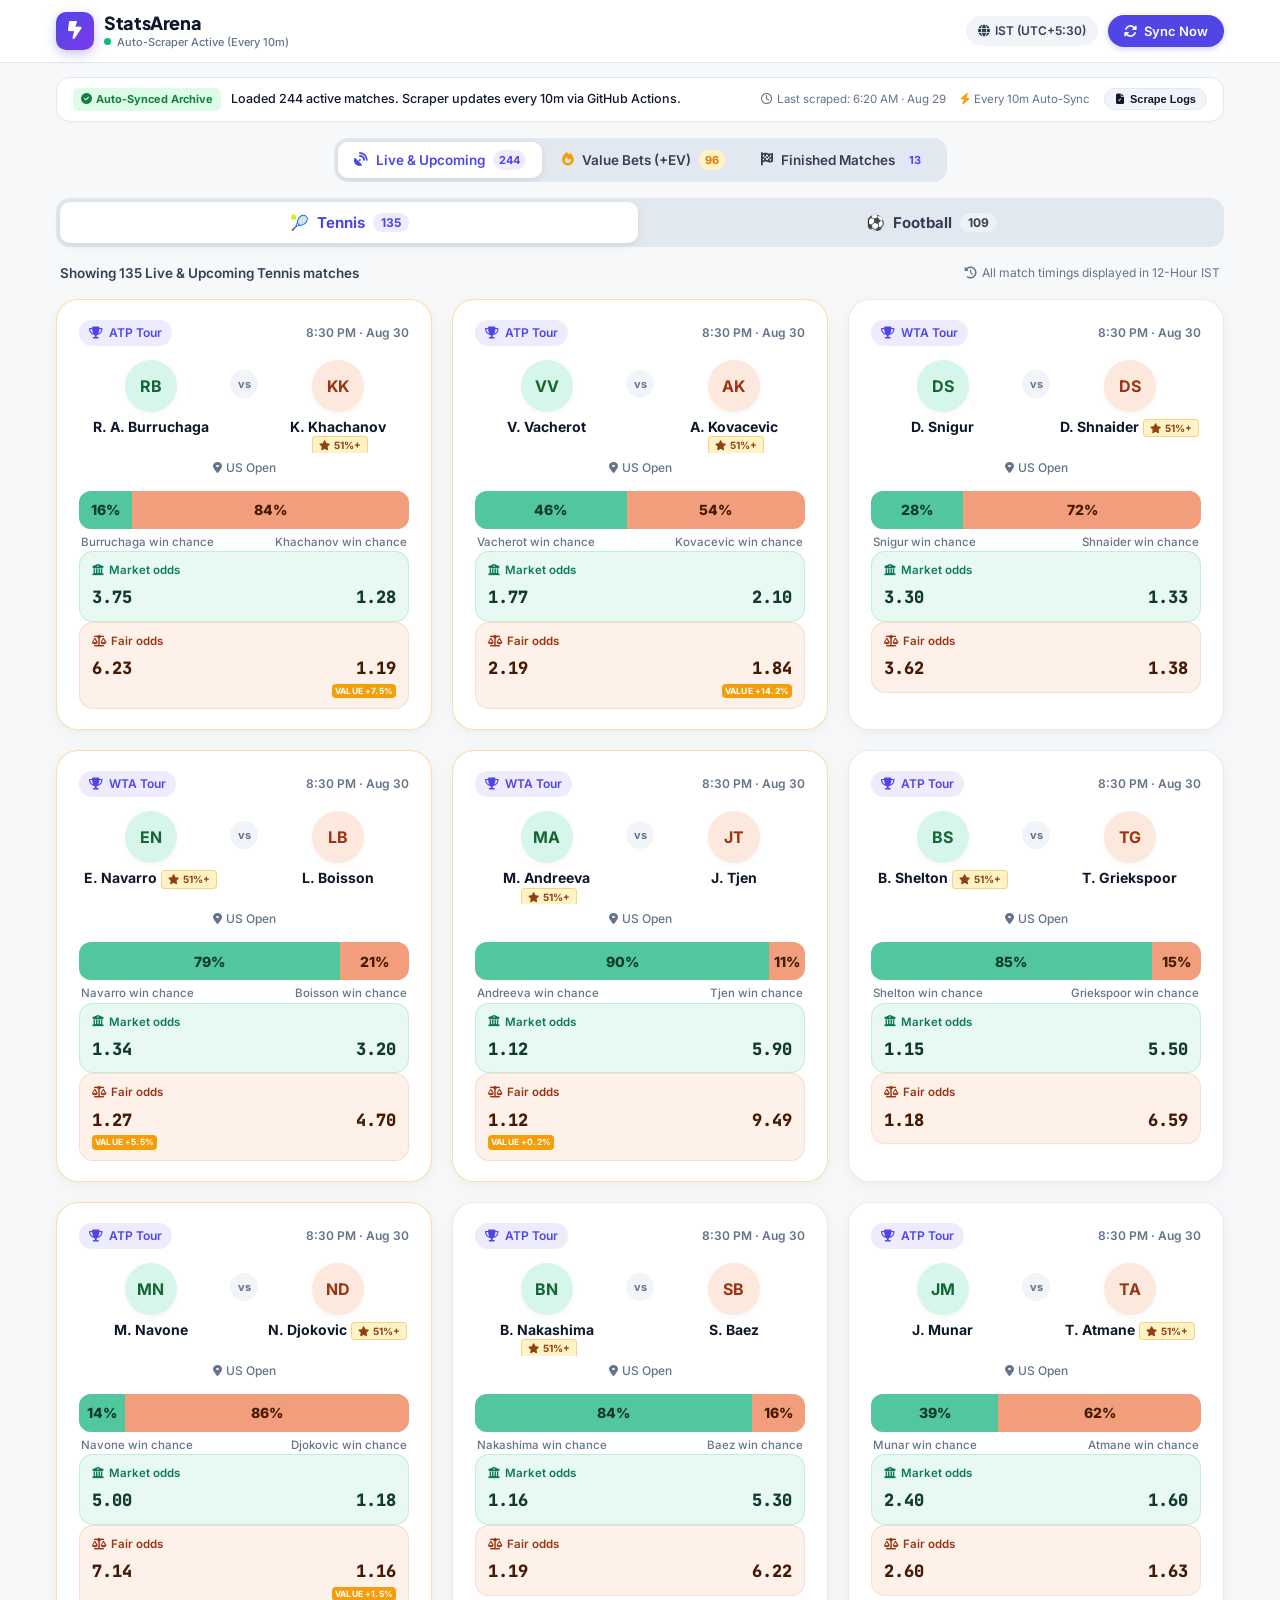
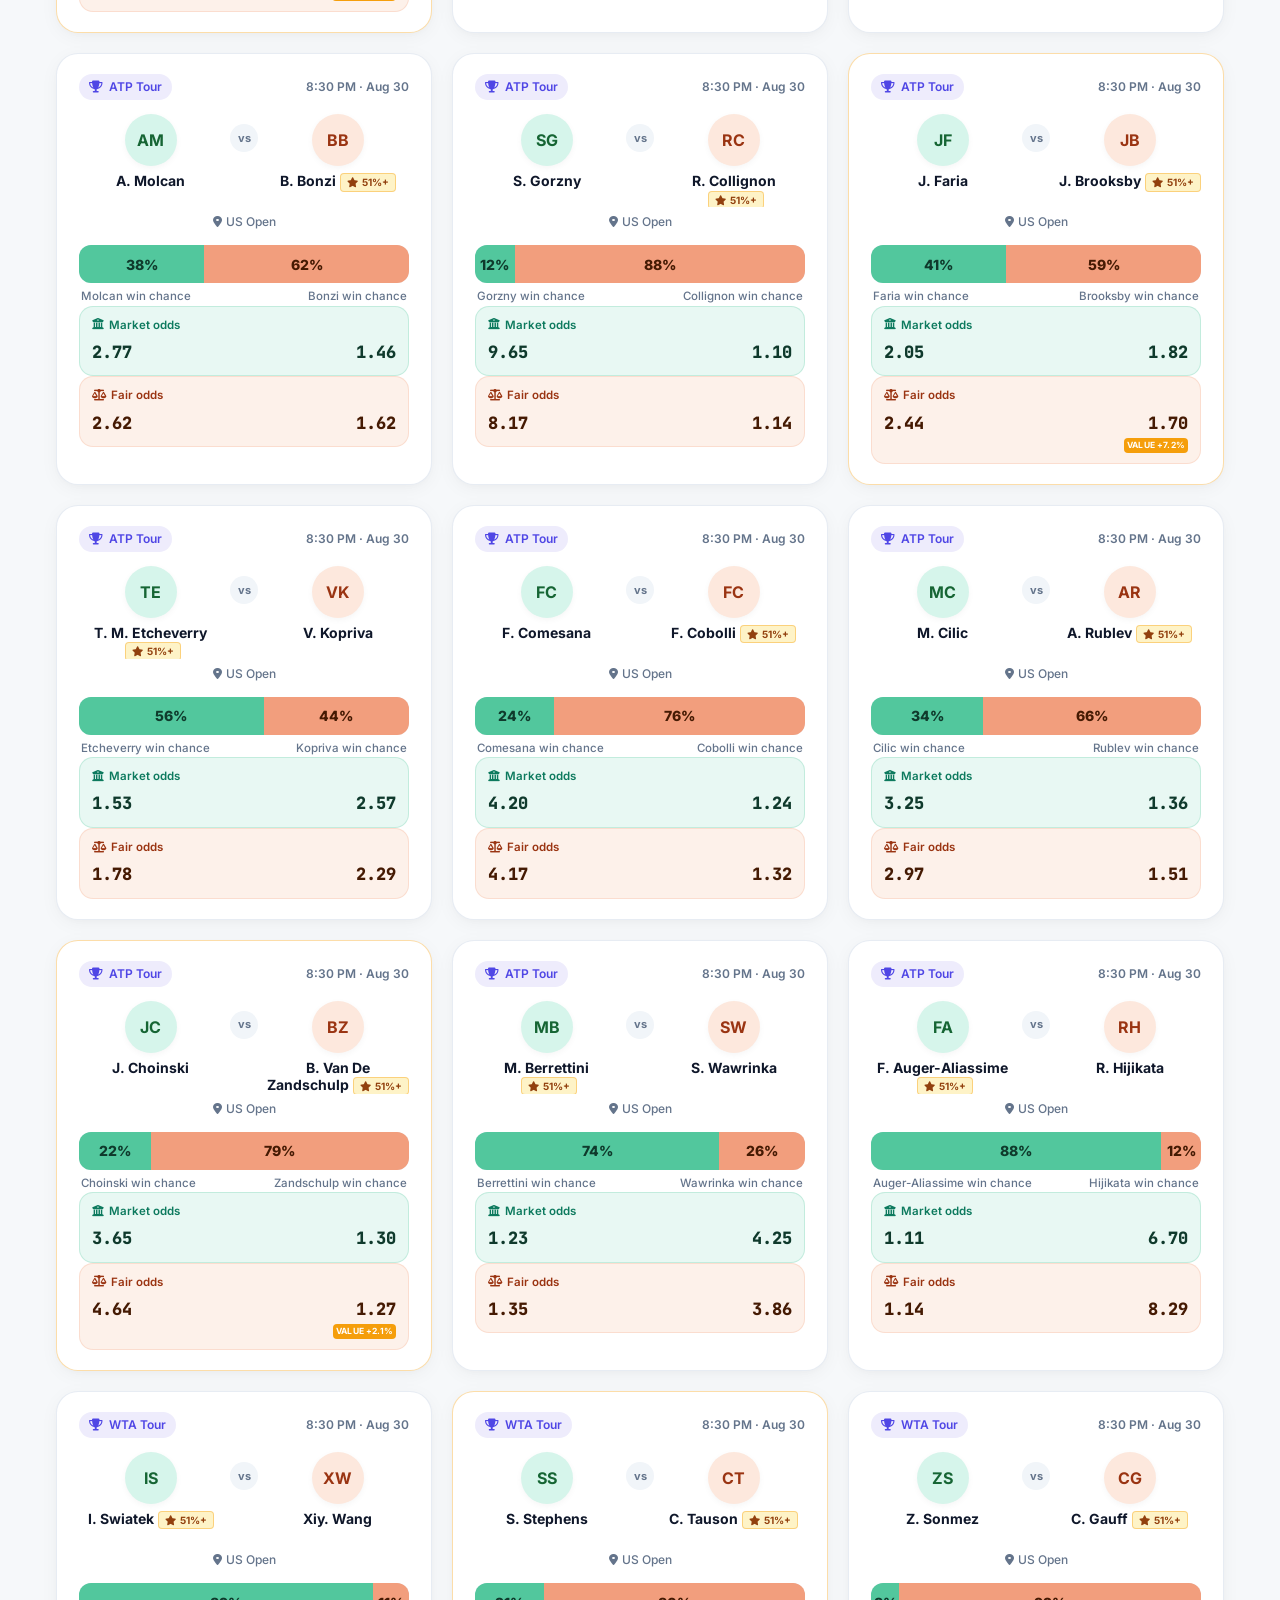
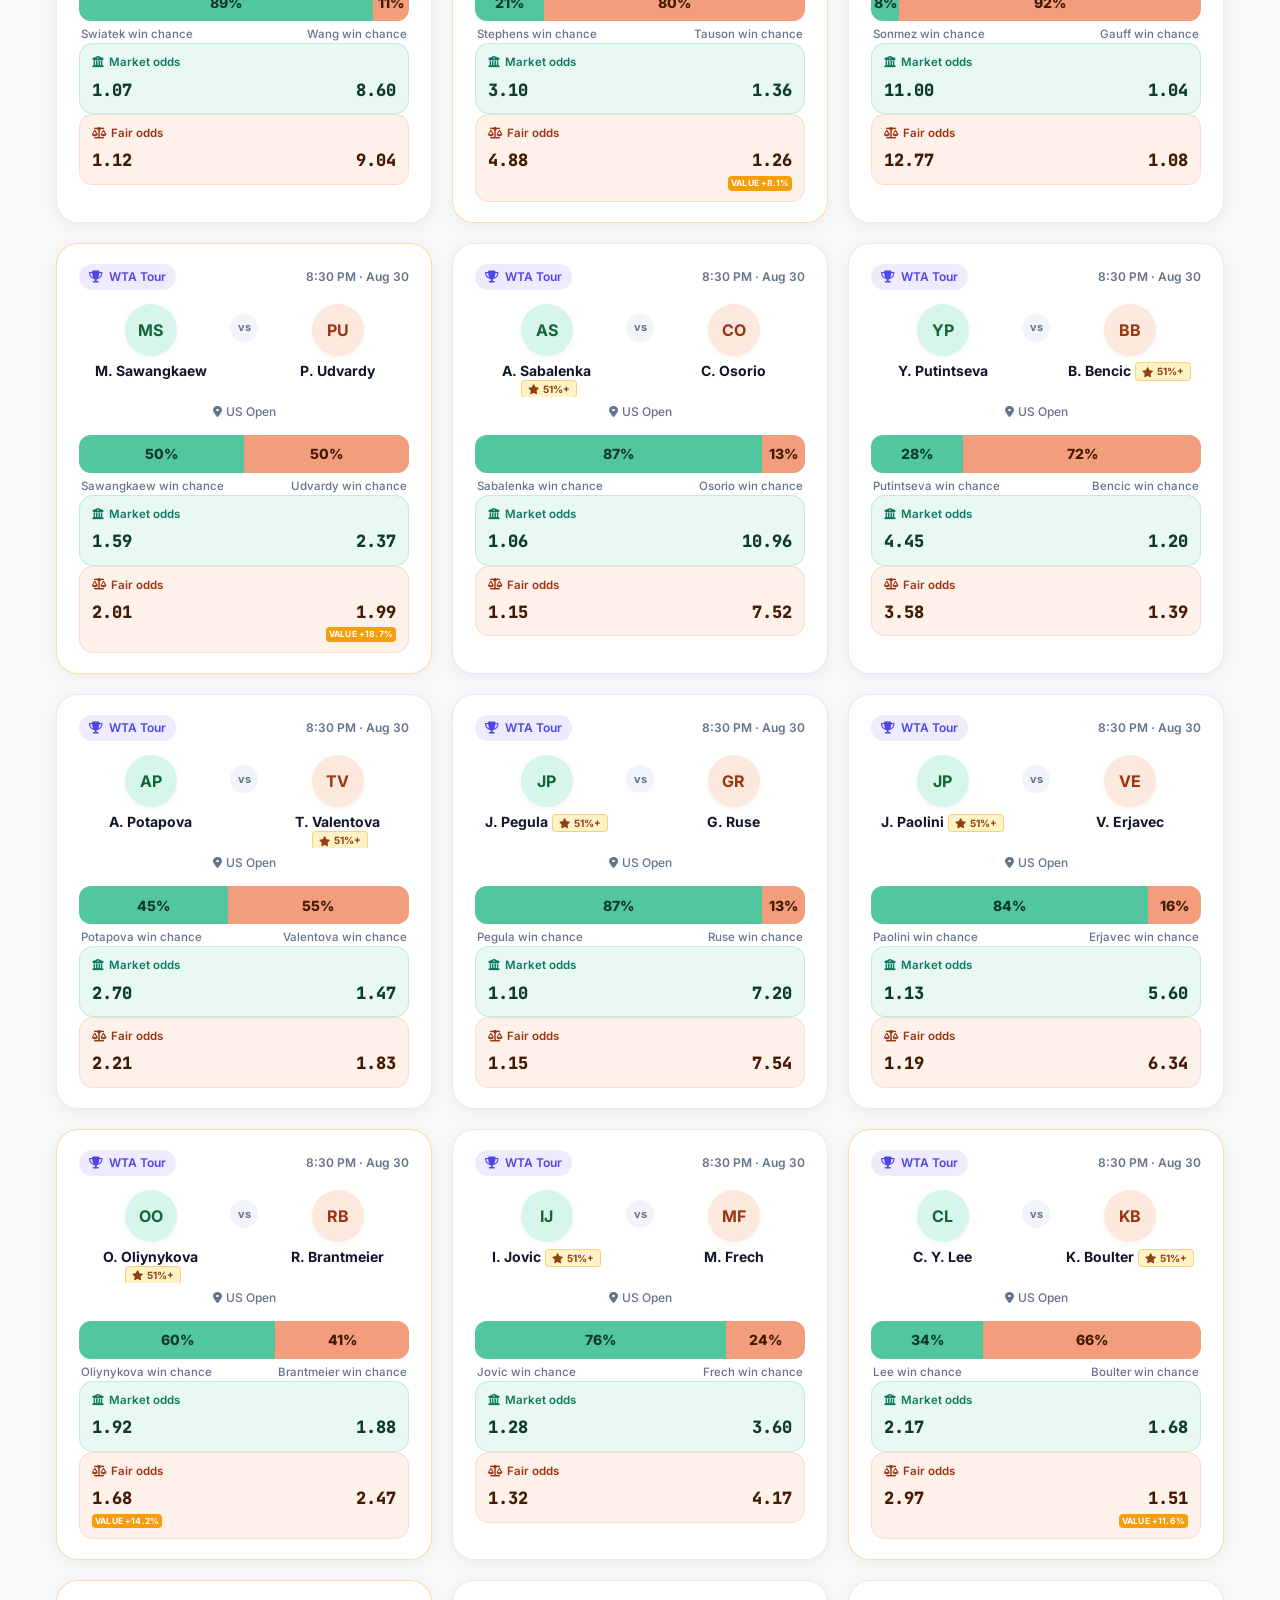
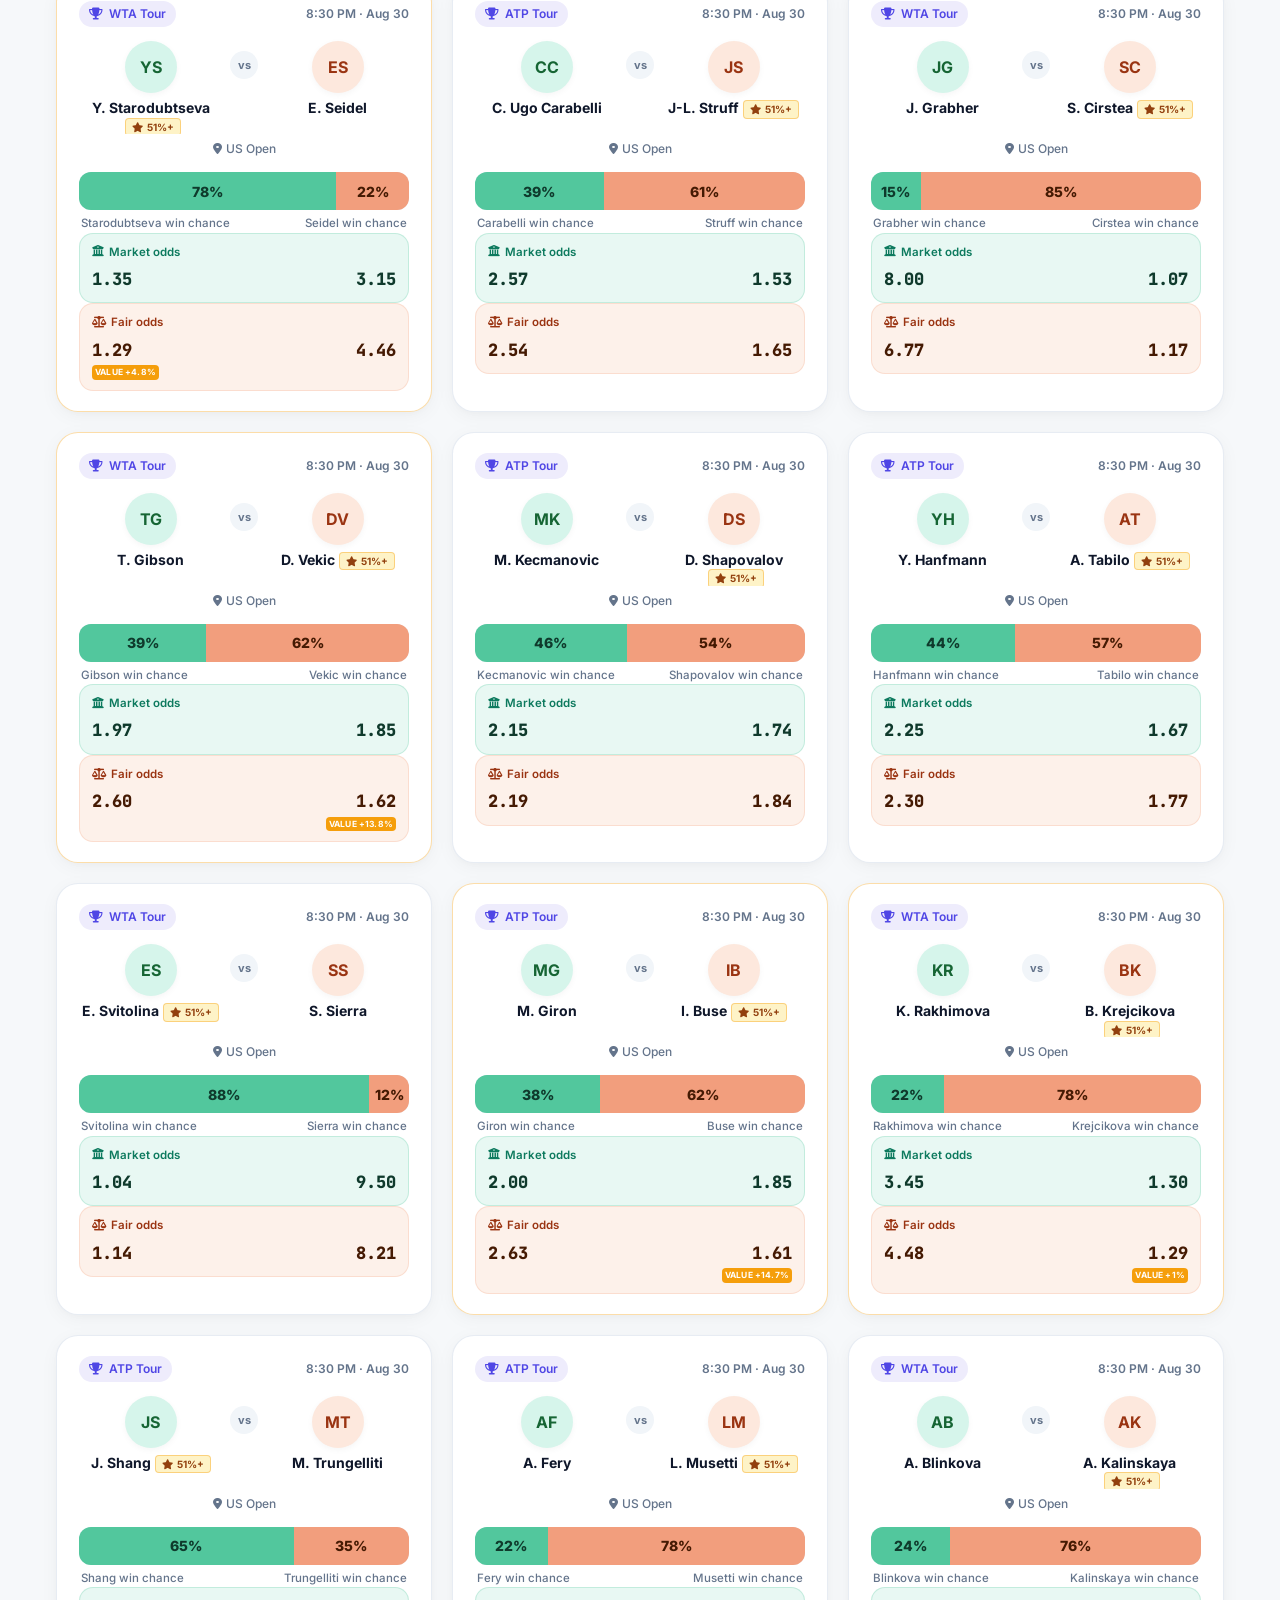
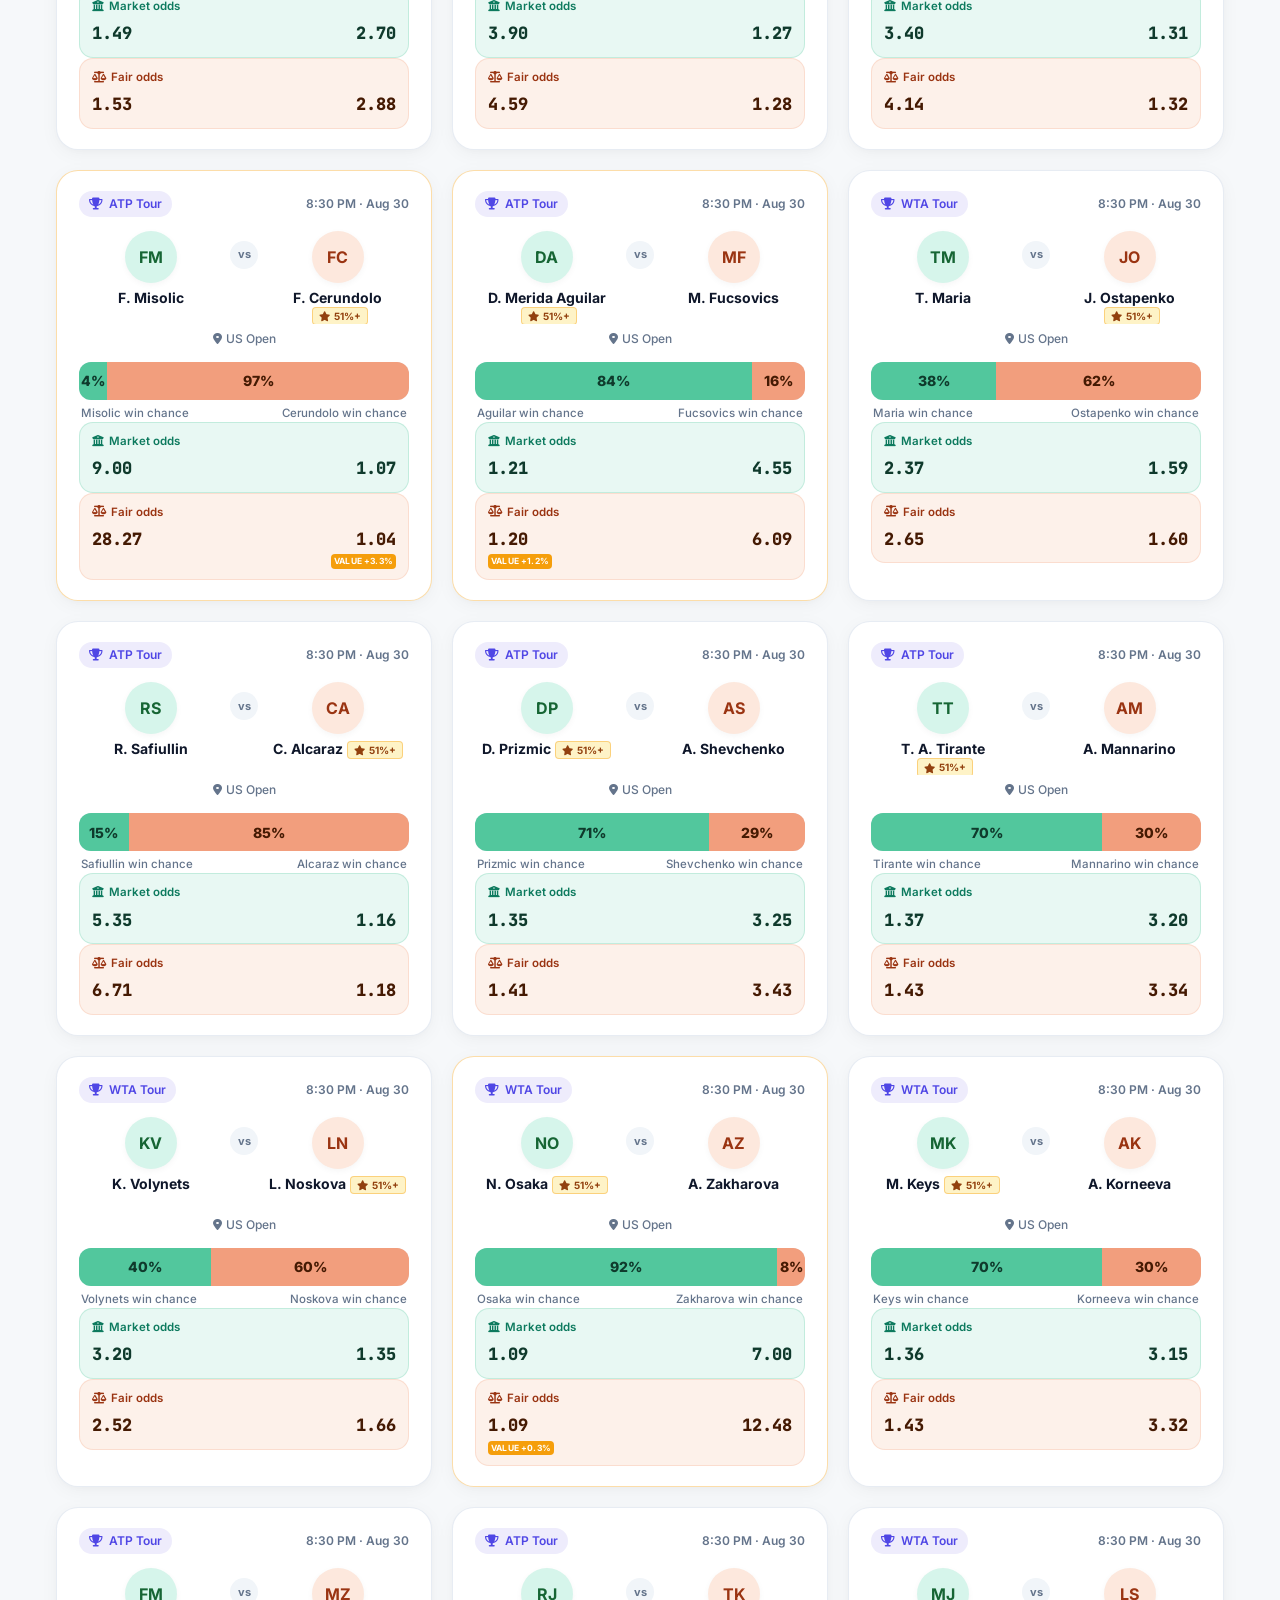
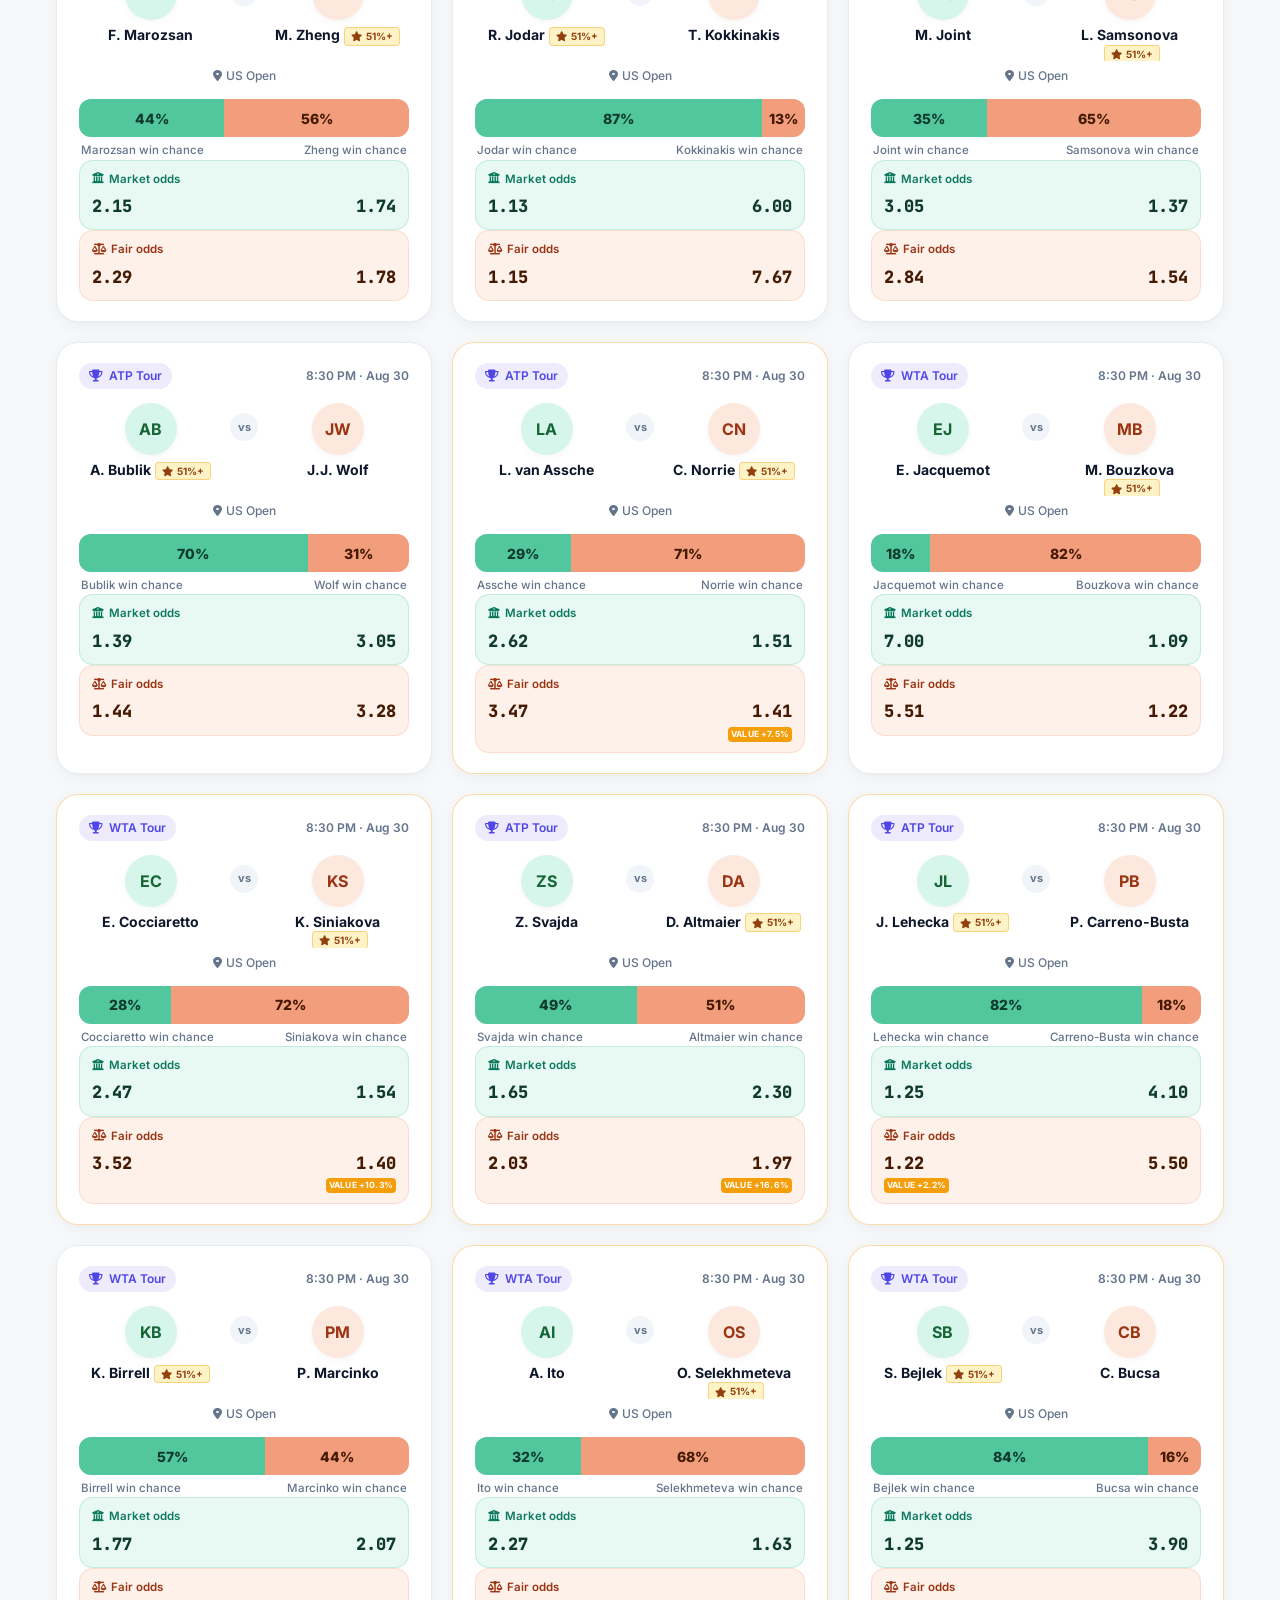
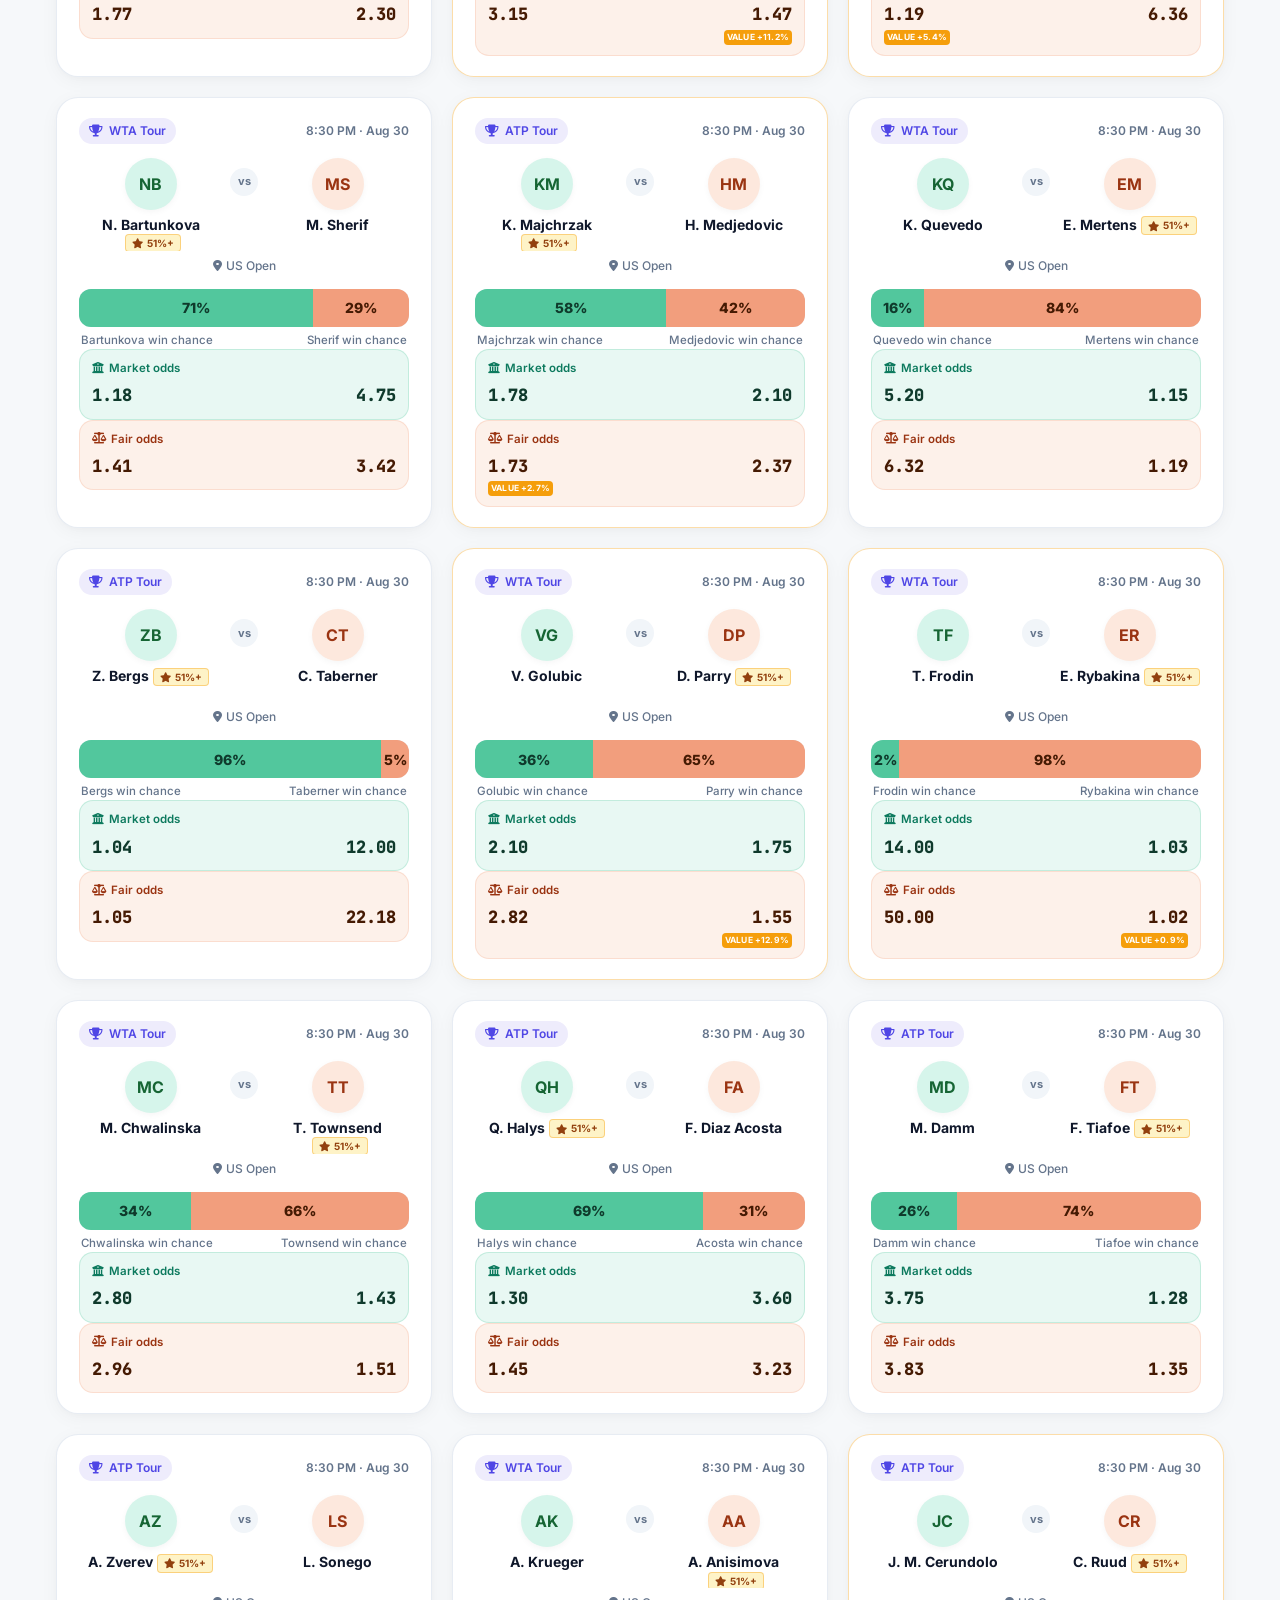
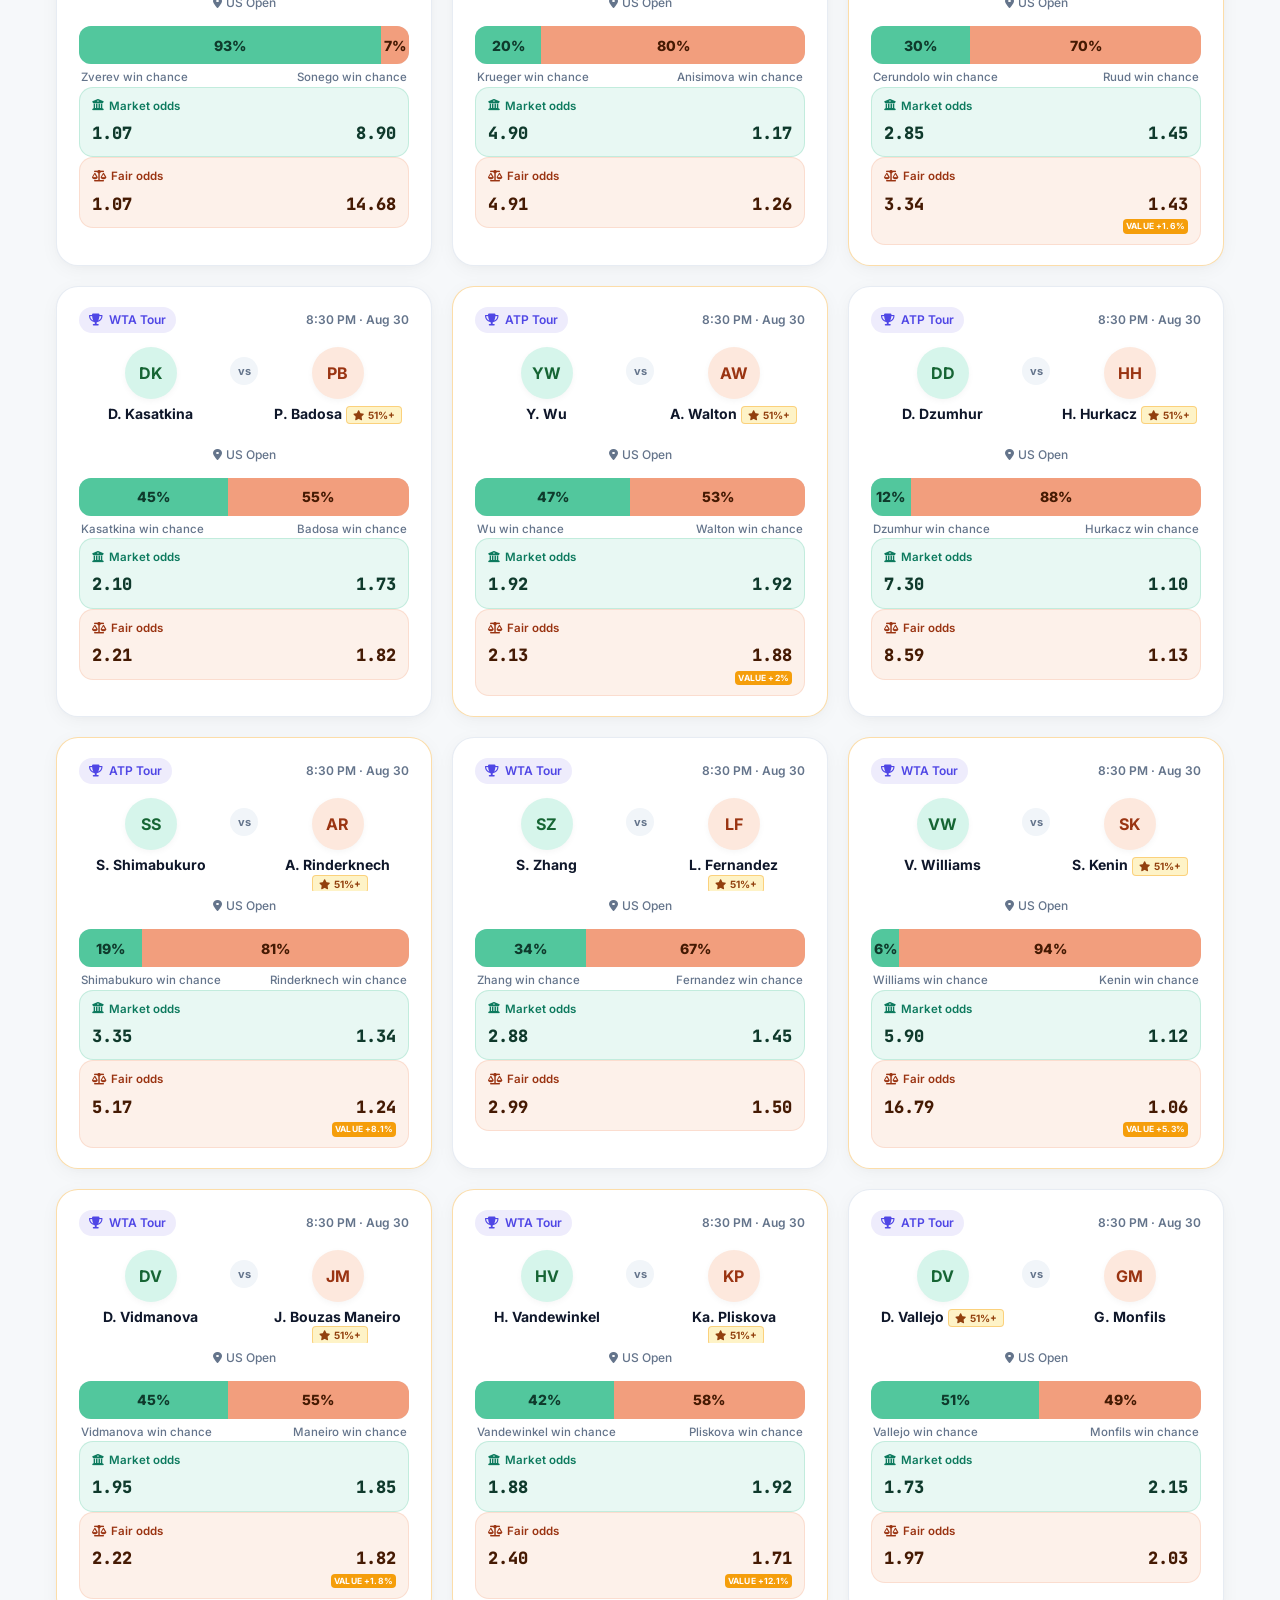
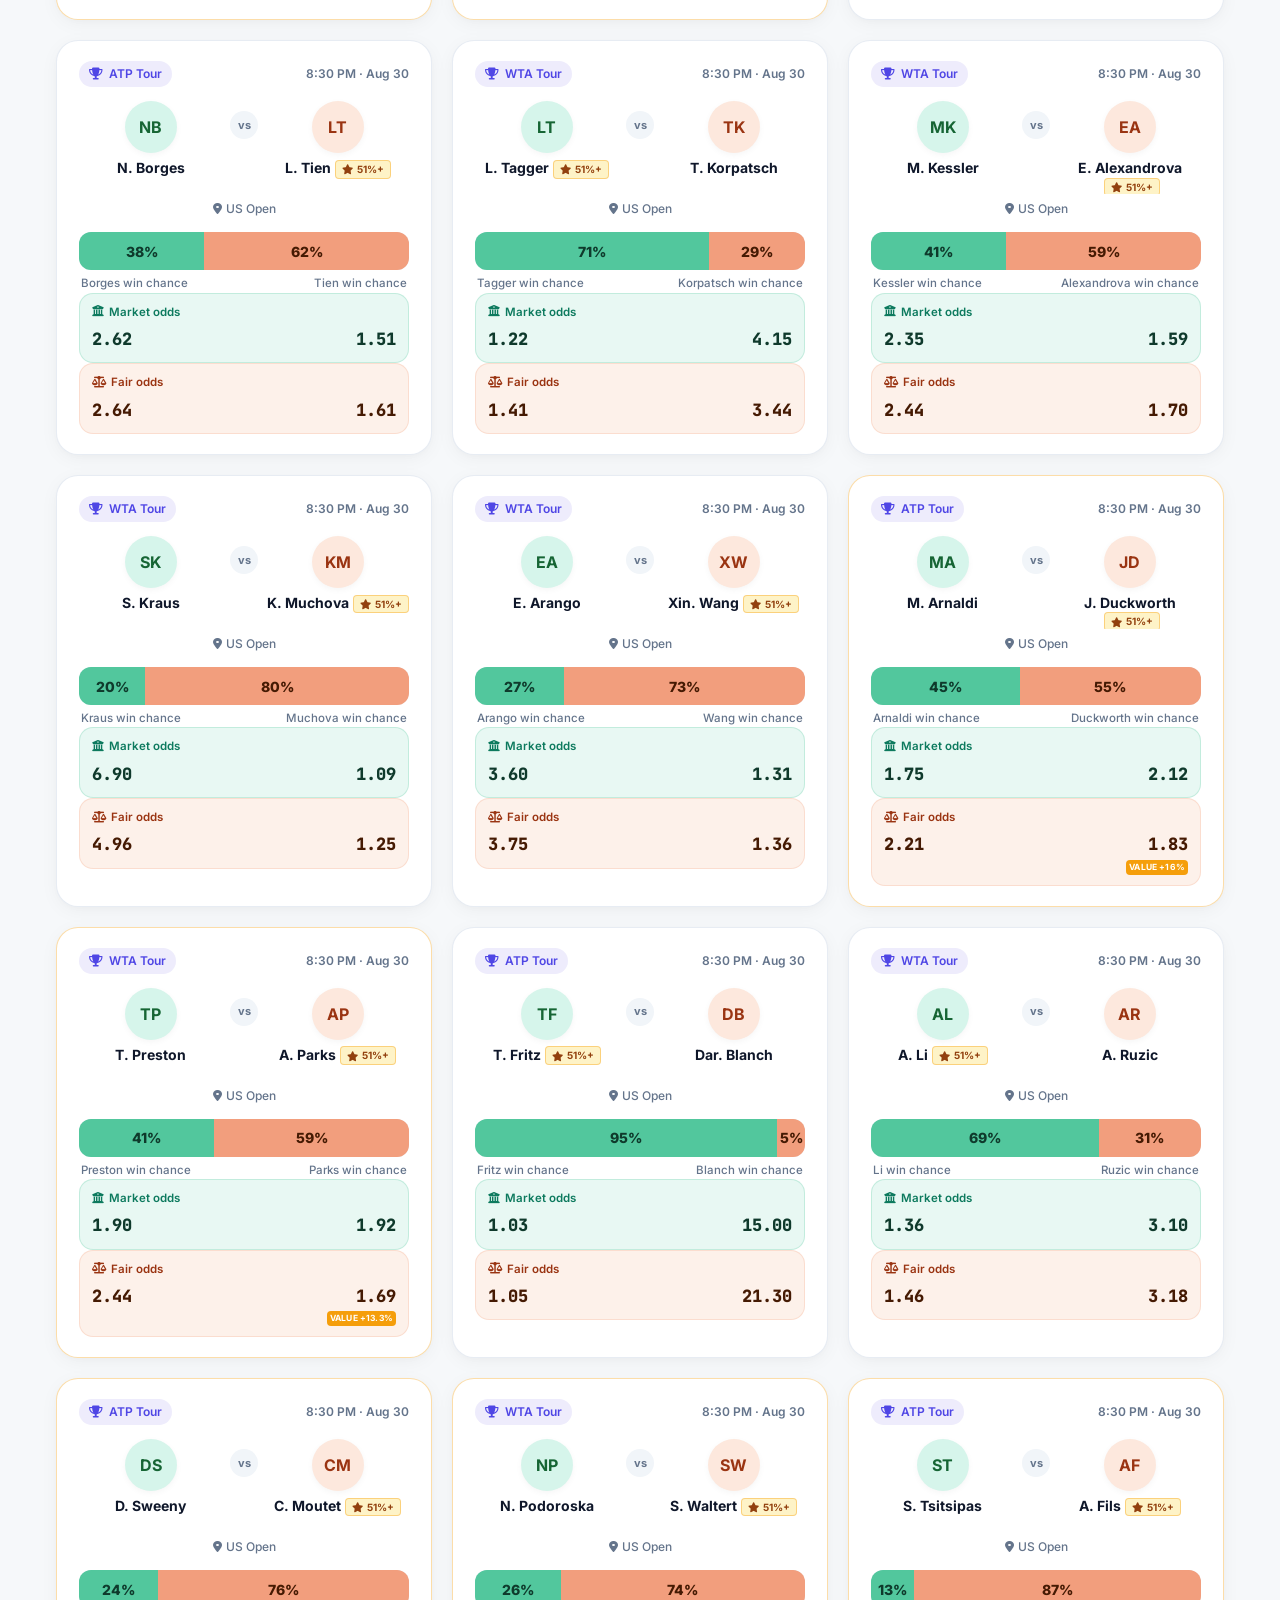
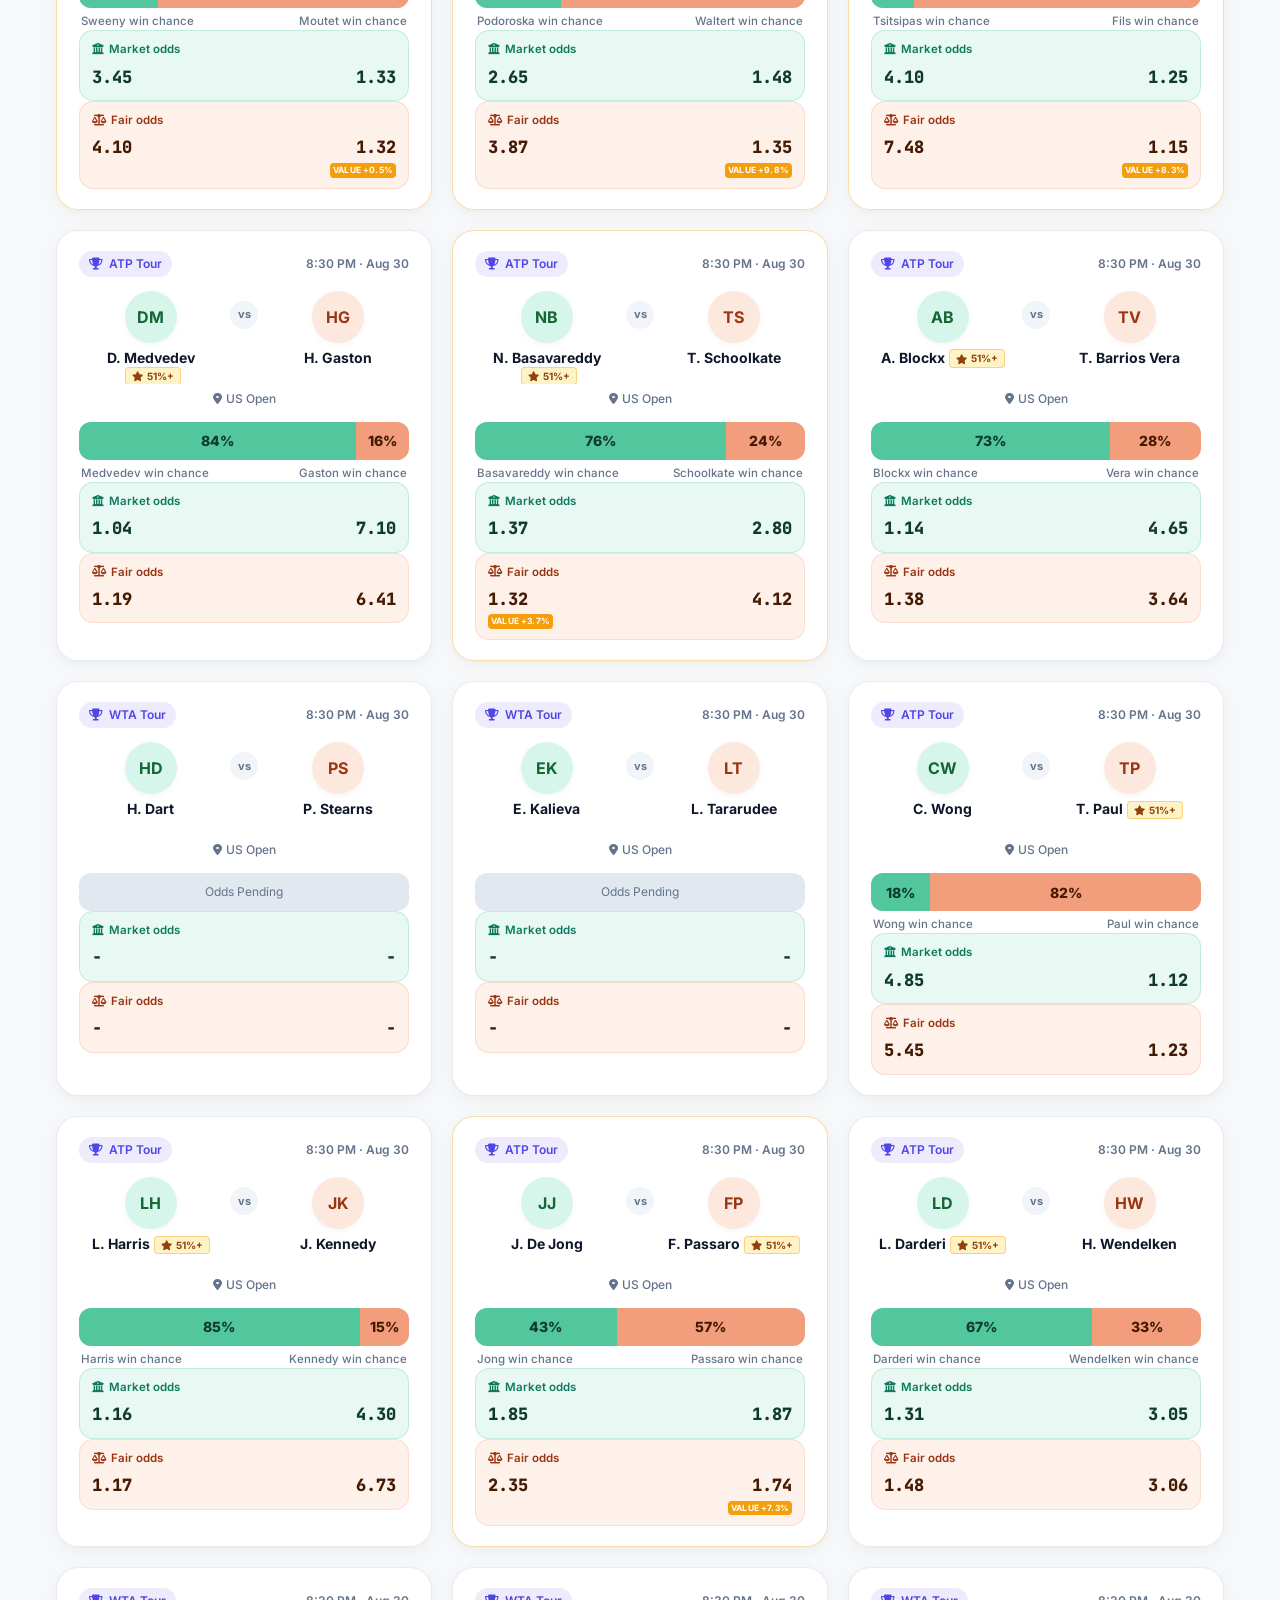
==== index.html @ 7a47d483 "Optimize for mobile-first native responsive app experience with touch safe areas and compact control" ====
<!DOCTYPE html>
<html lang="en">
<head>
  <meta charset="UTF-8" />
  <meta name="viewport" content="width=device-width, initial-scale=1.0, maximum-scale=1.0, user-scalable=no, viewport-fit=cover" />
  <meta name="theme-color" content="#0F172A" />
  <meta name="apple-mobile-web-app-capable" content="yes" />
  <meta name="apple-mobile-web-app-status-bar-style" content="black-translucent" />
  <meta name="apple-mobile-web-app-title" content="StatsArena" />
  <meta name="format-detection" content="telephone=no" />
  <title>StatsArena | Live Matches & Odds Explorer</title>
  
  <!-- Premium Fonts: Inter & Plus Jakarta Sans -->
  <link rel="preconnect" href="https://fonts.googleapis.com">
  <link rel="preconnect" href="https://fonts.gstatic.com" crossorigin>
  <link href="https://fonts.googleapis.com/css2?family=Inter:wght@400;500;600;700;800&family=JetBrains+Mono:wght@500;700&family=Plus+Jakarta+Sans:wght@600;700;800&display=swap" rel="stylesheet">
  
  <!-- FontAwesome Icons -->
  <link rel="stylesheet" href="https://cdnjs.cloudflare.com/ajax/libs/font-awesome/6.4.2/css/all.min.css">
  
  <link rel="icon" href="data:image/svg+xml,<svg xmlns=%22http://www.w3.org/2000/svg%22 viewBox=%220 0 100 100%22><text y=%22.9em%22 font-size=%2290%22>⚡</text></svg>">
  <link rel="stylesheet" href="style.css?v=4">
</head>
<body>

  <!-- Top Header Navigation -->
  <header class="app-header">
    <div class="header-container">
      <div class="brand-section">
        <div class="brand-logo">
          <i class="fa-solid fa-bolt-lightning"></i>
        </div>
        <div class="brand-info">
          <h1>StatsArena</h1>
          <div class="status-indicator">
            <span class="pulse-dot" id="pulseDot"></span>
            <span id="autoScraperStatus">Auto-Scraper Active (Every 10m)</span>
          </div>
        </div>
      </div>

      <div class="header-actions">
        <div class="tz-badge">
          <i class="fa-solid fa-globe"></i> <span>IST (UTC+5:30)</span>
        </div>
        <button id="syncNowBtn" class="btn-sync" onclick="triggerManualSync()" title="Scrape and check for new matches now">
          <i class="fa-solid fa-arrows-rotate" id="syncIcon"></i>
          <span class="btn-text">Sync Now</span>
        </button>
      </div>
    </div>
  </header>

  <!-- Scraper Status Banner -->
  <div class="scraper-banner-wrapper">
    <div class="scraper-banner" id="scraperBanner">
      <div class="banner-left">
        <span class="banner-badge" id="scraperStateBadge"><i class="fa-solid fa-circle-check"></i> Finished</span>
        <span class="banner-text" id="scraperStatusText">Scraper completed. All 239 matches updated.</span>
      </div>
      <div class="banner-right">
        <span class="banner-meta" id="lastScrapeMeta"><i class="fa-regular fa-clock"></i> Last scraped: 06:00 PM IST</span>
        <span class="banner-meta next-run" id="nextScrapeMeta"><i class="fa-solid fa-hourglass-half"></i> Next in 58m</span>
        <button class="btn-logs-toggle" onclick="openLogsModal()" title="View Scraper Run History & Logs">
          <i class="fa-solid fa-file-waveform"></i> <span>Scrape Logs</span>
        </button>
      </div>
      <!-- Progress Bar (Visible during scraping) -->
      <div class="banner-progress" id="bannerProgress" style="display: none;">
        <div class="banner-progress-bar" id="bannerProgressBar" style="width: 0%;"></div>
      </div>
    </div>
  </div>

  <!-- Main App Container -->
  <main class="main-content">
    
    <!-- Top View Switcher (Live & Upcoming / Value Bets / Finished Matches) -->
    <div class="view-switcher-container">
      <div class="view-segmented-control">
        <button class="view-btn active" id="viewBtnActive" onclick="switchView('active')">
          <i class="fa-solid fa-satellite-dish"></i>
          <span>Live & Upcoming</span>
          <span class="view-pill" id="activeCountPill">0</span>
        </button>
        <button class="view-btn" id="viewBtnValue" onclick="switchView('value')">
          <i class="fa-solid fa-fire text-amber"></i>
          <span>Value Bets (+EV)</span>
          <span class="view-pill value-pill" id="valueCountPill">0</span>
        </button>
        <button class="view-btn" id="viewBtnFinished" onclick="switchView('finished')">
          <i class="fa-solid fa-flag-checkered"></i>
          <span>Finished Matches</span>
          <span class="view-pill finished-pill" id="finishedCountPill">0</span>
        </button>
      </div>
    </div>

    <!-- Sport Navigation Tabs -->
    <div class="tabs-container">
      <div class="sport-tabs">
        <button class="tab-btn active" id="tabTennis" onclick="switchSport('tennis')">
          <span class="tab-icon">🎾</span>
          <span class="tab-title">Tennis</span>
          <span class="tab-badge" id="tennisCountBadge">0</span>
        </button>
        <button class="tab-btn" id="tabFootball" onclick="switchSport('football')">
          <span class="tab-icon">⚽</span>
          <span class="tab-title">Football</span>
          <span class="tab-badge" id="footballCountBadge">0</span>
        </button>
      </div>
    </div>

    <!-- Finished Matches ROI & Performance Analytics Card (Only shown in Finished view) -->
    <div id="finishedAnalyticsCard" class="analytics-card" style="display: none;">
      <div class="analytics-header">
        <div class="analytics-title">
          <i class="fa-solid fa-chart-line text-brand"></i>
          <span>Favorites & Value Bet Performance Tracker</span>
        </div>
        <span class="analytics-badge">Strategy: ≥51% Probability +EV</span>
      </div>
      <div class="analytics-grid">
        <div class="stat-box">
          <span class="stat-label">Total Finished</span>
          <span class="stat-value" id="roiTotalFinished">0</span>
        </div>
        <div class="stat-box">
          <span class="stat-label">Favorites (≥51%)</span>
          <span class="stat-value" id="roiTotalFavs">0</span>
        </div>
        <div class="stat-box">
          <span class="stat-label">Win Rate</span>
          <span class="stat-value text-emerald" id="roiWinRate">0%</span>
        </div>
        <div class="stat-box">
          <span class="stat-label">Total Staked (1u)</span>
          <span class="stat-value" id="roiTotalStaked">0.00u</span>
        </div>
        <div class="stat-box">
          <span class="stat-label">Net Profit</span>
          <span class="stat-value text-emerald" id="roiNetProfit">+0.00u</span>
        </div>
        <div class="stat-box highlight">
          <span class="stat-label">Realized ROI</span>
          <span class="stat-value text-emerald" id="roiPercentage">+0.0%</span>
        </div>
      </div>
    </div>

    <!-- Value Bet Sort Control (Visible only in Value Bets view) -->
    <div id="valueSortWrapper" class="value-sort-container" style="display: none;">
      <div class="value-sort-bar">
        <span class="value-sort-title">
          <i class="fa-solid fa-arrow-down-wide-short text-amber"></i>
          <span>Sort Value:</span>
        </span>
        <div class="value-sort-options">
          <button class="val-sort-btn active" id="valSortDesc" onclick="setValueSort('desc')">
            <i class="fa-solid fa-arrow-trend-up"></i> Highest Value
          </button>
          <button class="val-sort-btn" id="valSortAsc" onclick="setValueSort('asc')">
            <i class="fa-solid fa-arrow-trend-down"></i> Lowest Value
          </button>
          <button class="val-sort-btn" id="valSortSoonest" onclick="setValueSort('soonest')">
            <i class="fa-solid fa-clock"></i> Soonest First
          </button>
        </div>
      </div>
    </div>

    <!-- Active Filter Summary & Result Count -->
    <div class="results-meta">
      <div class="meta-count" id="matchesSummary">Showing 0 matches sorted by start time</div>
      <div class="meta-time-hint"><i class="fa-solid fa-clock-rotate-left"></i> All match timings displayed in 12-Hour IST</div>
    </div>

    <!-- Loading State -->
    <div id="loadingContainer" class="loading-state" style="display: none;">
      <div class="spinner"></div>
      <p>Loading latest odds & live match schedules...</p>
    </div>

    <!-- Empty State -->
    <div id="emptyContainer" class="empty-state" style="display: none;">
      <i class="fa-solid fa-calendar-xmark empty-icon"></i>
      <h3>No matches found</h3>
      <p id="emptyMessage">Try adjusting your search terms or filters.</p>
      <button class="btn-reset" onclick="resetFilters()">Reset All Filters</button>
    </div>

    <!-- Match Cards Grid (Reference UI Layout) -->
    <div id="matchesGrid" class="matches-grid">
      <!-- Dynamically populated match cards -->
    </div>

  </main>

  <!-- Scraper Activity & Execution Logs Modal -->
  <div id="logsModal" class="modal-overlay" style="display: none;" onclick="closeLogsModal(event)">
    <div class="modal-card" onclick="event.stopPropagation()">
      <div class="modal-header">
        <div class="modal-title">
          <i class="fa-solid fa-file-waveform text-brand"></i>
          <h3>Scraper Activity & Run History</h3>
        </div>
        <button class="btn-modal-close" onclick="closeLogsModal()">&times;</button>
      </div>

      <div class="modal-body">
        <!-- Live Status Summary -->
        <div class="logs-summary-grid">
          <div class="log-summary-card">
            <span class="label">Current Status</span>
            <span class="value" id="modalScraperState">Idle</span>
          </div>
          <div class="log-summary-card">
            <span class="label">Last Full Run</span>
            <span class="value" id="modalLastRun">Just now</span>
          </div>
          <div class="log-summary-card">
            <span class="label">Next Scheduled Run</span>
            <span class="value" id="modalNextRun">Hourly via GitHub Actions</span>
          </div>
          <div class="log-summary-card">
            <span class="label">Total Matches in DB</span>
            <span class="value" id="modalTotalMatches">231 matches</span>
          </div>
        </div>

        <!-- History Table -->
        <h4 class="logs-subtitle"><i class="fa-solid fa-clock-rotate-left"></i> Recent Scraping Execution Logs</h4>
        <div class="logs-table-wrapper">
          <table class="logs-table">
            <thead>
              <tr>
                <th>Execution Time (IST)</th>
                <th>URLs Scanned</th>
                <th>Matches Updated</th>
                <th>Errors</th>
                <th>Duration</th>
                <th>Status</th>
              </tr>
            </thead>
            <tbody id="logsTableBody">
              <!-- Dynamically populated rows -->
            </tbody>
          </table>
        </div>
      </div>

      <div class="modal-footer">
        <span class="footer-hint"><i class="fa-solid fa-circle-info"></i> Scraper runs automatically every 1 hour via GitHub Actions.</span>
        <button class="btn-modal-close-action" onclick="closeLogsModal()">Close</button>
      </div>
    </div>
  </div>

  <!-- Toast Notification System -->
  <div id="toast" class="toast-notification"></div>

  <!-- Scripts -->
  <script src="app.js?v=11"></script>
</body>
</html>
---- style.css ----
/* ==========================================================================
   StatsArena Match Explorer - Stylesheet
   Typography: Inter & Sans-Serif | Clean Glassmorphism & High-Contrast Layout
   ========================================================================== */

:root {
  --font-sans: 'Inter', -apple-system, BlinkMacSystemFont, 'Segoe UI', Roboto, Helvetica, Arial, sans-serif;
  --font-display: 'Plus Jakarta Sans', var(--font-sans);
  --font-mono: 'JetBrains Mono', monospace;
  
  --bg-app: #F6F8FA;
  --card-bg: #FFFFFF;
  --text-primary: #0F172A;
  --text-secondary: #334155;
  --text-muted: #64748B;
  --border-color: #E2E8F0;
  
  --brand-primary: #4F46E5;
  --brand-light: #EEECFC;
  --brand-gradient: linear-gradient(135deg, #4F46E5, #7C3AED);
  
  --green-main: #52C79D;
  --green-bg: #E8F8F3;
  --green-text: #0D7A5E;
  --green-dark: #0F3A2C;
  --green-avatar-bg: #D6F5EB;
  --green-avatar-text: #166534;
  
  --peach-main: #F29E7D;
  --peach-bg: #FDF1EA;
  --peach-text: #9A3412;
  --peach-dark: #451A03;
  --peach-avatar-bg: #FDE8DD;
  --peach-avatar-text: #9A3412;

  --draw-main: #CBD5E1;
  --draw-text: #334155;
  --draw-bg: #F1F5F9;

  --radius-card: 22px;
  --radius-pill: 9999px;
  --radius-elem: 12px;
  --shadow-card: 0 4px 20px -2px rgba(0, 0, 0, 0.05), 0 2px 6px -1px rgba(0, 0, 0, 0.02);
  --shadow-hover: 0 12px 28px -4px rgba(0, 0, 0, 0.08), 0 4px 10px -2px rgba(0, 0, 0, 0.04);
}

* {
  box-sizing: border-box;
  margin: 0;
  padding: 0;
  -webkit-tap-highlight-color: transparent;
}

body {
  font-family: var(--font-sans);
  background-color: var(--bg-app);
  color: var(--text-primary);
  line-height: 1.5;
  min-height: 100vh;
  -webkit-font-smoothing: antialiased;
  -moz-osx-font-smoothing: grayscale;
}

/* ==========================================================================
   Header Navigation
   ========================================================================== */
.app-header {
  position: sticky;
  top: 0;
  z-index: 50;
  background: rgba(255, 255, 255, 0.96);
  backdrop-filter: blur(12px);
  -webkit-backdrop-filter: blur(12px);
  border-bottom: 1px solid var(--border-color);
  padding: 12px 0;
}

.header-container {
  max-width: 1200px;
  margin: 0 auto;
  padding: 0 16px;
  display: flex;
  align-items: center;
  justify-content: space-between;
  gap: 12px;
}

.brand-section {
  display: flex;
  align-items: center;
  gap: 10px;
}

.brand-logo {
  width: 38px;
  height: 38px;
  background: var(--brand-gradient);
  border-radius: 10px;
  display: flex;
  align-items: center;
  justify-content: center;
  color: white;
  font-size: 18px;
  box-shadow: 0 4px 12px rgba(79, 70, 229, 0.3);
}

.brand-info h1 {
  font-family: var(--font-display);
  font-size: 18px;
  font-weight: 800;
  color: var(--text-primary);
  letter-spacing: -0.02em;
  line-height: 1.2;
}

.status-indicator {
  display: flex;
  align-items: center;
  gap: 6px;
  font-size: 11px;
  color: var(--text-muted);
  font-weight: 500;
}

.pulse-dot {
  width: 7px;
  height: 7px;
  background-color: #10B981;
  border-radius: 50%;
  box-shadow: 0 0 0 rgba(16, 185, 129, 0.4);
  animation: pulseAnimation 2s infinite;
}

.pulse-dot.running {
  background-color: #F59E0B;
  animation: pulseOrange 1s infinite;
}

@keyframes pulseAnimation {
  0% { box-shadow: 0 0 0 0 rgba(16, 185, 129, 0.6); }
  70% { box-shadow: 0 0 0 6px rgba(16, 185, 129, 0); }
  100% { box-shadow: 0 0 0 0 rgba(16, 185, 129, 0); }
}

@keyframes pulseOrange {
  0% { box-shadow: 0 0 0 0 rgba(245, 158, 11, 0.7); }
  70% { box-shadow: 0 0 0 6px rgba(245, 158, 11, 0); }
  100% { box-shadow: 0 0 0 0 rgba(245, 158, 11, 0); }
}

.header-actions {
  display: flex;
  align-items: center;
  gap: 10px;
}

.tz-badge {
  display: flex;
  align-items: center;
  gap: 5px;
  background: #F1F5F9;
  padding: 6px 12px;
  border-radius: var(--radius-pill);
  font-size: 12px;
  color: var(--text-secondary);
  font-weight: 600;
}

.btn-sync {
  background: var(--brand-primary);
  color: white;
  border: none;
  padding: 8px 16px;
  border-radius: var(--radius-pill);
  font-size: 13px;
  font-weight: 600;
  font-family: inherit;
  cursor: pointer;
  display: flex;
  align-items: center;
  gap: 7px;
  transition: all 0.2s ease;
  box-shadow: 0 2px 6px rgba(79, 70, 229, 0.25);
}

.btn-sync:hover {
  background: #4338CA;
  transform: translateY(-1px);
}

.btn-sync:active {
  transform: translateY(0);
}

.btn-sync.spinning #syncIcon {
  animation: spin 1s linear infinite;
}

@keyframes spin {
  100% { transform: rotate(360deg); }
}

/* ==========================================================================
   Scraper Status Banner
   ========================================================================== */
.scraper-banner-wrapper {
  max-width: 1200px;
  margin: 14px auto 0;
  padding: 0 16px;
}

.scraper-banner {
  background: #FFFFFF;
  border: 1px solid var(--border-color);
  border-radius: 14px;
  padding: 10px 16px;
  display: flex;
  align-items: center;
  justify-content: space-between;
  flex-wrap: wrap;
  gap: 8px;
  position: relative;
  overflow: hidden;
  box-shadow: 0 2px 6px rgba(0, 0, 0, 0.02);
}

.scraper-banner.running {
  border-color: #F59E0B;
  background: #FFFBEB;
}

.scraper-banner.error {
  border-color: #EF4444;
  background: #FEF2F2;
}

.banner-left {
  display: flex;
  align-items: center;
  gap: 10px;
}

.banner-badge {
  font-size: 11px;
  font-weight: 700;
  padding: 3px 8px;
  border-radius: 6px;
  display: inline-flex;
  align-items: center;
  gap: 4px;
  background: #DCFCE7;
  color: #15803D;
}

.scraper-banner.running .banner-badge {
  background: #FEF3C7;
  color: #B45309;
}

.scraper-banner.error .banner-badge {
  background: #FEE2E2;
  color: #B91C1C;
}

.banner-text {
  font-size: 12.5px;
  font-weight: 500;
  color: var(--text-primary);
}

.banner-right {
  display: flex;
  align-items: center;
  gap: 14px;
  font-size: 11.5px;
  color: var(--text-muted);
}

.banner-meta {
  display: inline-flex;
  align-items: center;
  gap: 4px;
}

.banner-progress {
  position: absolute;
  bottom: 0;
  left: 0;
  width: 100%;
  height: 3px;
  background: #E2E8F0;
}

.banner-progress-bar {
  height: 100%;
  background: linear-gradient(90deg, #4F46E5, #10B981);
  transition: width 0.3s ease;
}

/* ==========================================================================
   Main Content Layout
   ========================================================================== */
.main-content {
  max-width: 1200px;
  margin: 0 auto;
  padding: 16px 16px 60px;
}

/* Sport Navigation Tabs */
.tabs-container {
  margin-bottom: 16px;
}

.sport-tabs {
  display: flex;
  background: #E2E8F0;
  padding: 4px;
  border-radius: 14px;
  gap: 4px;
}

.tab-btn {
  flex: 1;
  border: none;
  background: transparent;
  padding: 11px 16px;
  border-radius: 10px;
  font-family: inherit;
  font-size: 15px;
  font-weight: 700;
  color: var(--text-secondary);
  cursor: pointer;
  display: flex;
  align-items: center;
  justify-content: center;
  gap: 8px;
  transition: all 0.2s ease;
}

.tab-btn.active {
  background: white;
  color: var(--brand-primary);
  box-shadow: 0 2px 8px rgba(0, 0, 0, 0.08);
}

.tab-badge {
  background: #EEF2F6;
  color: var(--text-secondary);
  font-size: 12px;
  font-weight: 700;
  padding: 2px 8px;
  border-radius: var(--radius-pill);
  transition: all 0.2s ease;
}

.tab-btn.active .tab-badge {
  background: var(--brand-light);
  color: var(--brand-primary);
}

/* Toolbar & Filters */
.toolbar-section {
  background: white;
  border-radius: 18px;
  border: 1px solid var(--border-color);
  padding: 14px 18px;
  margin-bottom: 18px;
  box-shadow: 0 2px 8px rgba(0, 0, 0, 0.02);
}

.toolbar-content {
  display: flex;
  flex-direction: column;
  gap: 12px;
  width: 100%;
}

.search-wrapper {
  position: relative;
  width: 100%;
}

.search-icon {
  position: absolute;
  left: 14px;
  top: 50%;
  transform: translateY(-50%);
  color: var(--text-muted);
  font-size: 14px;
}

.search-wrapper input {
  width: 100%;
  padding: 12px 40px 12px 38px;
  border: 1.5px solid var(--border-color);
  border-radius: 12px;
  font-family: inherit;
  font-size: 14px;
  background: #F8FAFC;
  color: var(--text-primary);
  outline: none;
  transition: all 0.2s;
}

.search-wrapper input:focus {
  border-color: var(--brand-primary);
  background: white;
  box-shadow: 0 0 0 3px rgba(79, 70, 229, 0.1);
}

.btn-clear {
  position: absolute;
  right: 12px;
  top: 50%;
  transform: translateY(-50%);
  background: transparent;
  border: none;
  color: var(--text-muted);
  font-size: 14px;
  cursor: pointer;
  padding: 4px;
}

.filters-row {
  display: flex;
  align-items: center;
  gap: 10px;
  flex-wrap: wrap;
}

.filter-item {
  flex: 1 1 auto;
  min-width: 140px;
}

.filter-item select {
  width: 100%;
  padding: 9px 12px;
  border-radius: 12px;
  border: 1.5px solid var(--border-color);
  background: #F8FAFC;
  color: var(--text-primary);
  font-family: inherit;
  font-size: 13px;
  font-weight: 500;
  cursor: pointer;
  outline: none;
  transition: all 0.2s;
}

.filter-item select:focus,
.filter-item select:hover {
  border-color: var(--brand-primary);
  background: white;
}

.toggle-item {
  flex: 0 0 auto;
  display: flex;
  align-items: center;
  gap: 10px;
  background: #F8FAFC;
  padding: 9px 14px;
  border-radius: 12px;
  border: 1.5px solid var(--border-color);
  cursor: pointer;
  white-space: nowrap;
  user-select: none;
  transition: all 0.2s;
}

.toggle-item:hover {
  background: #F1F5F9;
  border-color: #CBD5E1;
}

.toggle-switch {
  position: relative;
  display: inline-block;
  width: 36px;
  height: 20px;
}

.toggle-switch input {
  opacity: 0;
  width: 0;
  height: 0;
}

.slider {
  position: absolute;
  cursor: pointer;
  top: 0;
  left: 0;
  right: 0;
  bottom: 0;
  background-color: #CBD5E1;
  transition: .3s;
  border-radius: 34px;
}

.slider:before {
  position: absolute;
  content: "";
  height: 14px;
  width: 14px;
  left: 3px;
  bottom: 3px;
  background-color: white;
  transition: .3s;
  border-radius: 50%;
}

input:checked + .slider {
  background-color: #F59E0B;
}

input:checked + .slider:before {
  transform: translateX(16px);
}

.toggle-label {
  font-size: 12px;
  font-weight: 600;
  color: var(--text-secondary);
  user-select: none;
}

.text-amber {
  color: #F59E0B;
}

/* Results Meta */
.results-meta {
  display: flex;
  justify-content: space-between;
  align-items: center;
  margin-bottom: 16px;
  padding: 0 4px;
  flex-wrap: wrap;
  gap: 8px;
}

.meta-count {
  font-size: 13.5px;
  font-weight: 600;
  color: var(--text-secondary);
}

.meta-time-hint {
  font-size: 12px;
  color: var(--text-muted);
  display: flex;
  align-items: center;
  gap: 5px;
}

/* ==========================================================================
   Match Cards Grid & Card Architecture (Reference Match)
   ========================================================================== */
.matches-grid {
  display: grid;
  grid-template-columns: repeat(auto-fill, minmax(min(100%, 340px), 1fr));
  gap: 20px;
}

/* Exact Reference Card Styling */
.match-card {
  background: var(--card-bg);
  border-radius: var(--radius-card);
  border: 1px solid rgba(226, 232, 240, 0.8);
  box-shadow: var(--shadow-card);
  padding: 20px 22px;
  display: flex;
  flex-direction: column;
  position: relative;
  transition: transform 0.2s ease, box-shadow 0.2s ease;
  min-width: 0;
}

.match-card:hover {
  transform: translateY(-2px);
  box-shadow: var(--shadow-hover);
}

.match-card.has-value-edge {
  border: 1.5px solid rgba(245, 158, 11, 0.35);
}

/* Card Header */
.card-header {
  display: flex;
  align-items: center;
  justify-content: space-between;
  margin-bottom: 14px;
  gap: 8px;
}

.league-badge {
  background: var(--brand-light);
  color: var(--brand-primary);
  font-size: 12px;
  font-weight: 600;
  padding: 4px 10px;
  border-radius: var(--radius-pill);
  display: inline-flex;
  align-items: center;
  gap: 6px;
  white-space: nowrap;
  overflow: hidden;
  text-overflow: ellipsis;
  max-width: 60%;
  flex-shrink: 1;
}

.card-time-wrapper {
  display: flex;
  align-items: center;
  gap: 6px;
  font-size: 12px;
  font-weight: 600;
  color: var(--text-muted);
  white-space: nowrap;
  flex-shrink: 0;
}

.live-tag {
  background: #EF4444;
  color: white;
  font-size: 10px;
  font-weight: 800;
  padding: 2px 6px;
  border-radius: 4px;
  letter-spacing: 0.05em;
  animation: pulseAnimation 1.5s infinite;
}

.delayed-tag {
  background: #F59E0B;
  color: white;
  font-size: 10px;
  font-weight: 700;
  padding: 2px 6px;
  border-radius: 4px;
}

/* Contenders Row */
.contenders-row {
  display: grid;
  grid-template-columns: 1fr auto 1fr;
  align-items: flex-start;
  gap: 8px;
  margin-bottom: 6px;
}

.contender {
  display: flex;
  flex-direction: column;
  align-items: center;
  text-align: center;
  min-width: 0;
}

.avatar-circle {
  width: 52px;
  height: 52px;
  border-radius: 50%;
  display: flex;
  align-items: center;
  justify-content: center;
  font-weight: 700;
  font-size: 16px;
  margin-bottom: 6px;
  overflow: hidden;
  box-shadow: 0 2px 6px rgba(0, 0, 0, 0.04);
  flex-shrink: 0;
}

.avatar-circle img {
  width: 100%;
  height: 100%;
  object-fit: cover;
}

.contender.home .avatar-circle {
  background-color: var(--green-avatar-bg);
  color: var(--green-avatar-text);
}

.contender.away .avatar-circle {
  background-color: var(--peach-avatar-bg);
  color: var(--peach-avatar-text);
}

.contender-name {
  font-size: 14px;
  font-weight: 700;
  color: var(--text-primary);
  line-height: 1.25;
  text-align: center;
  display: -webkit-box;
  -webkit-line-clamp: 2;
  -webkit-box-orient: vertical;
  overflow: hidden;
  height: 2.5em;
  word-break: break-word;
  width: 100%;
}

.vs-badge-wrapper {
  display: flex;
  flex-direction: column;
  align-items: center;
  justify-content: center;
  padding-top: 10px;
}

.vs-badge {
  width: 28px;
  height: 28px;
  background: #F1F5F9;
  color: #64748B;
  border-radius: 50%;
  display: flex;
  align-items: center;
  justify-content: center;
  font-size: 11px;
  font-weight: 700;
  text-transform: lowercase;
}

.match-location {
  display: flex;
  align-items: center;
  justify-content: center;
  gap: 4px;
  font-size: 12px;
  color: var(--text-muted);
  font-weight: 500;
  margin-bottom: 14px;
  white-space: nowrap;
  overflow: hidden;
  text-overflow: ellipsis;
}

/* Win Probability Bar */
.win-chance-section {
  margin-bottom: 16px;
}

.probability-bar {
  width: 100%;
  height: 38px;
  border-radius: 12px;
  overflow: hidden;
  display: flex;
  background: #E2E8F0;
}

.prob-segment {
  display: flex;
  align-items: center;
  justify-content: center;
  font-weight: 800;
  font-size: 14px;
  transition: width 0.4s ease;
  min-width: 28px;
}

.prob-segment.home {
  background-color: var(--green-main);
  color: var(--green-dark);
}

.prob-segment.draw {
  background-color: var(--draw-main);
  color: var(--draw-text);
  font-size: 12.5px;
}

.prob-segment.away {
  background-color: var(--peach-main);
  color: var(--peach-dark);
}

.prob-labels {
  display: flex;
  justify-content: space-between;
  font-size: 11.5px;
  font-weight: 500;
  color: var(--text-muted);
  margin-top: 5px;
  padding: 0 2px;
  gap: 4px;
}

.prob-labels .home-label {
  text-align: left;
  overflow: hidden;
  text-overflow: ellipsis;
  white-space: nowrap;
}

.prob-labels .away-label {
  text-align: right;
  overflow: hidden;
  text-overflow: ellipsis;
  white-space: nowrap;
}

/* Odds Comparison Blocks */
.odds-section {
  display: grid;
  grid-template-columns: 1fr 1fr;
  gap: 10px;
  margin-top: auto;
}

.odds-card {
  border-radius: 14px;
  padding: 10px 12px;
  display: flex;
  flex-direction: column;
  min-width: 0;
}

.odds-card.market {
  background-color: var(--green-bg);
  border: 1px solid rgba(82, 199, 157, 0.25);
}

.odds-card.fair {
  background-color: var(--peach-bg);
  border: 1px solid rgba(242, 158, 125, 0.25);
}

.odds-header {
  display: flex;
  align-items: center;
  gap: 5px;
  font-size: 11.5px;
  font-weight: 600;
  margin-bottom: 6px;
  white-space: nowrap;
  overflow: hidden;
  text-overflow: ellipsis;
}

.odds-card.market .odds-header {
  color: var(--green-text);
}

.odds-card.fair .odds-header {
  color: var(--peach-text);
}

.odds-values {
  display: flex;
  justify-content: space-between;
  align-items: baseline;
  font-family: var(--font-mono);
  font-size: clamp(14px, 3.5vw, 17px);
  font-weight: 800;
  gap: 2px;
}

.odds-card.market .odds-values {
  color: var(--green-dark);
}

.odds-card.fair .odds-values {
  color: var(--peach-dark);
}

.odds-val-item {
  display: flex;
  flex-direction: column;
  min-width: 0;
}

.val-edge-tag {
  background: #F59E0B;
  color: white;
  border-radius: 4px;
  font-size: 8.5px;
  padding: 1px 3px;
  font-family: var(--font-sans);
  font-weight: 700;
  display: inline-block;
  margin-top: 2px;
  letter-spacing: 0.02em;
}

/* Empty and Loading States */
.loading-state, .empty-state {
  text-align: center;
  padding: 50px 20px;
  background: white;
  border-radius: 20px;
  border: 1px solid var(--border-color);
  margin-top: 20px;
}

.spinner {
  width: 40px;
  height: 40px;
  border: 3.5px solid var(--border-color);
  border-top-color: var(--brand-primary);
  border-radius: 50%;
  animation: spin 0.8s linear infinite;
  margin: 0 auto 14px;
}

.empty-icon {
  font-size: 44px;
  color: var(--text-muted);
  margin-bottom: 12px;
}

.empty-state h3 {
  font-size: 17px;
  color: var(--text-primary);
  margin-bottom: 6px;
}

.empty-state p {
  color: var(--text-muted);
  font-size: 13.5px;
  margin-bottom: 16px;
}

.btn-reset {
  background: var(--brand-primary);
  color: white;
  border: none;
  padding: 8px 18px;
  border-radius: var(--radius-pill);
  font-weight: 600;
  cursor: pointer;
  font-family: inherit;
  font-size: 13px;
}

/* Toast Notifications */
.toast-notification {
  position: fixed;
  bottom: 20px;
  right: 20px;
  background: #1E293B;
  color: white;
  padding: 12px 18px;
  border-radius: 12px;
  font-size: 13.5px;
  font-weight: 500;
  box-shadow: 0 10px 25px rgba(0, 0, 0, 0.2);
  transform: translateY(100px);
  opacity: 0;
  transition: all 0.3s cubic-bezier(0.16, 1, 0.3, 1);
  z-index: 999;
  display: flex;
  align-items: center;
  gap: 10px;
  max-width: calc(100vw - 40px);
}

.toast-notification.show {
  transform: translateY(0);
  opacity: 1;
}

/* ==========================================================================
   Comprehensive Multi-Breakpoint Responsive Engine (Mobile-First Polish)
   ========================================================================== */

/* Touch & Mobile App Global Invariants */
* {
  -webkit-tap-highlight-color: transparent;
}

button, .tab-btn, .view-btn, .val-sort-btn, select {
  touch-action: manipulation;
  user-select: none;
}

/* Tablets & Small Laptops (max-width: 900px) */
@media (max-width: 900px) {
  .matches-grid {
    grid-template-columns: repeat(auto-fill, minmax(300px, 1fr));
    gap: 16px;
  }
}

/* Mobile Devices (max-width: 640px) */
@media (max-width: 640px) {
  .app-header {
    position: sticky;
    top: 0;
    z-index: 100;
    backdrop-filter: blur(16px);
    -webkit-backdrop-filter: blur(16px);
    background: rgba(15, 23, 42, 0.94);
    border-bottom: 1px solid rgba(255, 255, 255, 0.08);
  }

  .header-container {
    padding: 10px 14px;
    min-height: 54px;
  }
  
  .brand-logo {
    width: 32px;
    height: 32px;
    font-size: 15px;
    border-radius: 8px;
  }

  .brand-info h1 {
    font-size: 15.5px;
    line-height: 1.2;
  }

  .status-indicator {
    font-size: 10px;
  }

  .tz-badge {
    font-size: 10px;
    padding: 3px 6px;
    border-radius: 6px;
  }

  .btn-sync {
    padding: 6px 10px;
    font-size: 11.5px;
    border-radius: 8px;
    gap: 5px;
  }

  .scraper-banner-wrapper {
    padding: 0 12px;
    margin-top: 8px;
  }

  .scraper-banner {
    padding: 8px 10px;
    flex-direction: column;
    align-items: flex-start;
    gap: 6px;
    border-radius: 12px;
  }

  .banner-left {
    width: 100%;
  }

  .banner-text {
    font-size: 11.5px;
    line-height: 1.3;
  }

  .banner-right {
    width: 100%;
    justify-content: space-between;
    font-size: 10.5px;
    padding-top: 4px;
    border-top: 1px solid #F1F5F9;
  }

  .main-content {
    padding: 10px 10px calc(40px + env(safe-area-inset-bottom, 0px));
  }

  /* Segmented View Switcher on Mobile */
  .view-switcher-container {
    margin-bottom: 10px;
  }

  .view-segmented-control {
    padding: 3px;
    gap: 2px;
    border-radius: 12px;
  }

  .view-btn {
    padding: 7px 4px;
    font-size: 11px;
    gap: 4px;
    border-radius: 8px;
  }

  .view-btn i {
    font-size: 11px;
  }

  .view-pill {
    font-size: 9.5px;
    min-width: 18px;
    height: 17px;
    padding: 0 4px;
  }

  /* Sport Tabs */
  .tabs-container {
    margin-bottom: 12px;
  }

  .sport-tabs {
    gap: 4px;
    padding: 3px;
    border-radius: 12px;
  }

  .tab-btn {
    padding: 8px 10px;
    font-size: 13px;
    border-radius: 9px;
  }

  .tab-badge {
    font-size: 10.5px;
    padding: 1px 6px;
  }

  /* Value Sort Bar on Mobile */
  .value-sort-container {
    margin-bottom: 12px;
  }

  .value-sort-bar {
    flex-direction: column;
    align-items: stretch;
    gap: 6px;
    padding: 8px 10px;
    border-radius: 10px;
  }

  .value-sort-title {
    font-size: 11.5px;
  }

  .value-sort-options {
    display: grid;
    grid-template-columns: 1fr 1fr 1fr;
    gap: 4px;
    width: 100%;
  }

  .val-sort-btn {
    font-size: 10.5px;
    padding: 6px 2px;
    justify-content: center;
    text-align: center;
    border-radius: 6px;
    gap: 3px;
  }

  .val-sort-btn i {
    font-size: 9.5px;
  }

  /* Analytics Grid on Mobile */
  .analytics-card {
    padding: 12px 14px;
    border-radius: 14px;
    margin-bottom: 14px;
  }

  .analytics-header {
    margin-bottom: 10px;
    padding-bottom: 8px;
  }

  .analytics-title {
    font-size: 13px;
  }

  .analytics-badge {
    font-size: 10px;
    padding: 2px 7px;
  }

  .analytics-grid {
    grid-template-columns: repeat(2, 1fr);
    gap: 8px;
  }

  .stat-box {
    padding: 8px 10px;
    border-radius: 8px;
    gap: 2px;
  }

  .stat-label {
    font-size: 10px;
  }

  .stat-value {
    font-size: 15.5px;
  }

  /* Results Meta Summary */
  .results-meta {
    flex-direction: column;
    align-items: flex-start;
    gap: 2px;
    margin-bottom: 10px;
    padding: 0 4px;
  }

  .meta-count {
    font-size: 12px;
  }

  .meta-time-hint {
    font-size: 10.5px;
  }

  /* Match Cards */
  .matches-grid {
    grid-template-columns: 1fr;
    gap: 12px;
  }

  .match-card {
    padding: 14px 12px;
    border-radius: 16px;
  }

  .card-header {
    margin-bottom: 10px;
  }

  .league-badge {
    font-size: 10.5px;
    padding: 3px 8px;
  }

  .match-time {
    font-size: 11px;
  }

  .contenders-section {
    margin-bottom: 12px;
  }

  .avatar-circle {
    width: 44px;
    height: 44px;
    font-size: 13px;
  }

  .contender-name {
    font-size: 13px;
    font-weight: 700;
  }

  .fav-badge-highlight {
    font-size: 9.5px;
    padding: 1px 4px;
  }

  .match-venue {
    font-size: 10.5px;
  }

  .probability-bar {
    height: 32px;
    border-radius: 8px;
    margin-bottom: 12px;
  }

  .prob-segment {
    font-size: 12px;
    font-weight: 700;
  }

  .prob-labels {
    font-size: 10px;
    margin-bottom: 12px;
  }

  .odds-section {
    gap: 6px;
  }

  .odds-card {
    padding: 6px 8px;
    border-radius: 8px;
  }

  .odds-type {
    font-size: 9.5px;
    margin-bottom: 3px;
  }

  .odds-values {
    font-size: 14px;
    font-weight: 700;
  }

  .value-badge {
    font-size: 8.5px;
    padding: 1px 4px;
  }
}

/* Extra Small Phones (max-width: 380px) */
@media (max-width: 380px) {
  .tz-badge {
    display: none;
  }

  .brand-info h1 {
    font-size: 14px;
  }

  .view-btn {
    font-size: 10px;
    padding: 6px 2px;
  }

  .view-pill {
    display: none;
  }

  .tab-btn {
    font-size: 12px;
    padding: 7px;
  }

  .avatar-circle {
    width: 38px;
    height: 38px;
    font-size: 12px;
  }

  .contender-name {
    font-size: 12px;
  }

  .probability-bar {
    height: 28px;
  }

  .prob-segment {
    font-size: 11px;
  }

  .odds-values {
    font-size: 13px;
  }
}

/* ==========================================================================
   Logs Toggle Button & Scraper Activity Modal
   ========================================================================== */
.btn-logs-toggle {
  background: #F1F5F9;
  color: var(--text-primary);
  border: 1px solid var(--border-color);
  padding: 4px 10px;
  border-radius: var(--radius-pill);
  font-size: 11px;
  font-weight: 600;
  cursor: pointer;
  display: inline-flex;
  align-items: center;
  gap: 5px;
  transition: all 0.2s;
}

.btn-logs-toggle:hover {
  background: var(--brand-light);
  color: var(--brand-primary);
  border-color: #CBD5E1;
}

.modal-overlay {
  position: fixed;
  inset: 0;
  background: rgba(15, 23, 42, 0.65);
  backdrop-filter: blur(4px);
  z-index: 9999;
  display: flex;
  align-items: center;
  justify-content: center;
  padding: 16px;
  animation: fadeIn 0.2s ease;
}

.modal-card {
  background: white;
  border-radius: 18px;
  width: 100%;
  max-width: 680px;
  max-height: 85vh;
  display: flex;
  flex-direction: column;
  box-shadow: 0 20px 25px -5px rgba(0, 0, 0, 0.1), 0 10px 10px -5px rgba(0, 0, 0, 0.04);
  overflow: hidden;
  animation: slideUp 0.25s ease;
}

.modal-header {
  display: flex;
  align-items: center;
  justify-content: space-between;
  padding: 16px 20px;
  border-bottom: 1px solid var(--border-color);
  background: #F8FAFC;
}

.modal-title {
  display: flex;
  align-items: center;
  gap: 10px;
}

.modal-title h3 {
  font-size: 16px;
  font-weight: 700;
  color: var(--text-primary);
  margin: 0;
}

.text-brand {
  color: var(--brand-primary);
}

.btn-modal-close {
  background: transparent;
  border: none;
  font-size: 24px;
  line-height: 1;
  color: var(--text-muted);
  cursor: pointer;
  padding: 4px;
}

.btn-modal-close:hover {
  color: var(--text-primary);
}

.modal-body {
  padding: 20px;
  overflow-y: auto;
  display: flex;
  flex-direction: column;
  gap: 16px;
}

.logs-summary-grid {
  display: grid;
  grid-template-columns: repeat(auto-fit, minmax(130px, 1fr));
  gap: 10px;
}

.log-summary-card {
  background: #F8FAFC;
  border: 1px solid var(--border-color);
  border-radius: 10px;
  padding: 10px 12px;
  display: flex;
  flex-direction: column;
  gap: 4px;
}

.log-summary-card .label {
  font-size: 11px;
  color: var(--text-muted);
  font-weight: 600;
  text-transform: uppercase;
  letter-spacing: 0.3px;
}

.log-summary-card .value {
  font-size: 13.5px;
  font-weight: 700;
  color: var(--text-primary);
}

.logs-subtitle {
  font-size: 13.5px;
  font-weight: 700;
  color: var(--text-secondary);
  margin: 4px 0 0;
  display: flex;
  align-items: center;
  gap: 6px;
}

.logs-table-wrapper {
  border: 1px solid var(--border-color);
  border-radius: 10px;
  overflow-x: auto;
  background: white;
}

.logs-table {
  width: 100%;
  border-collapse: collapse;
  font-size: 12px;
  text-align: left;
}

.logs-table th {
  background: #F1F5F9;
  padding: 8px 10px;
  font-weight: 600;
  color: var(--text-secondary);
  border-bottom: 1px solid var(--border-color);
  white-space: nowrap;
}

.logs-table td {
  padding: 8px 10px;
  border-bottom: 1px solid #F1F5F9;
  color: var(--text-primary);
  white-space: nowrap;
}

.logs-table tr:last-child td {
  border-bottom: none;
}

.logs-status-tag {
  display: inline-block;
  padding: 2px 6px;
  border-radius: 4px;
  font-size: 10.5px;
  font-weight: 700;
}

.logs-status-tag.ok {
  background: #DCFCE7;
  color: #166534;
}

.logs-status-tag.warn {
  background: #FEF3C7;
  color: #92400E;
}

.logs-status-tag.err {
  background: #FEE2E2;
  color: #991B1B;
}

.modal-footer {
  padding: 12px 20px;
  border-top: 1px solid var(--border-color);
  background: #F8FAFC;
  display: flex;
  align-items: center;
  justify-content: space-between;
  flex-wrap: wrap;
  gap: 10px;
}

.footer-hint {
  font-size: 11.5px;
  color: var(--text-muted);
}

.btn-modal-close-action {
  background: var(--brand-primary);
  color: white;
  border: none;
  padding: 6px 14px;
  border-radius: 8px;
  font-size: 12.5px;
  font-weight: 600;
  cursor: pointer;
}

@keyframes fadeIn {
  from { opacity: 0; }
  to { opacity: 1; }
}

@keyframes slideUp {
  from { transform: translateY(12px); opacity: 0; }
  to { transform: translateY(0); opacity: 1; }
}

/* ==========================================================================
   Top View Switcher (Live & Upcoming / Value Bets / Finished Matches)
   ========================================================================== */
.view-switcher-container {
  display: flex;
  justify-content: center;
  margin-bottom: 16px;
}

.view-segmented-control {
  display: inline-flex;
  background: #E2E8F0;
  padding: 4px;
  border-radius: 14px;
  gap: 4px;
  max-width: 100%;
  overflow-x: auto;
}

.view-btn {
  display: inline-flex;
  align-items: center;
  gap: 8px;
  padding: 8px 16px;
  border: none;
  border-radius: 10px;
  background: transparent;
  color: var(--text-secondary);
  font-family: var(--font-main);
  font-size: 13.5px;
  font-weight: 600;
  cursor: pointer;
  transition: all 0.2s ease;
  white-space: nowrap;
}

.view-btn:hover {
  color: var(--text-primary);
  background: rgba(255, 255, 255, 0.6);
}

.view-btn.active {
  background: #FFFFFF;
  color: var(--brand-primary);
  box-shadow: 0 2px 6px rgba(0, 0, 0, 0.08);
}

.view-pill {
  display: inline-flex;
  align-items: center;
  justify-content: center;
  min-width: 22px;
  height: 20px;
  padding: 0 6px;
  border-radius: 10px;
  background: #CBD5E1;
  color: var(--text-primary);
  font-size: 11px;
  font-weight: 700;
}

.view-btn.active .view-pill {
  background: var(--brand-light);
  color: var(--brand-primary);
}

.view-pill.value-pill {
  background: #FEF3C7;
  color: #D97706;
}

.view-pill.finished-pill {
  background: #E0E7FF;
  color: #4F46E5;
}

/* ==========================================================================
   Finished Matches Analytics & ROI Card
   ========================================================================== */
.analytics-card {
  background: #FFFFFF;
  border-radius: var(--radius-card);
  border: 1px solid #E2E8F0;
  box-shadow: var(--shadow-card);
  padding: 16px 20px;
  margin-bottom: 20px;
  animation: slideUp 0.3s ease;
}

.analytics-header {
  display: flex;
  justify-content: space-between;
  align-items: center;
  flex-wrap: wrap;
  gap: 10px;
  margin-bottom: 14px;
  padding-bottom: 10px;
  border-bottom: 1px solid #F1F5F9;
}

.analytics-title {
  display: flex;
  align-items: center;
  gap: 8px;
  font-size: 15px;
  font-weight: 700;
  color: var(--text-primary);
}

.analytics-badge {
  font-size: 11.5px;
  font-weight: 600;
  background: #EEF2FF;
  color: #4F46E5;
  padding: 3px 10px;
  border-radius: 20px;
}

.analytics-grid {
  display: grid;
  grid-template-columns: repeat(auto-fit, minmax(130px, 1fr));
  gap: 12px;
}

.stat-box {
  background: #F8FAFC;
  border: 1px solid #E2E8F0;
  border-radius: 10px;
  padding: 10px 12px;
  display: flex;
  flex-direction: column;
  gap: 4px;
}

.stat-box.highlight {
  background: #ECFDF5;
  border-color: #A7F3D0;
}

.stat-label {
  font-size: 11.5px;
  font-weight: 600;
  color: var(--text-muted);
  text-transform: uppercase;
  letter-spacing: 0.3px;
}

.stat-value {
  font-size: 18px;
  font-weight: 800;
  color: var(--text-primary);
  font-family: var(--font-heading);
}

.stat-value.text-emerald {
  color: #059669;
}

/* Badges for Finished Cards & Favorite Picks */
.finished-tag {
  background: #F1F5F9;
  color: #475569;
  font-size: 10.5px;
  font-weight: 700;
  padding: 2px 7px;
  border-radius: 4px;
  text-transform: uppercase;
  border: 1px solid #CBD5E1;
}

.fav-badge-highlight {
  display: inline-flex;
  align-items: center;
  gap: 4px;
  background: #FEF3C7;
  color: #92400E;
  font-size: 10px;
  font-weight: 700;
  padding: 2px 6px;
  border-radius: 4px;
  border: 1px solid rgba(245, 158, 11, 0.4);
  margin-left: 4px;
}

.match-card.is-finished-card {
  opacity: 0.94;
  background: #FAFBFD;
}

/* Value Bets Sort Bar */
.value-sort-container {
  margin-bottom: 16px;
}

.value-sort-bar {
  display: flex;
  align-items: center;
  gap: 12px;
  background: white;
  padding: 8px 14px;
  border-radius: 12px;
  border: 1px solid var(--border-color);
  box-shadow: 0 1px 3px rgba(0,0,0,0.02);
}

.value-sort-title {
  display: flex;
  align-items: center;
  gap: 6px;
  font-size: 13px;
  font-weight: 700;
  color: var(--text-secondary);
}

.value-sort-options {
  display: flex;
  gap: 6px;
  flex-wrap: wrap;
}

.val-sort-btn {
  border: 1px solid #E2E8F0;
  background: #F8FAFC;
  color: #475569;
  padding: 6px 12px;
  border-radius: 8px;
  font-size: 12.5px;
  font-weight: 600;
  cursor: pointer;
  display: inline-flex;
  align-items: center;
  gap: 6px;
  transition: all 0.15s ease;
}

.val-sort-btn:hover {
  background: #F1F5F9;
  border-color: #CBD5E1;
}

.val-sort-btn.active {
  background: #FEF3C7;
  color: #92400E;
  border-color: #F59E0B;
  font-weight: 700;
}

/* Outcome & Final Score Badges */
.outcome-badge {
  display: inline-flex;
  align-items: center;
  gap: 3px;
  font-size: 10px;
  font-weight: 800;
  padding: 2px 6px;
  border-radius: 4px;
  text-transform: uppercase;
}

.outcome-badge.win {
  background: #D1FAE5;
  color: #065F46;
  border: 1px solid #A7F3D0;
}

.outcome-badge.loss {
  background: #FEE2E2;
  color: #991B1B;
  border: 1px solid #FECACA;
}

.final-score-pill {
  background: #E2E8F0;
  color: #334155;
  font-size: 11px;
  font-weight: 700;
  padding: 2px 6px;
  border-radius: 4px;
}

.stat-value.text-danger {
  color: #DC2626;
}
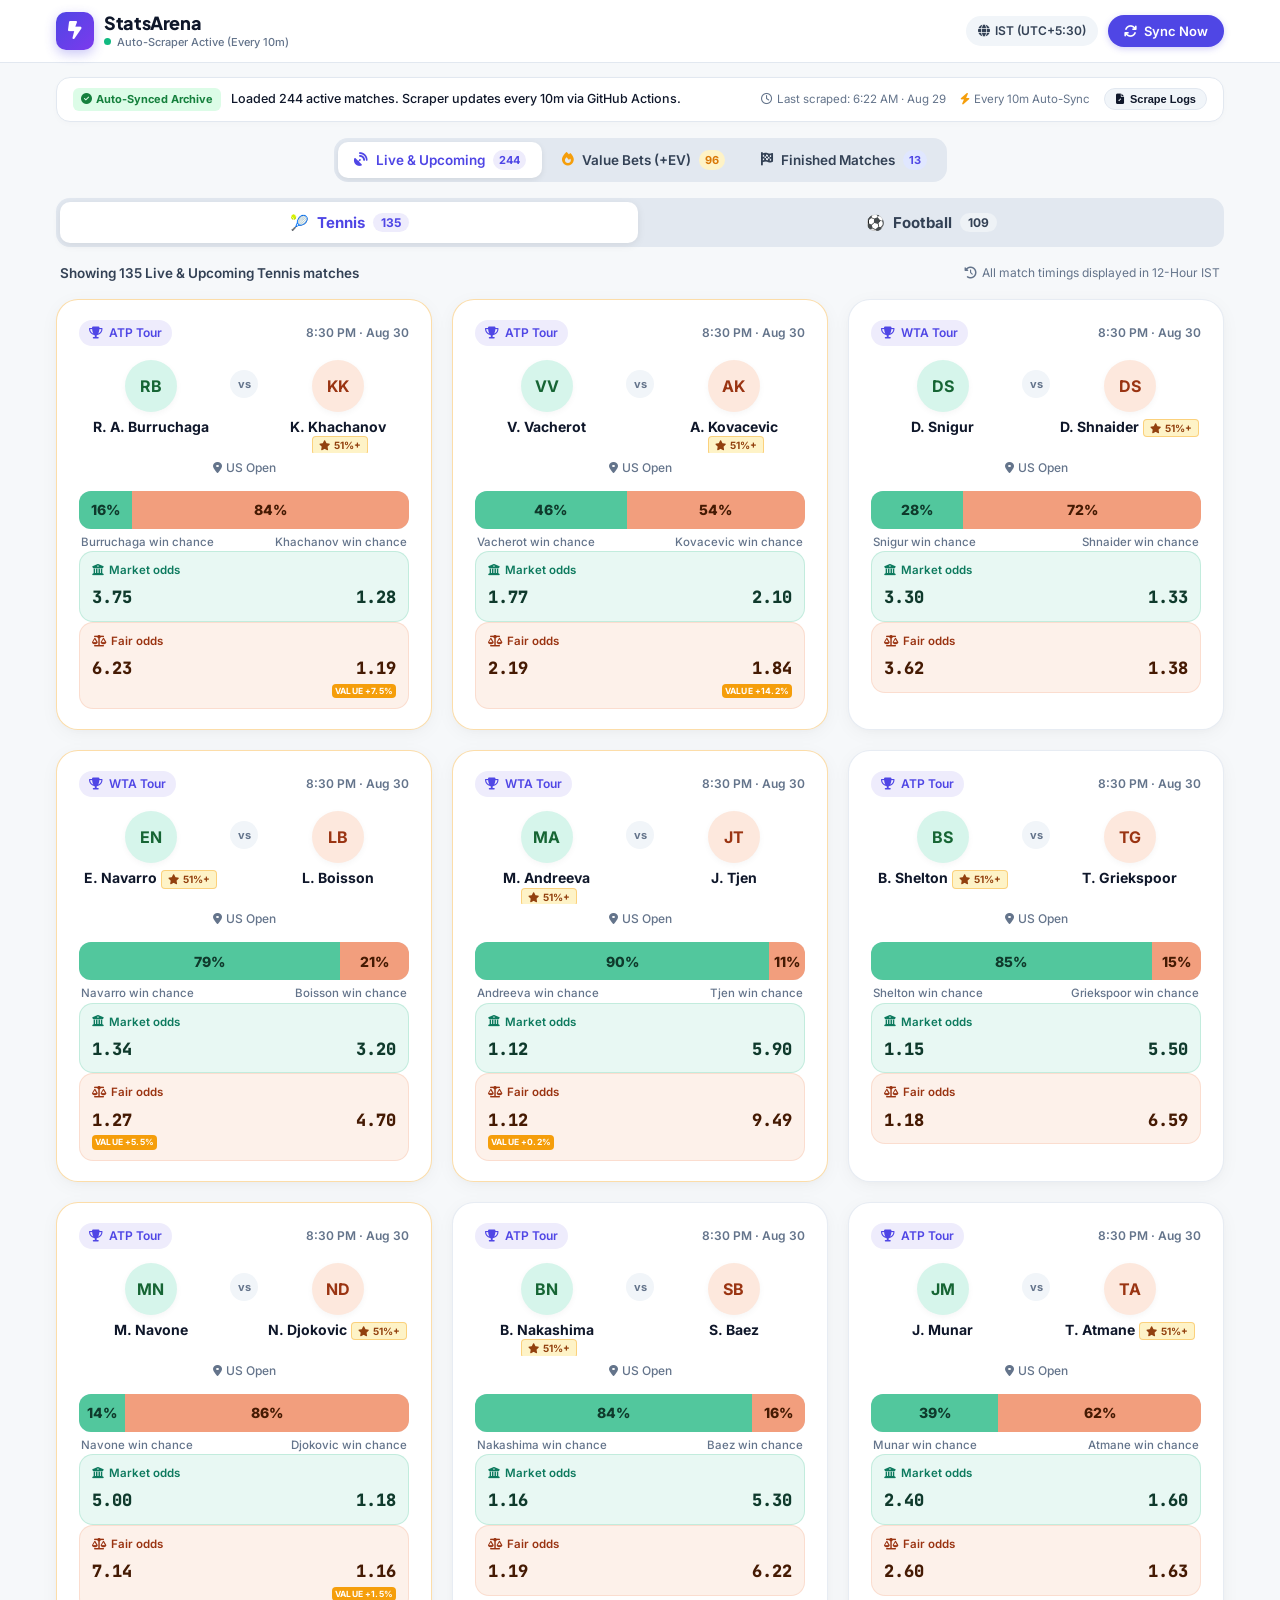
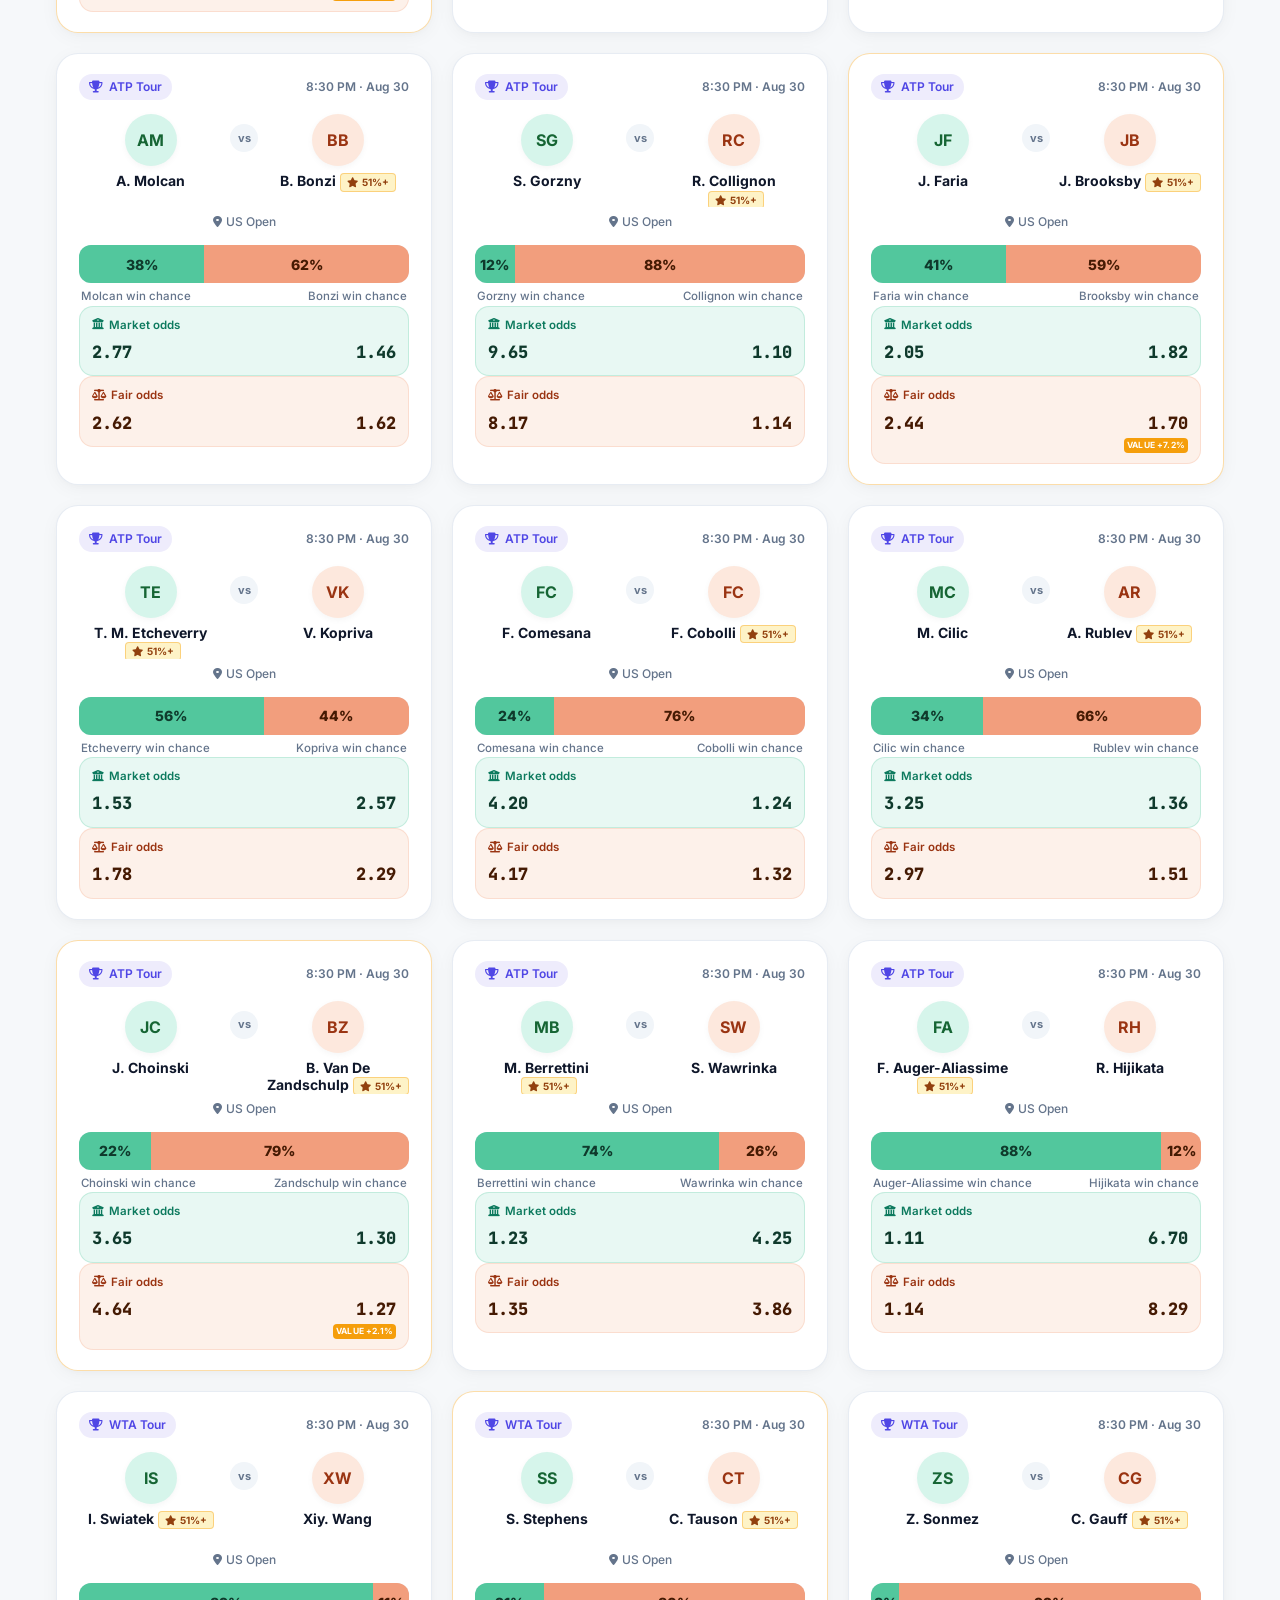
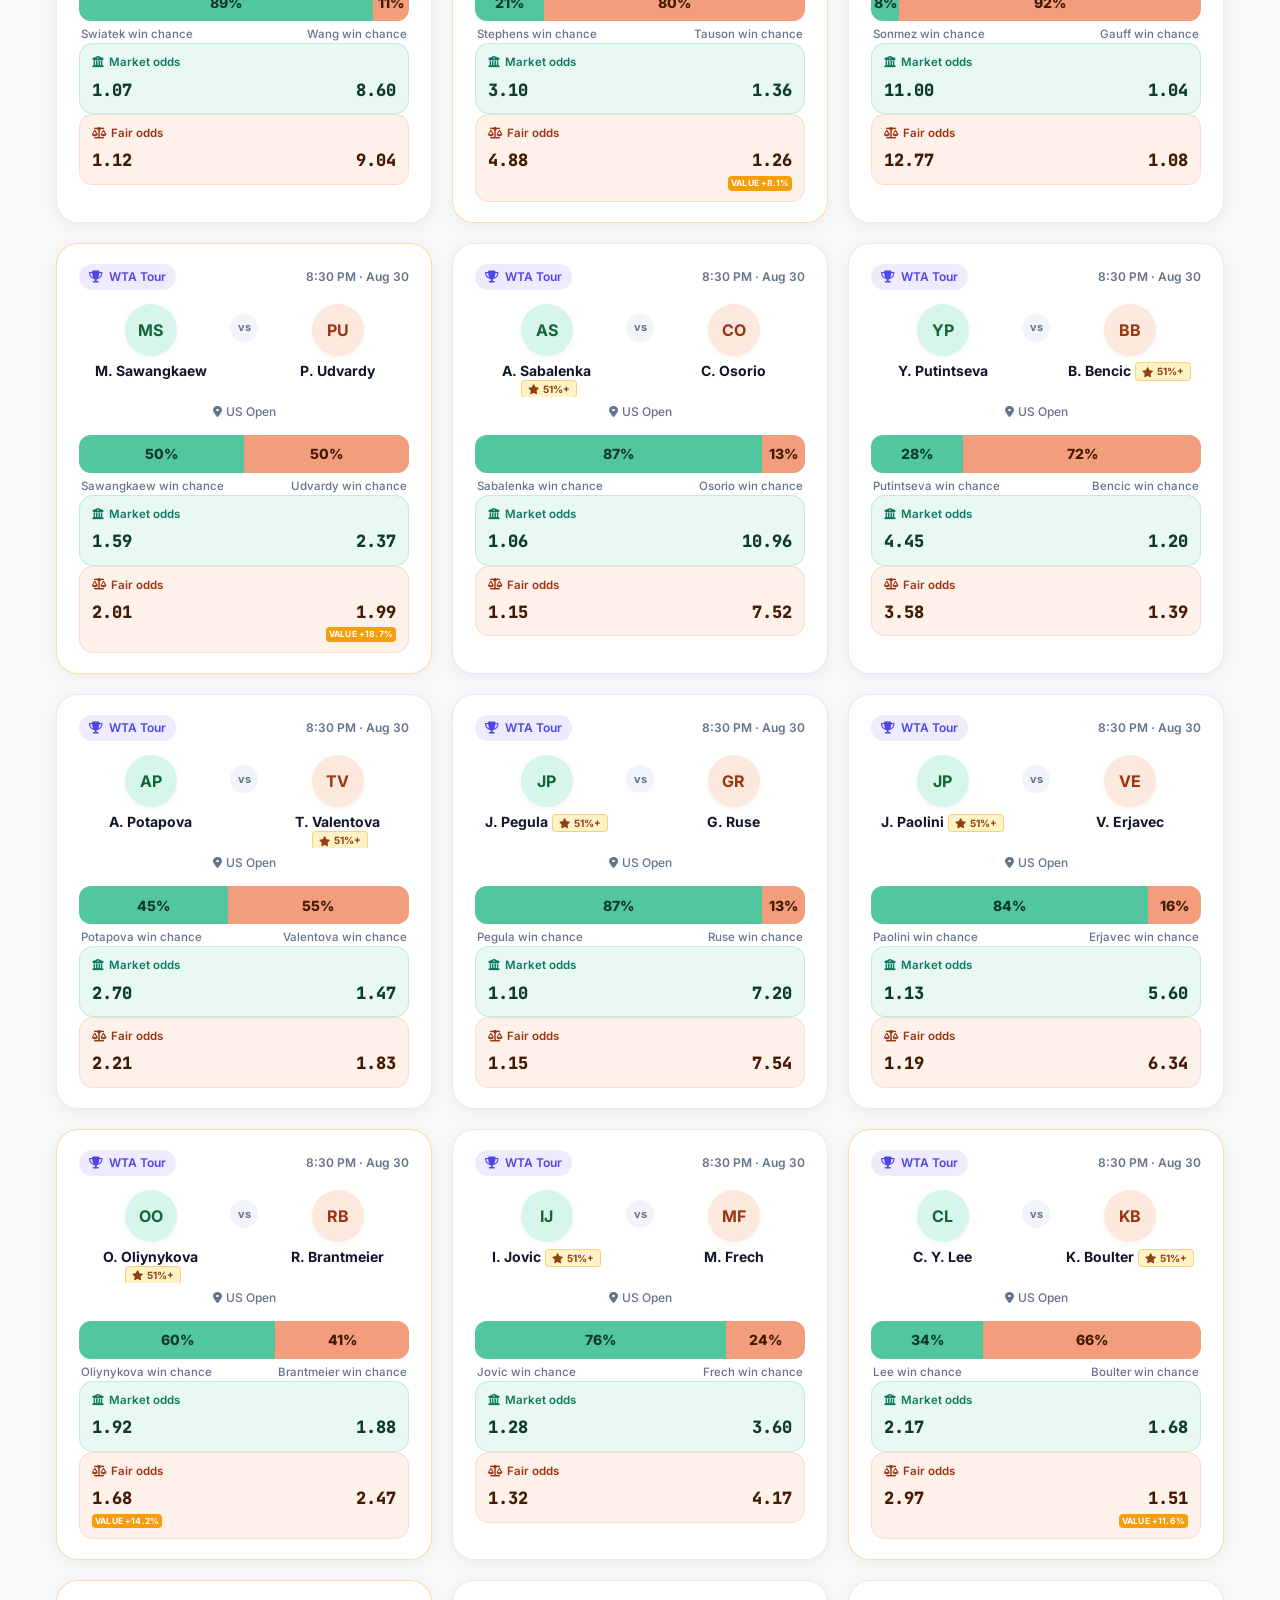
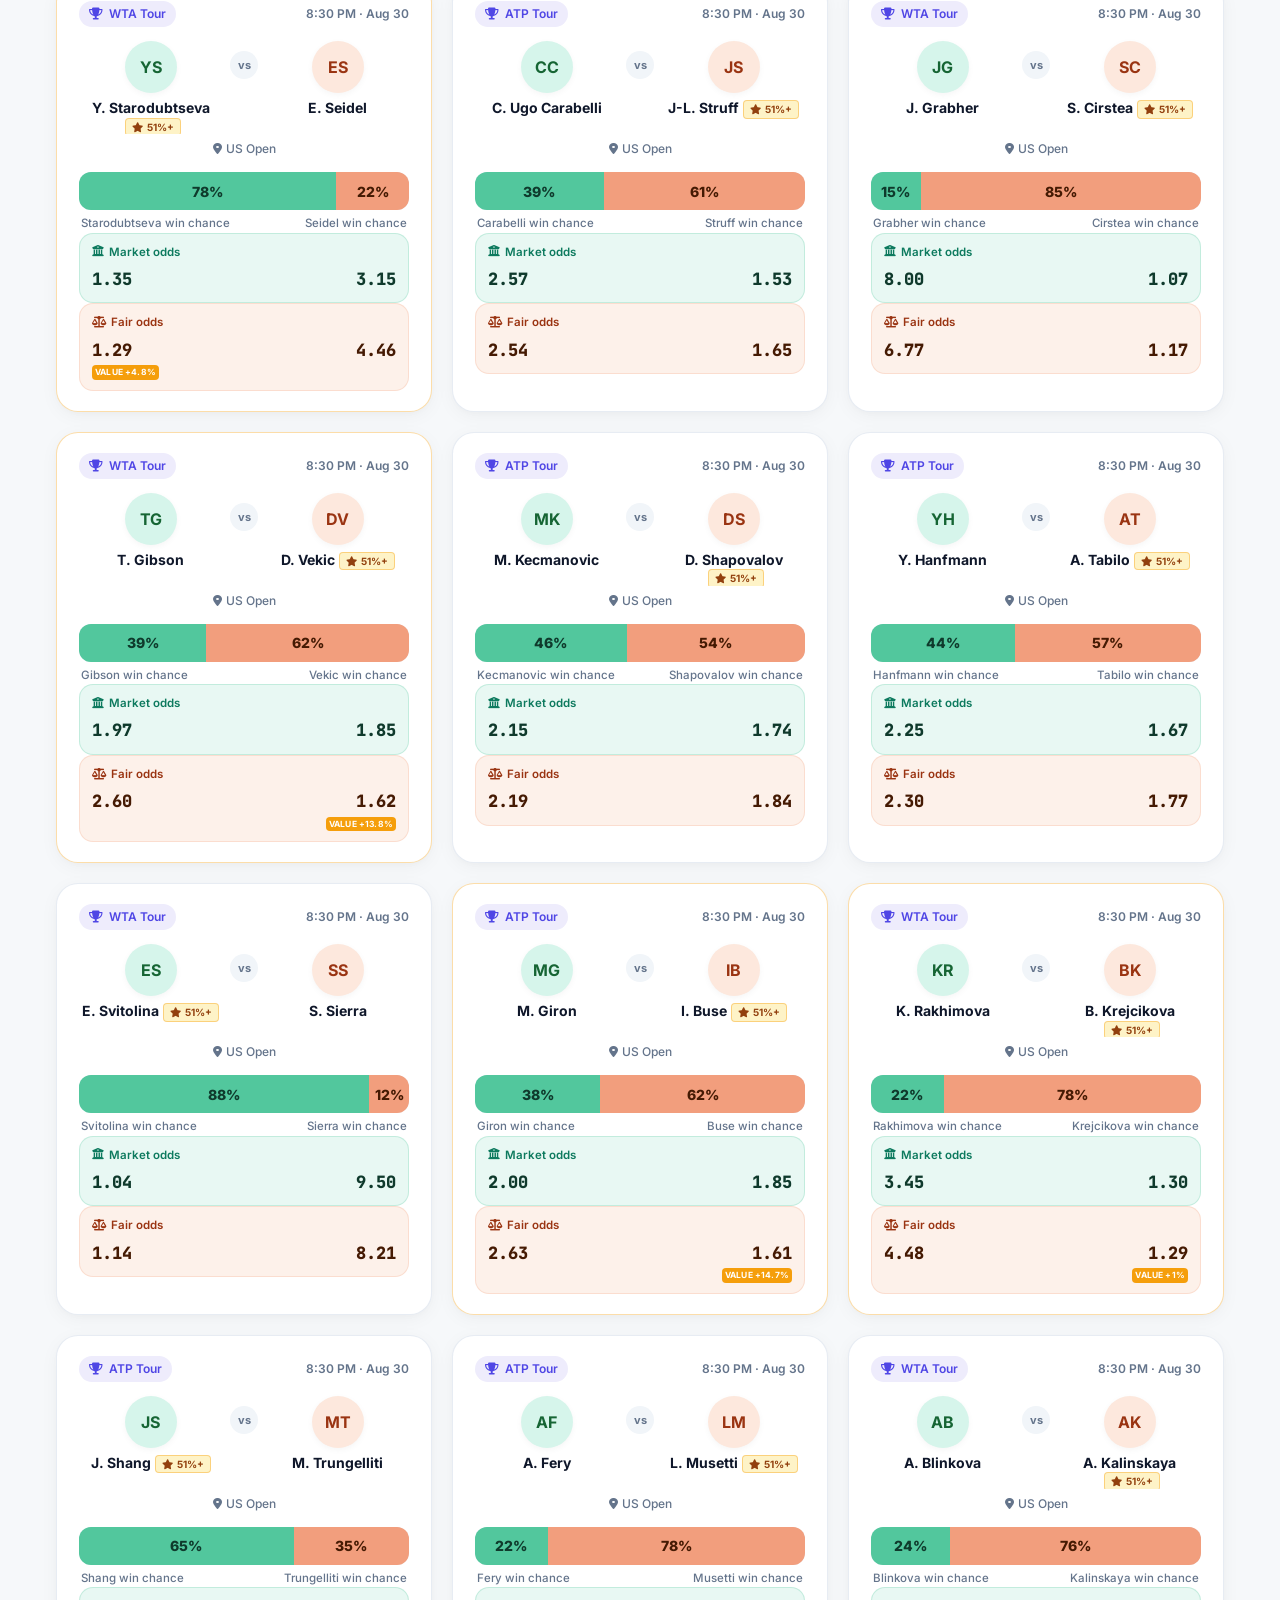
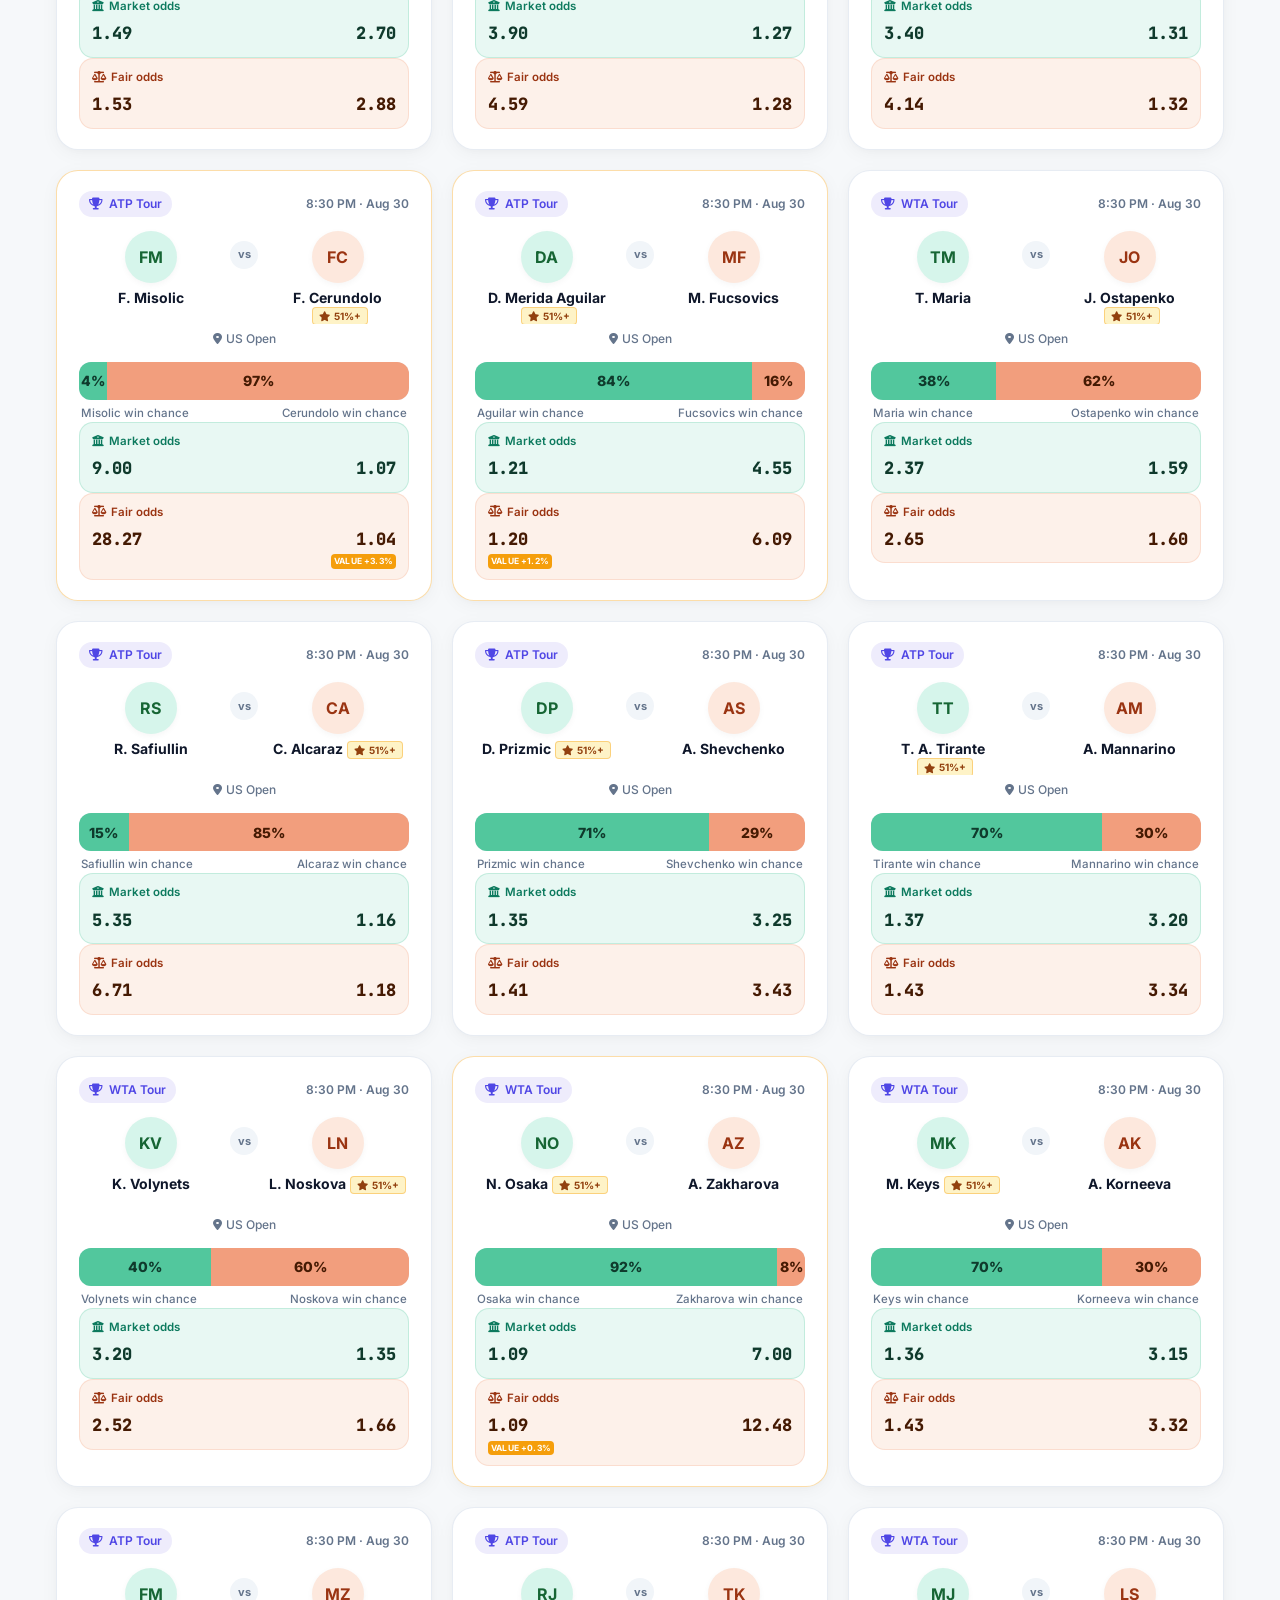
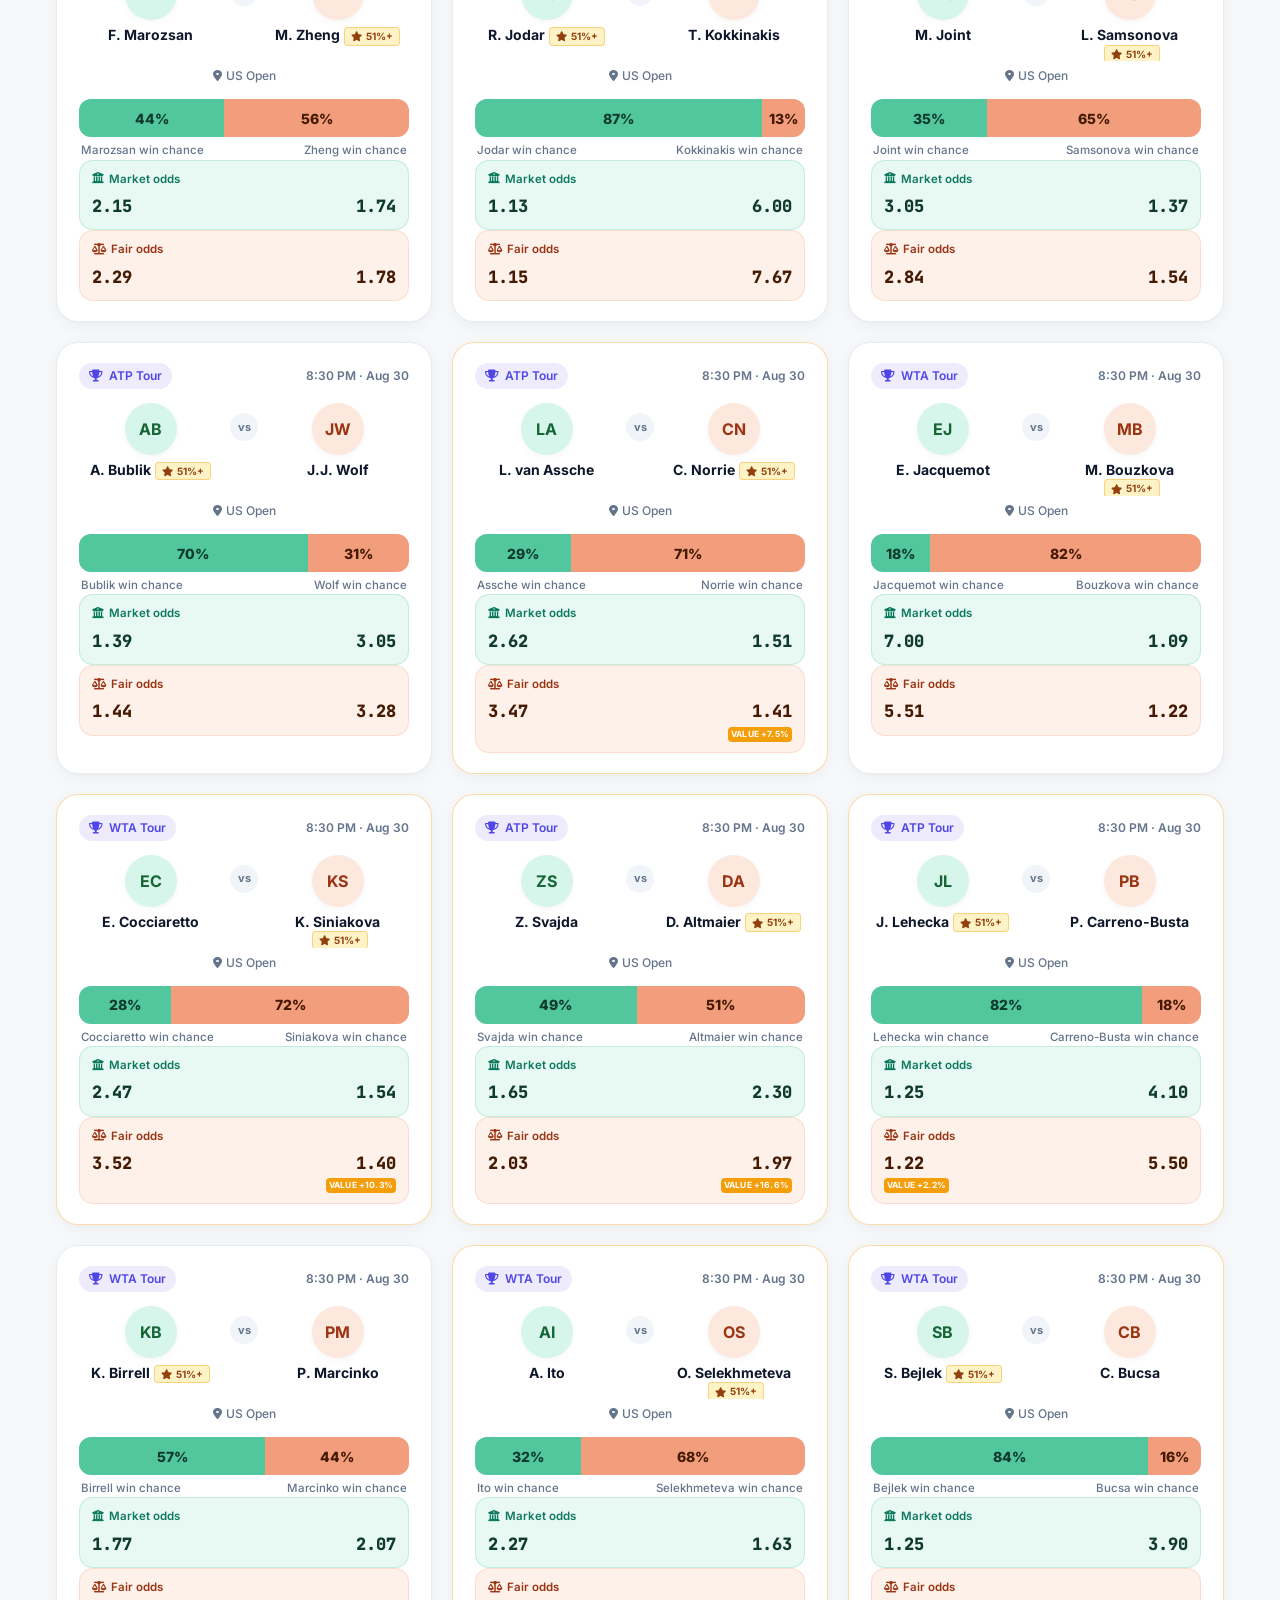
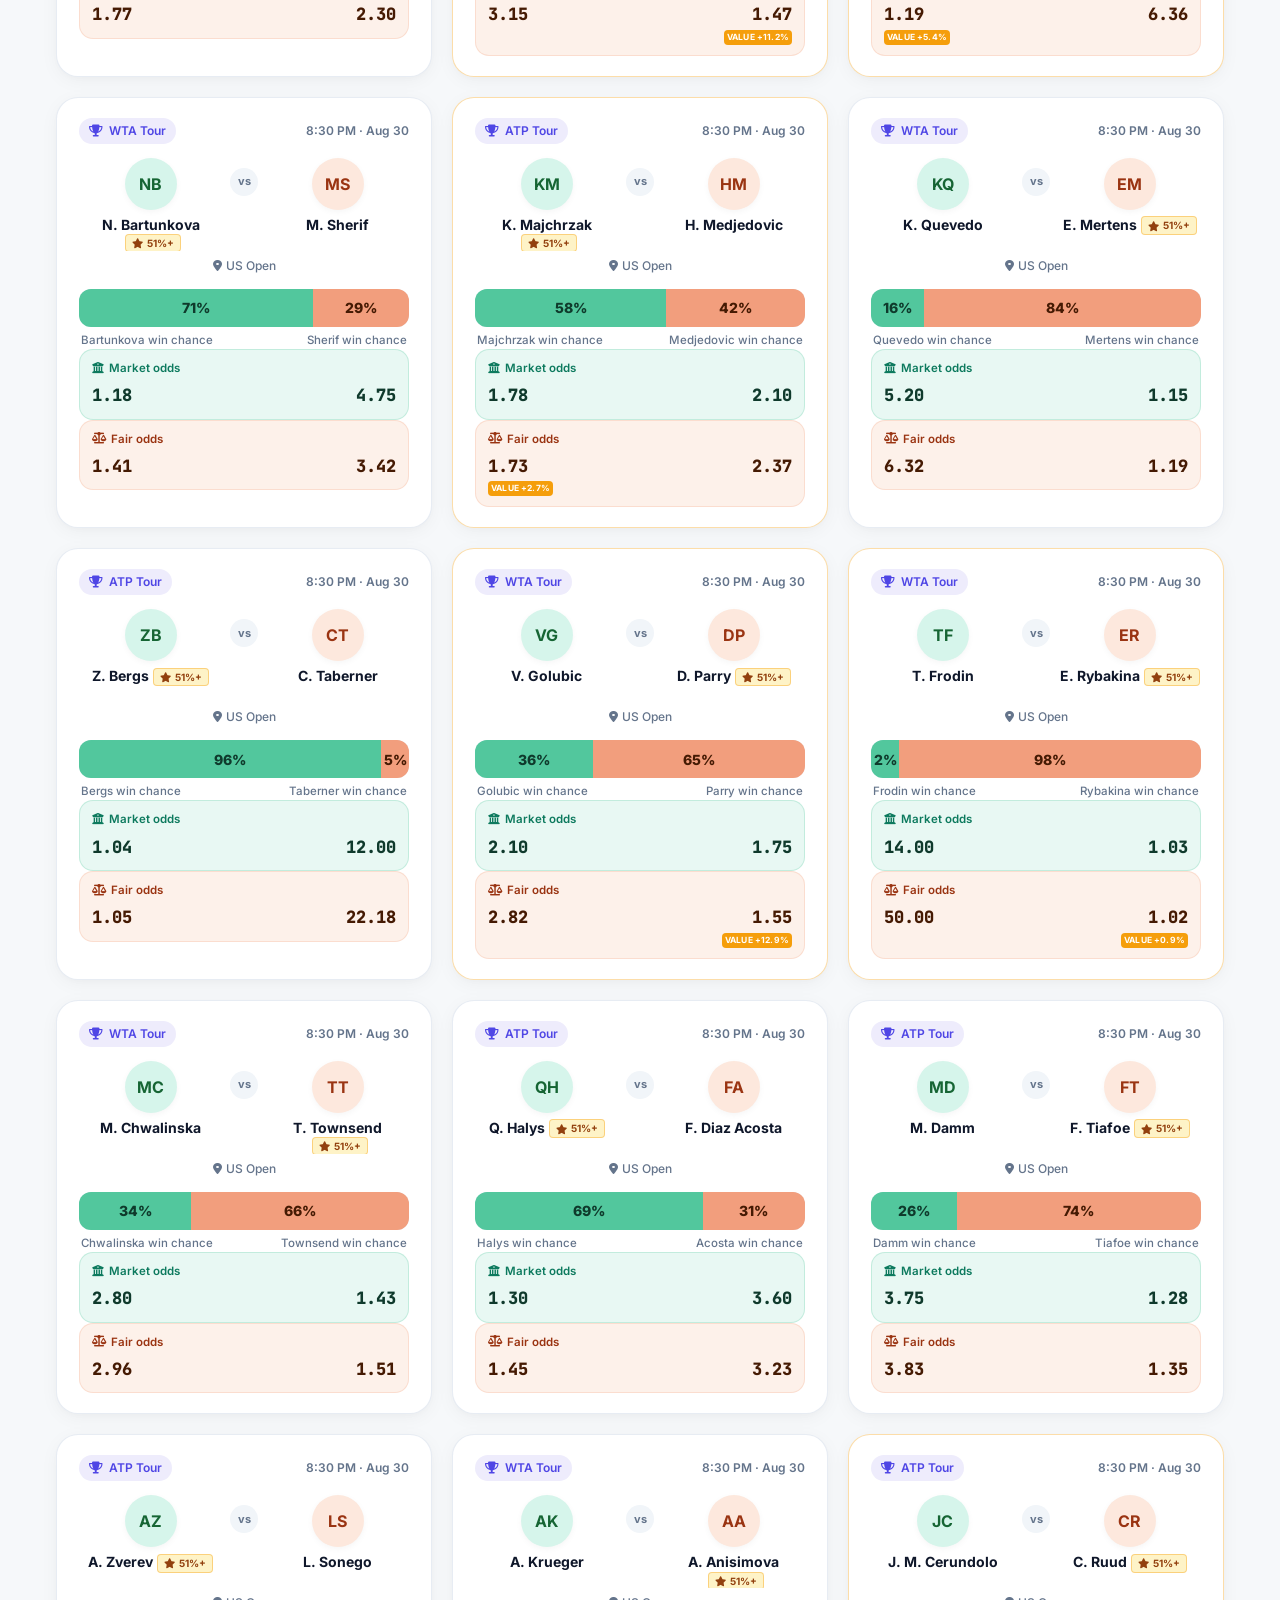
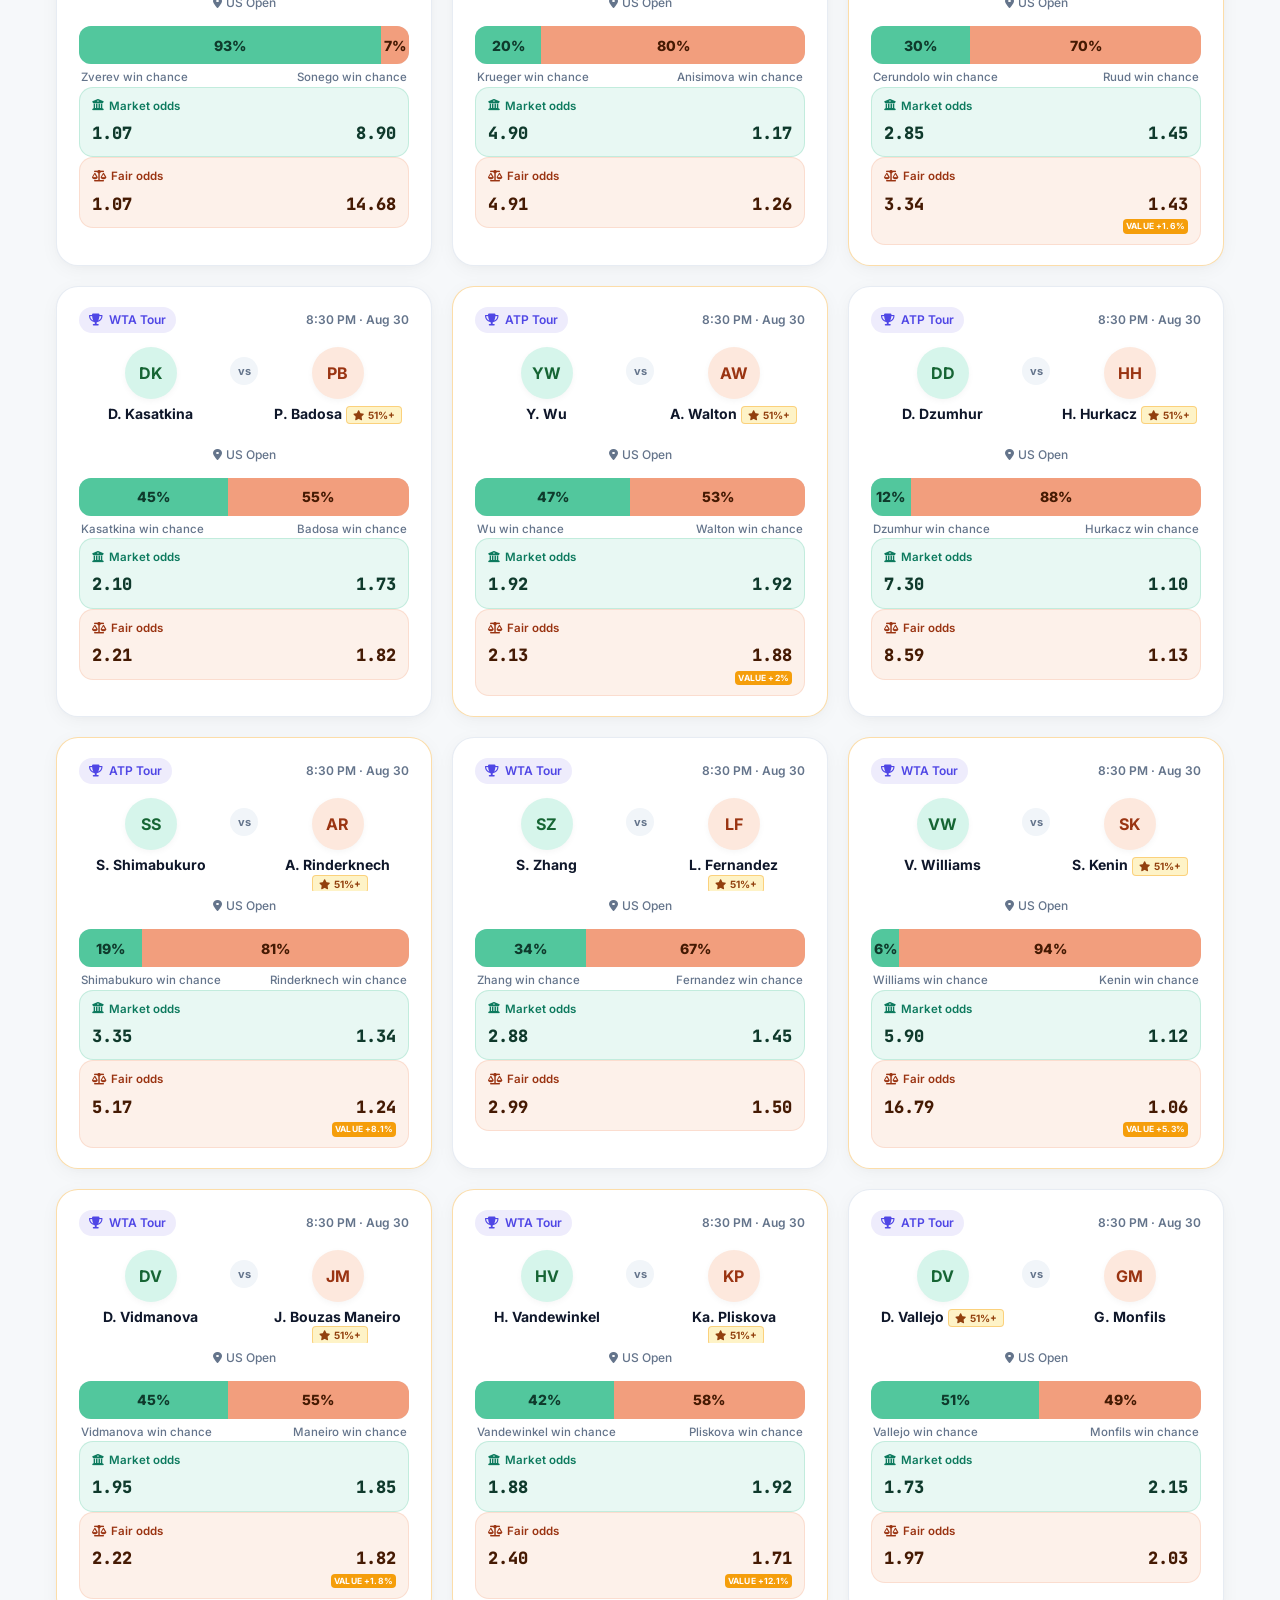
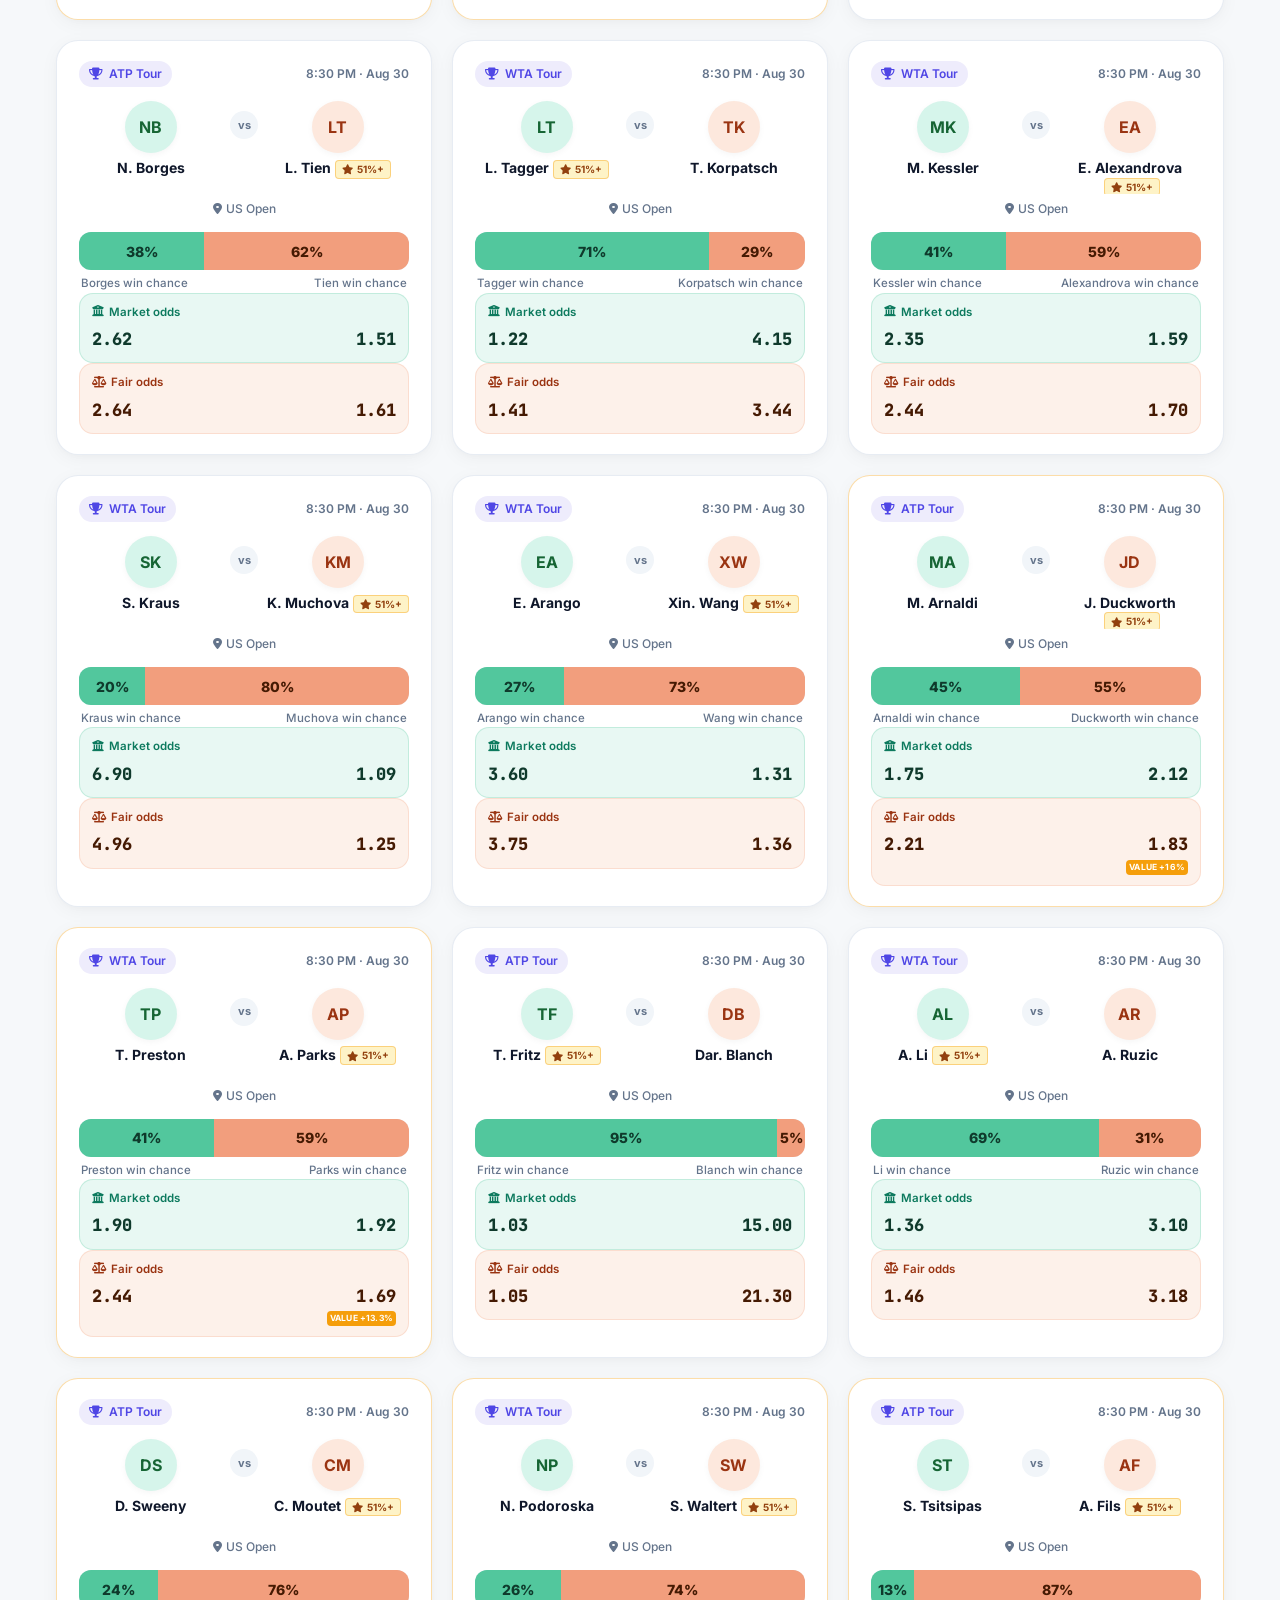
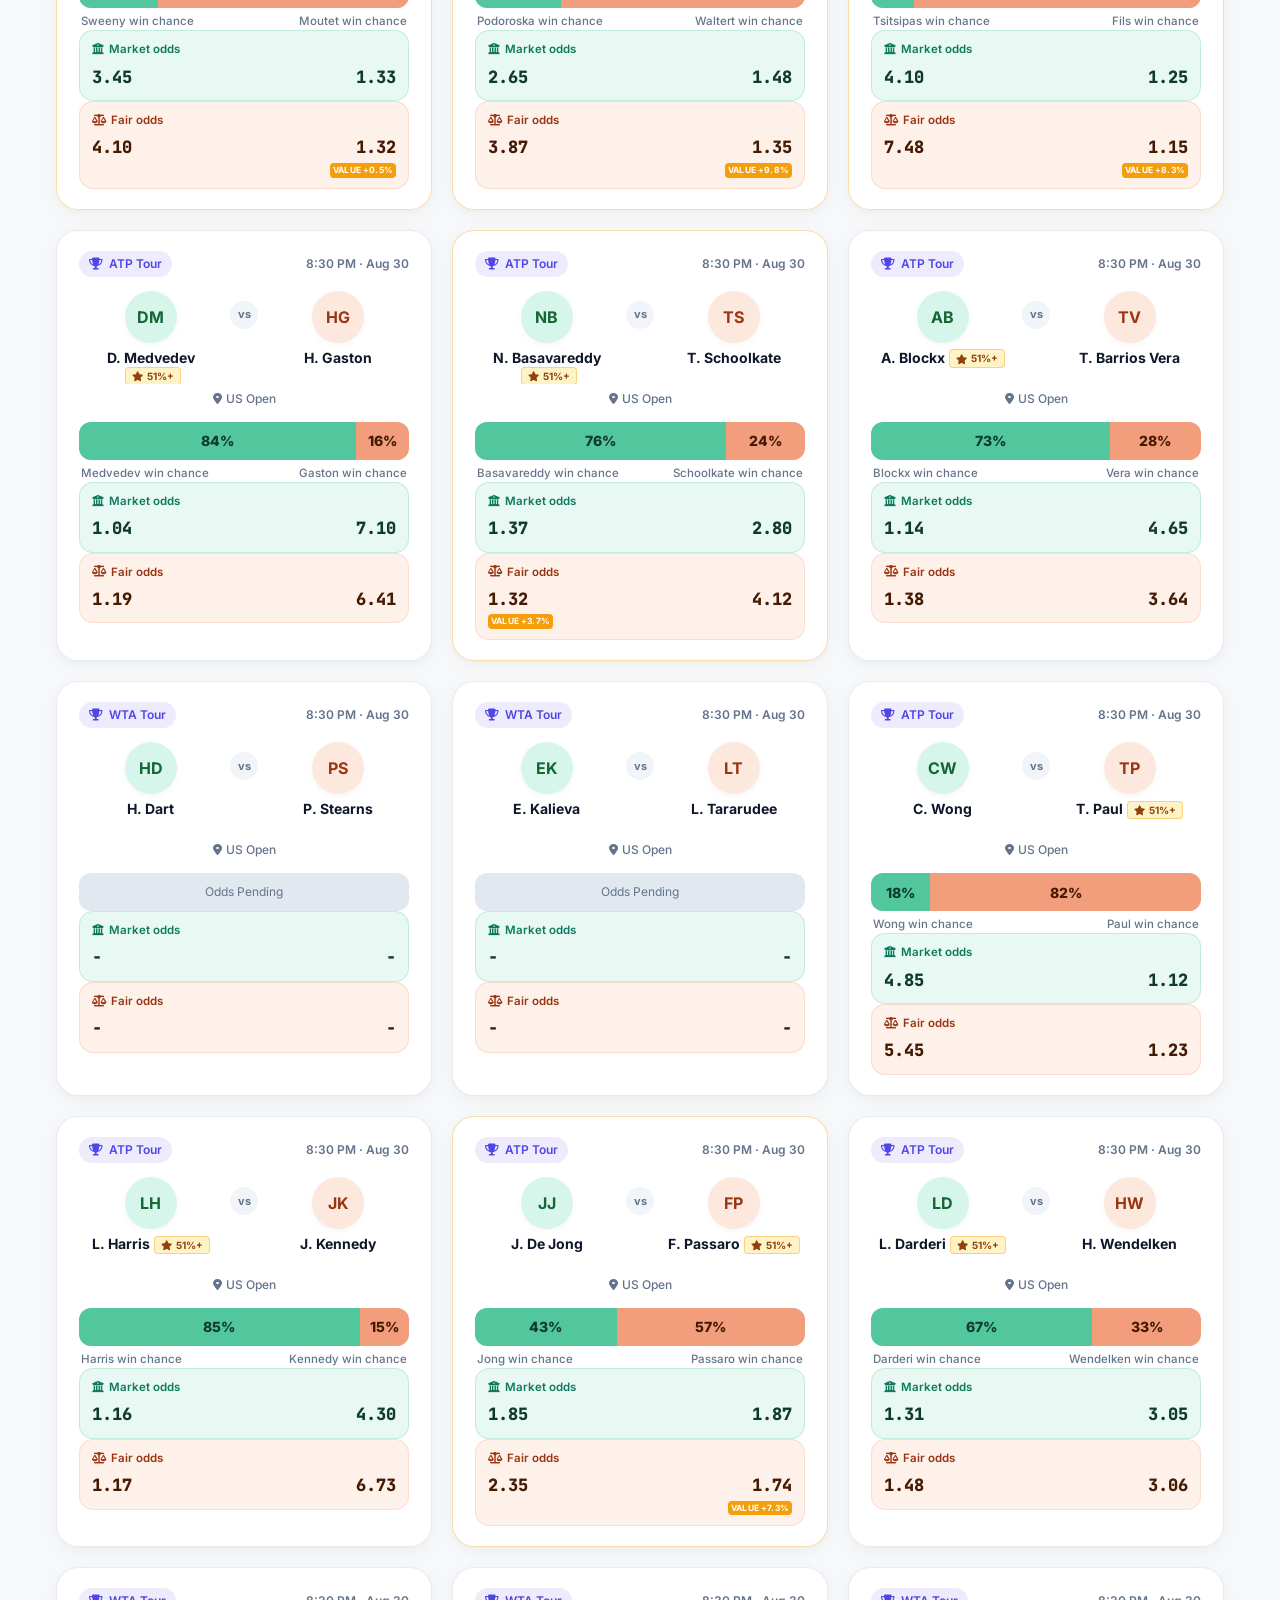
==== commit cc7f06ac: "Fix proxy environment bypass in scraper sessions and update run history modal to 10-minute cadence" ====
--- a/index.html
+++ b/index.html
@@ -221,11 +221,11 @@
           </div>
           <div class="log-summary-card">
             <span class="label">Next Scheduled Run</span>
-            <span class="value" id="modalNextRun">Hourly via GitHub Actions</span>
+            <span class="value" id="modalNextRun">Every 10m via GitHub Actions</span>
           </div>
           <div class="log-summary-card">
             <span class="label">Total Matches in DB</span>
-            <span class="value" id="modalTotalMatches">231 matches</span>
+            <span class="value" id="modalTotalMatches">244 matches</span>
           </div>
         </div>
 
@@ -251,7 +251,7 @@
       </div>
 
       <div class="modal-footer">
-        <span class="footer-hint"><i class="fa-solid fa-circle-info"></i> Scraper runs automatically every 1 hour via GitHub Actions.</span>
+        <span class="footer-hint"><i class="fa-solid fa-circle-info"></i> Scraper runs automatically every 10 minutes via GitHub Actions.</span>
         <button class="btn-modal-close-action" onclick="closeLogsModal()">Close</button>
       </div>
     </div>
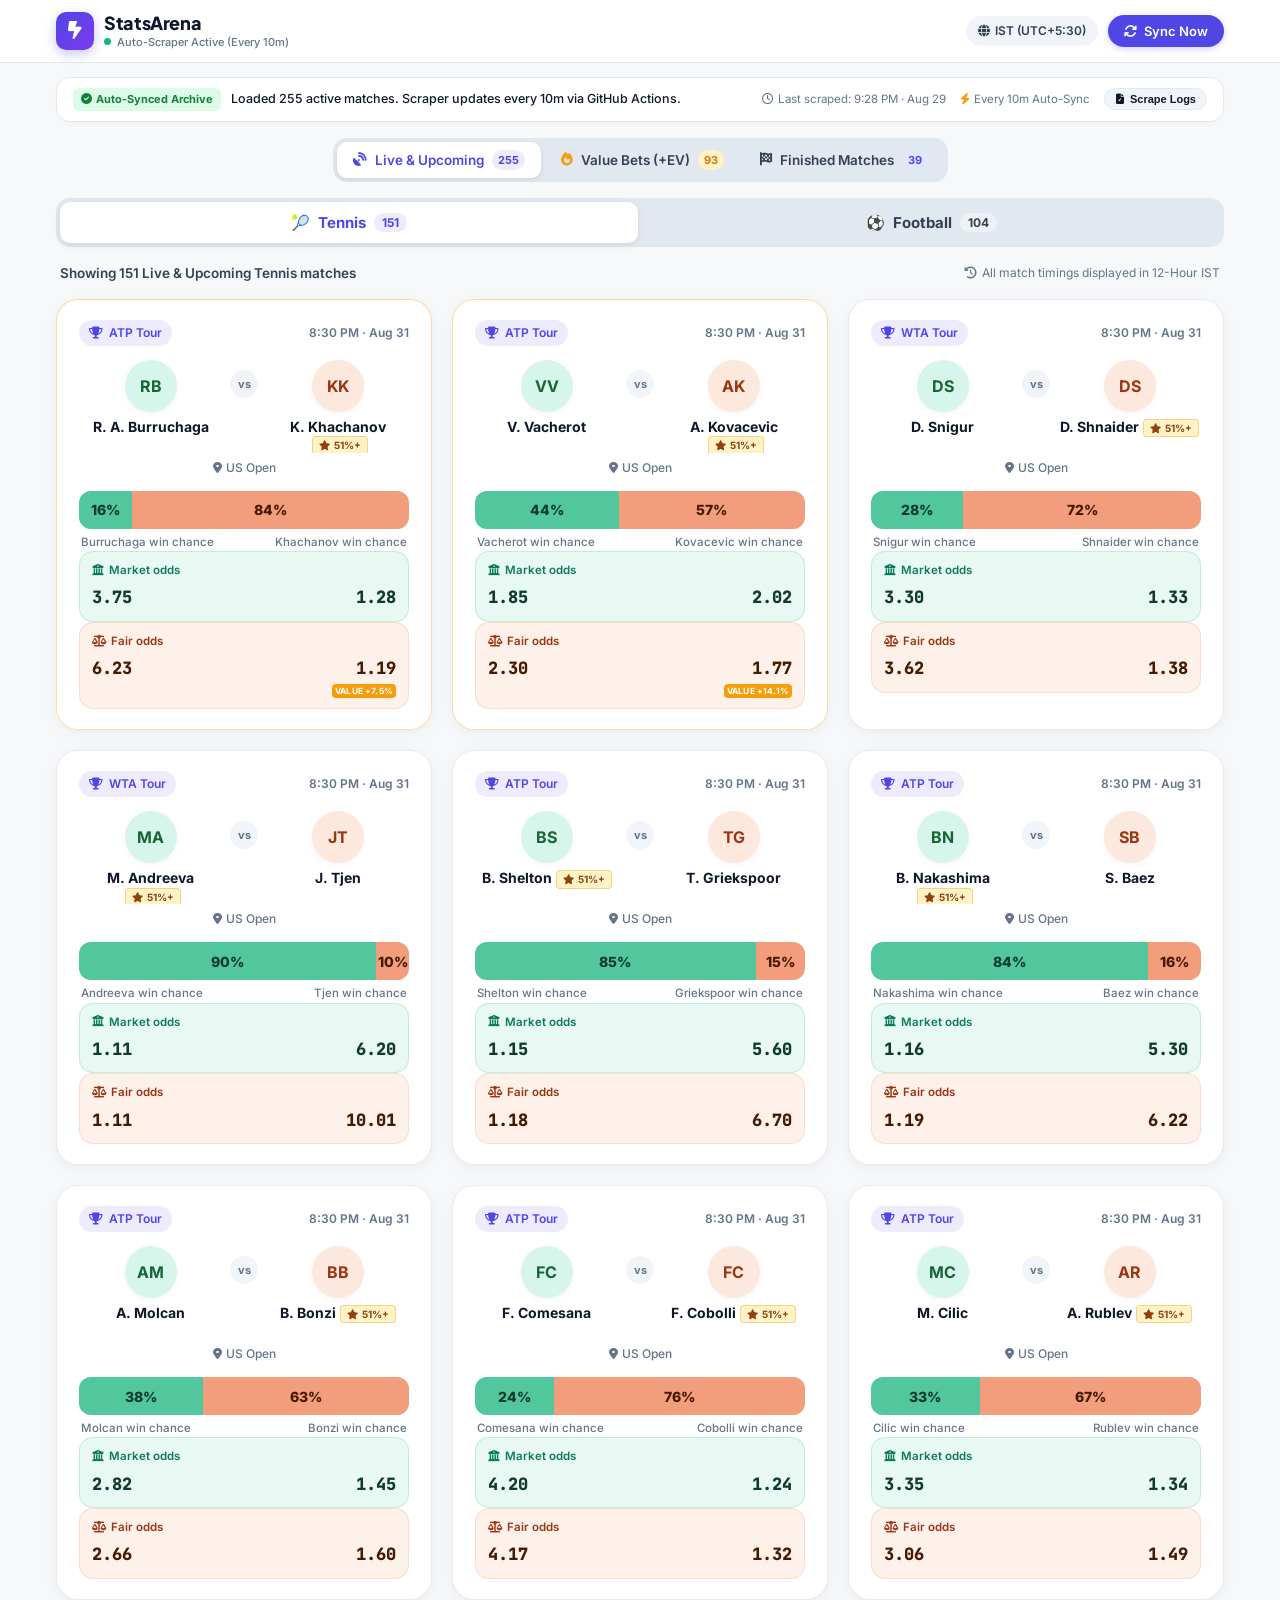
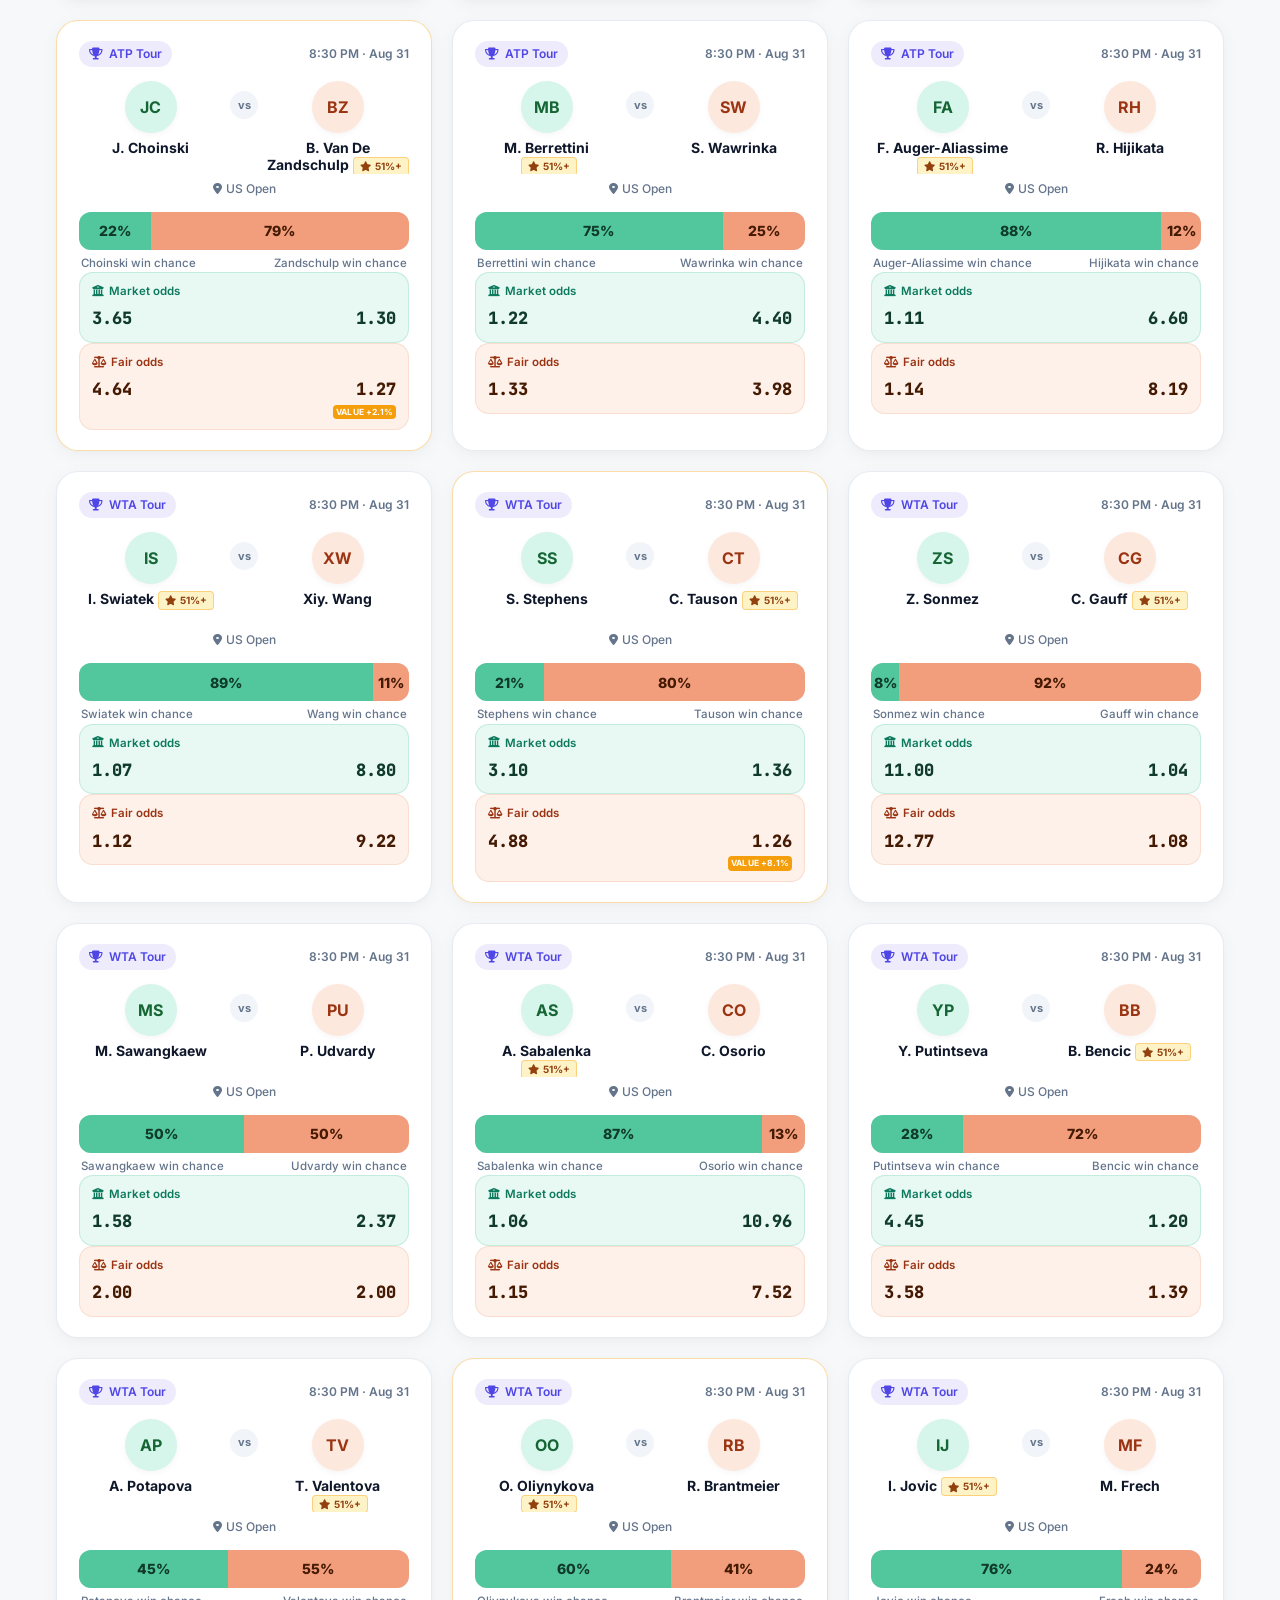
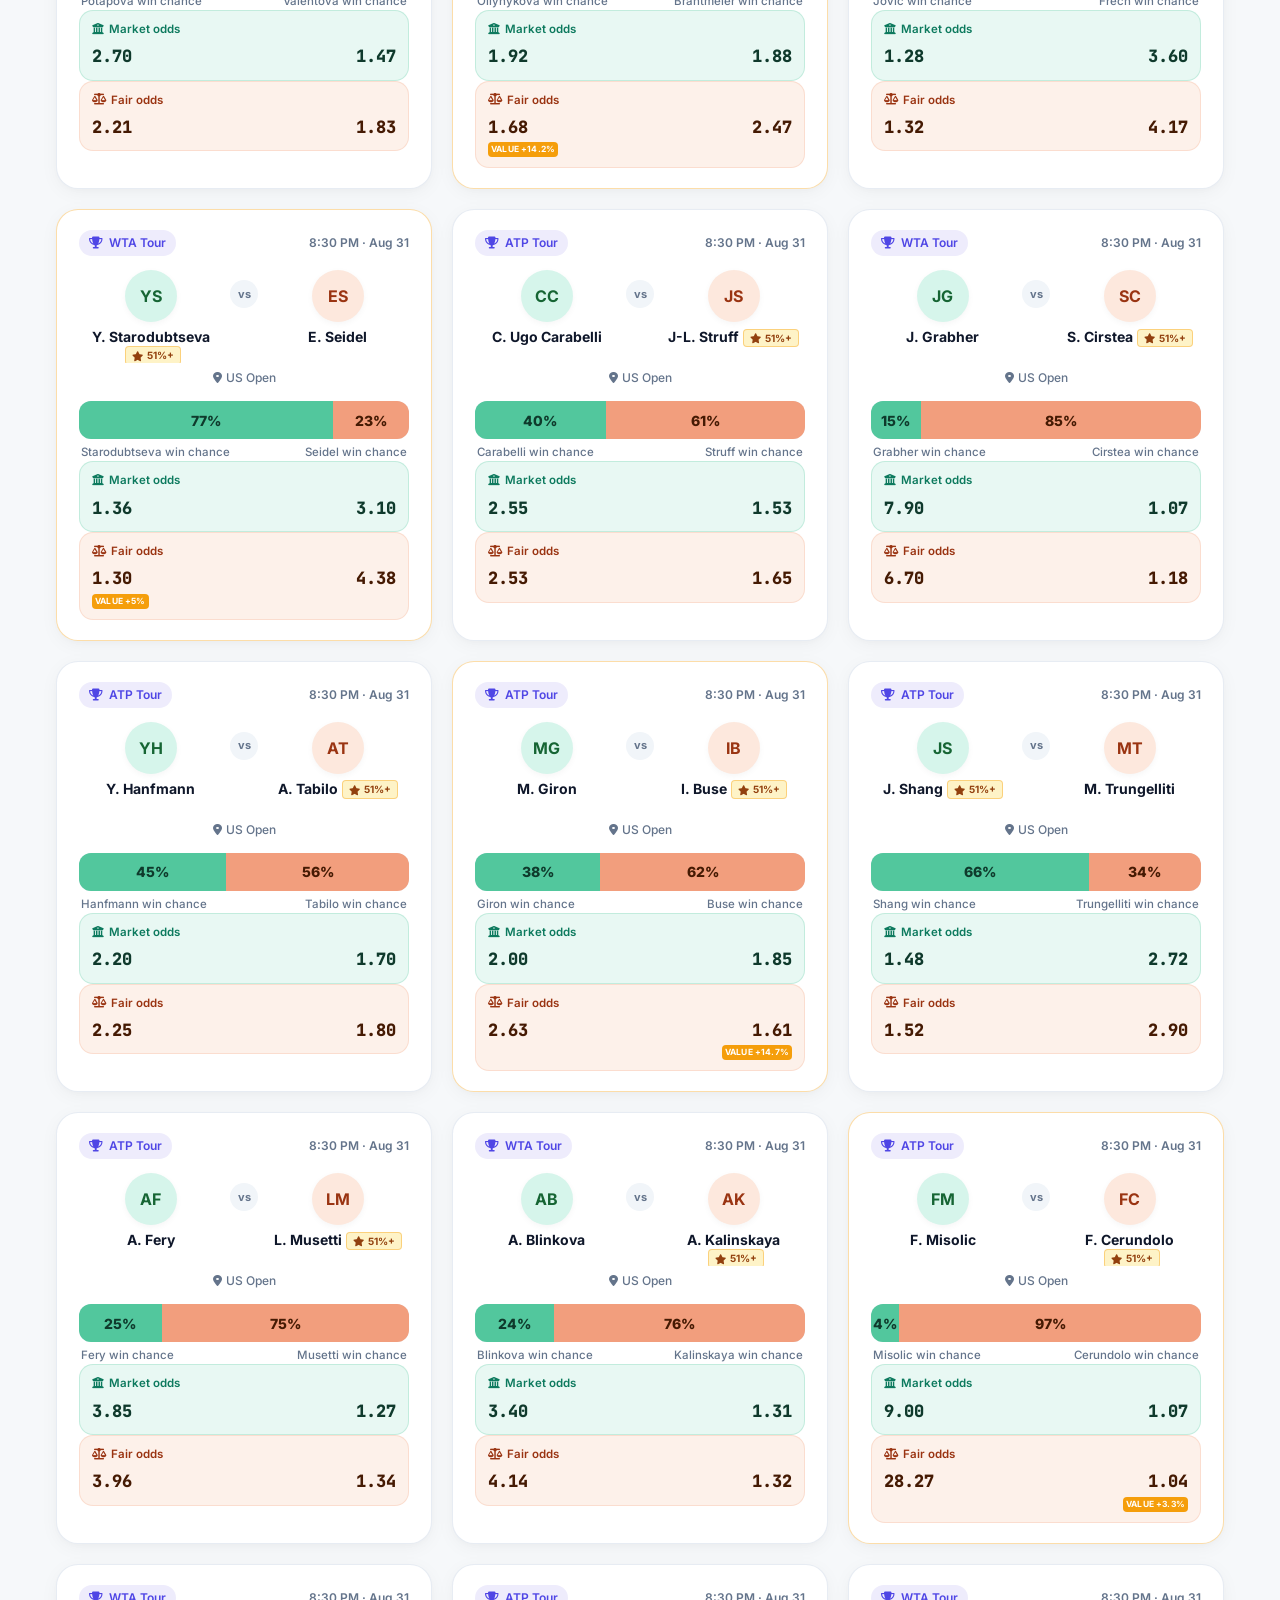
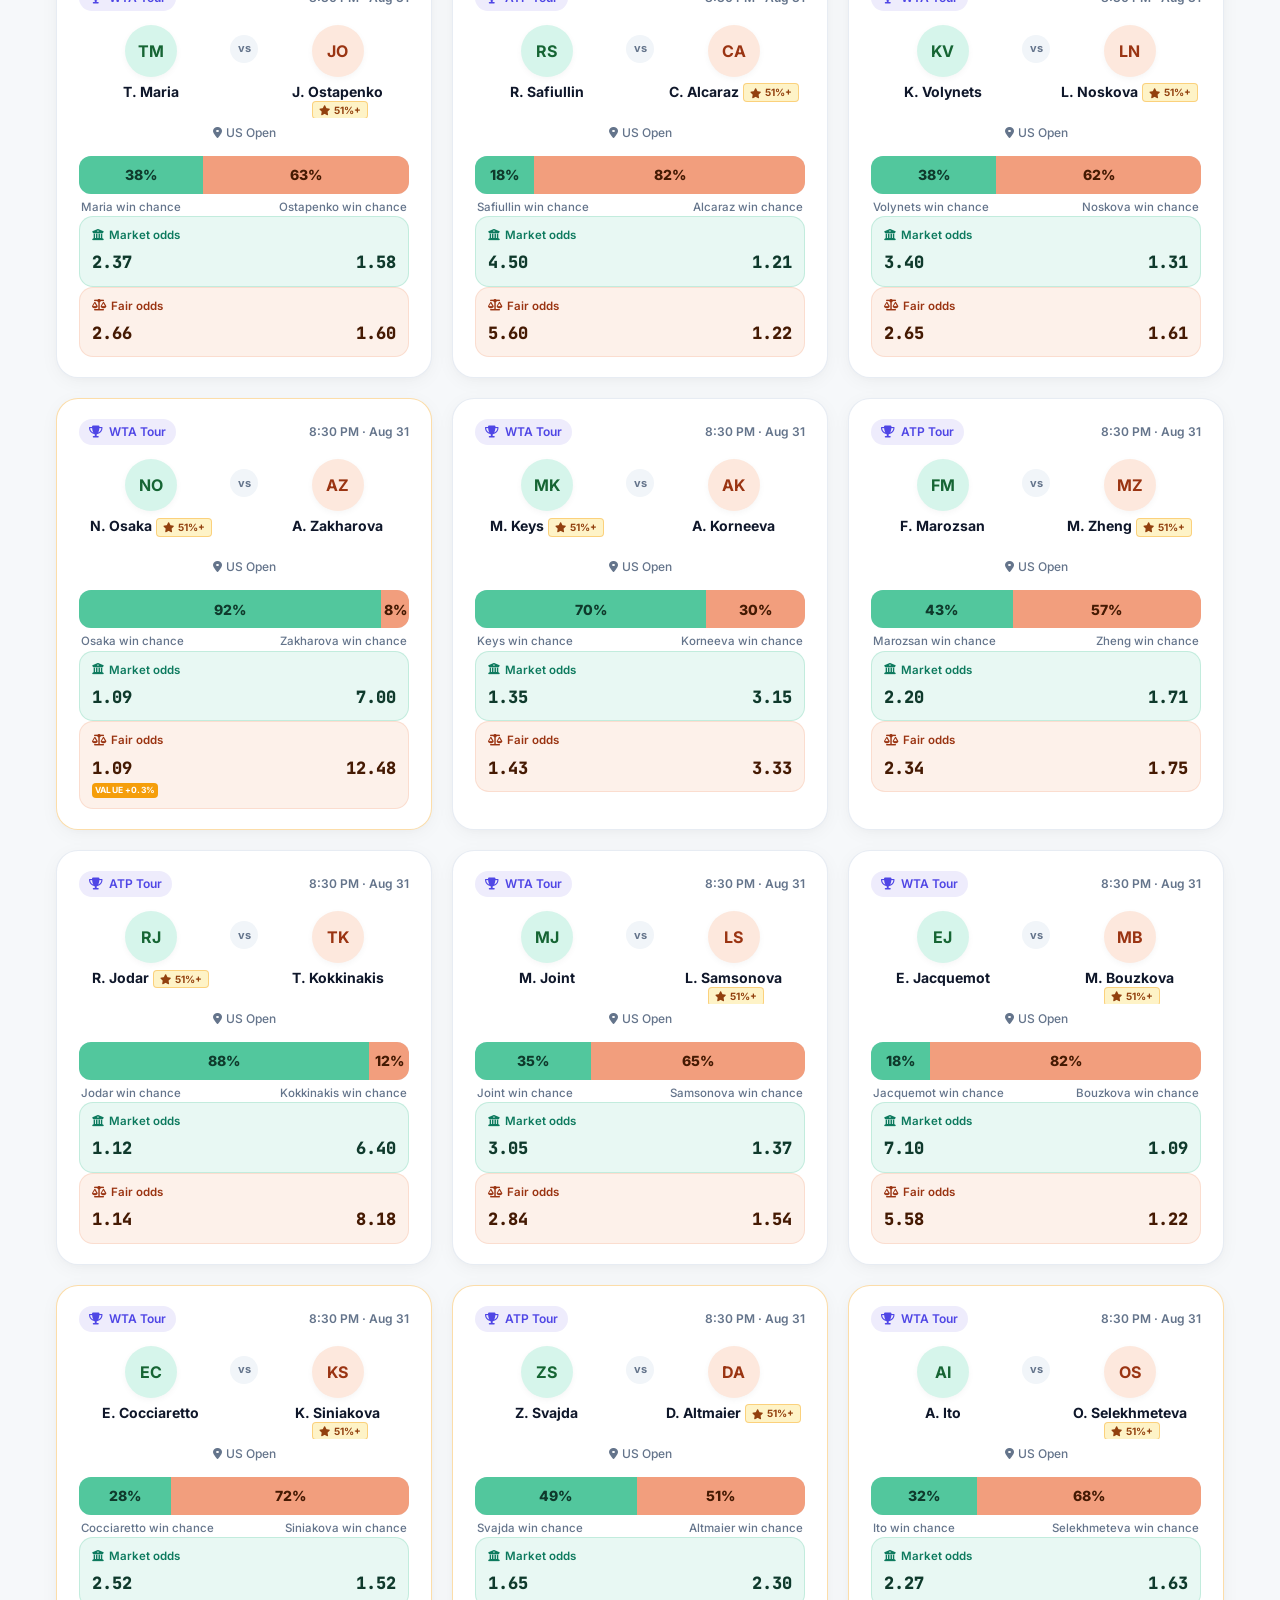
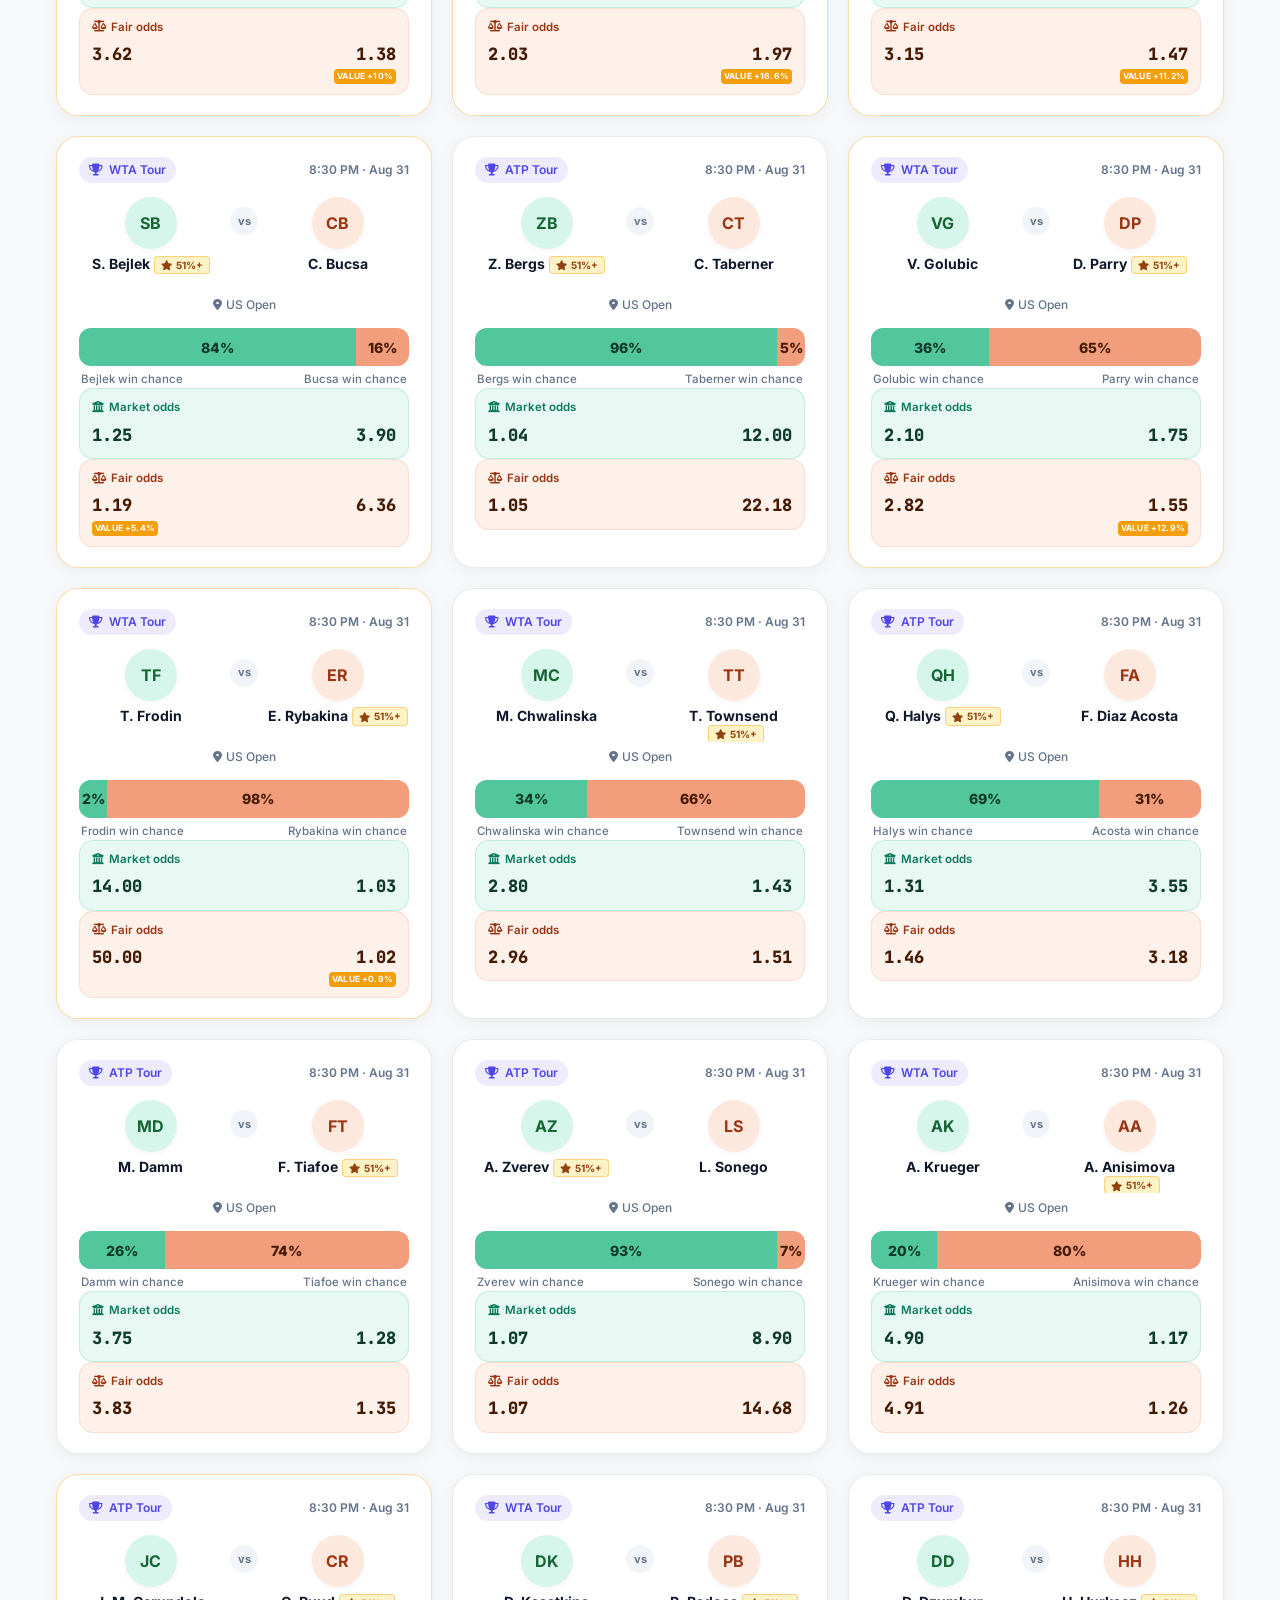
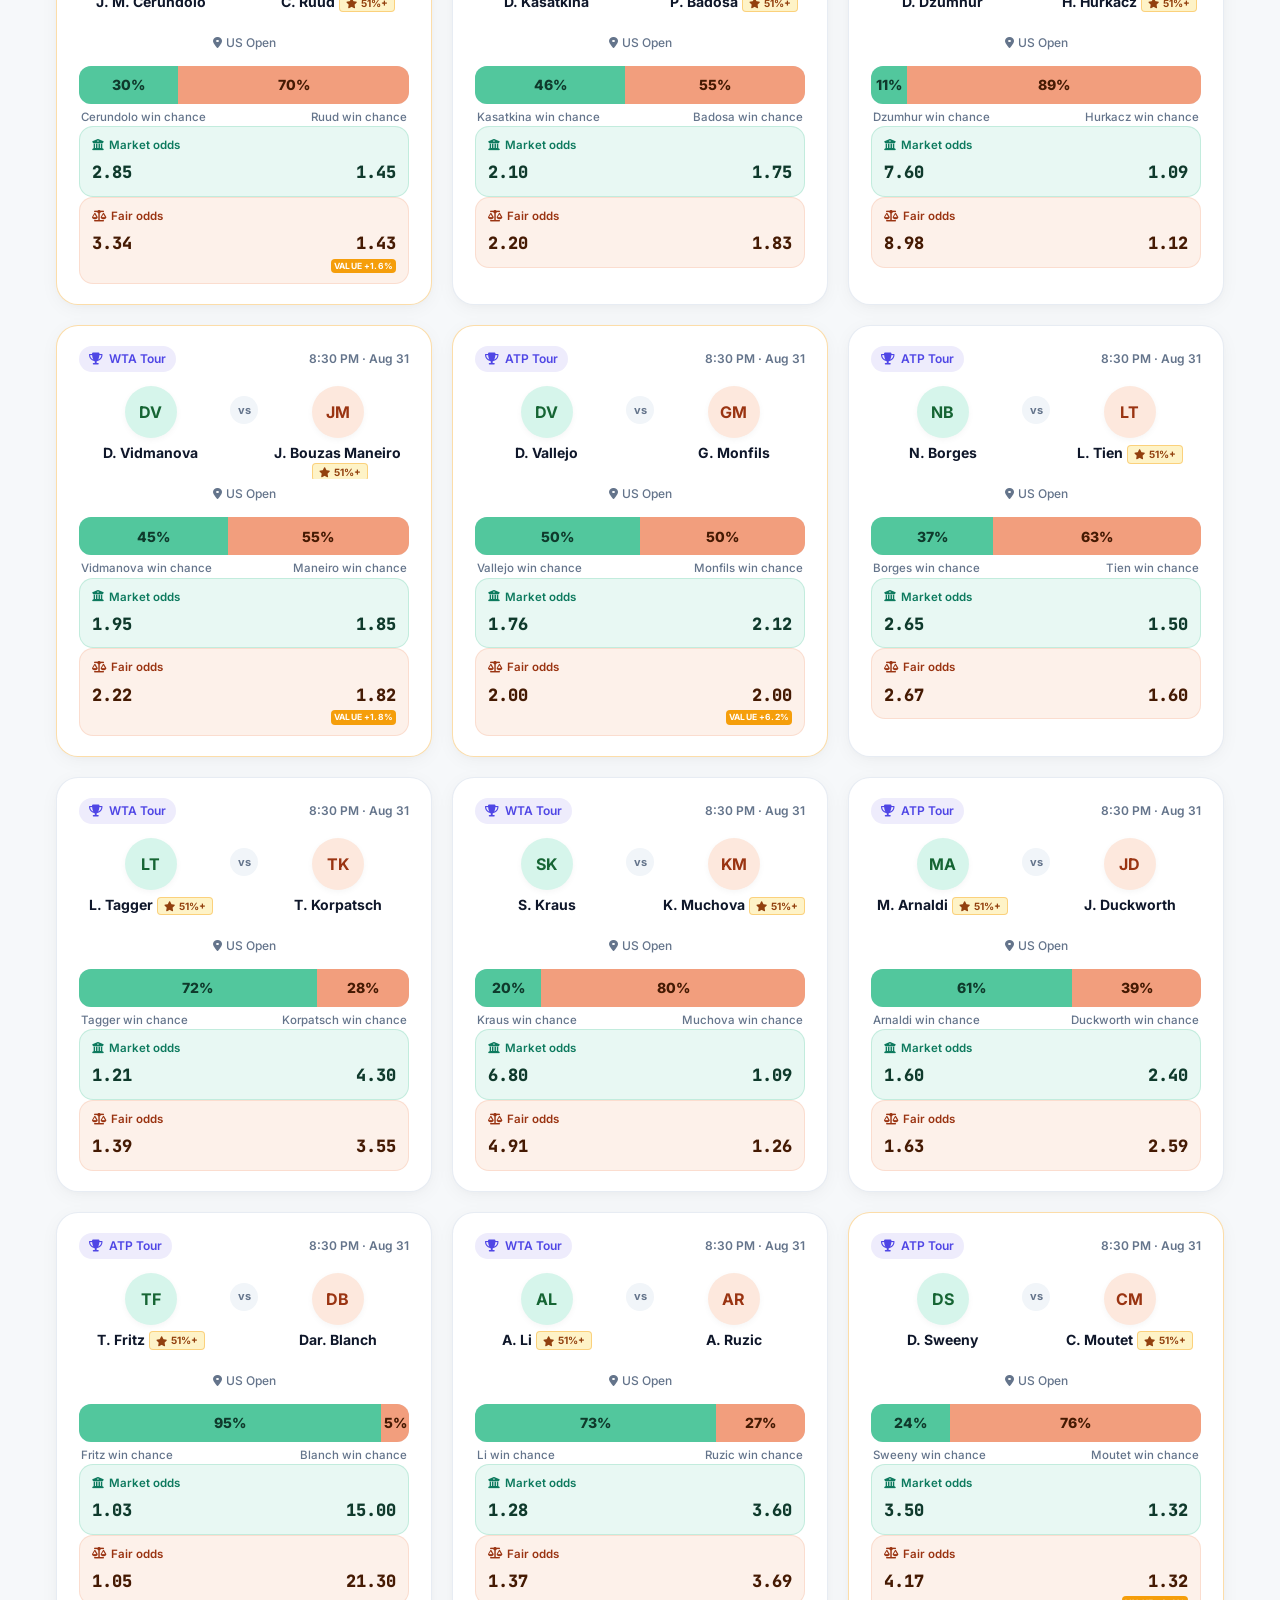
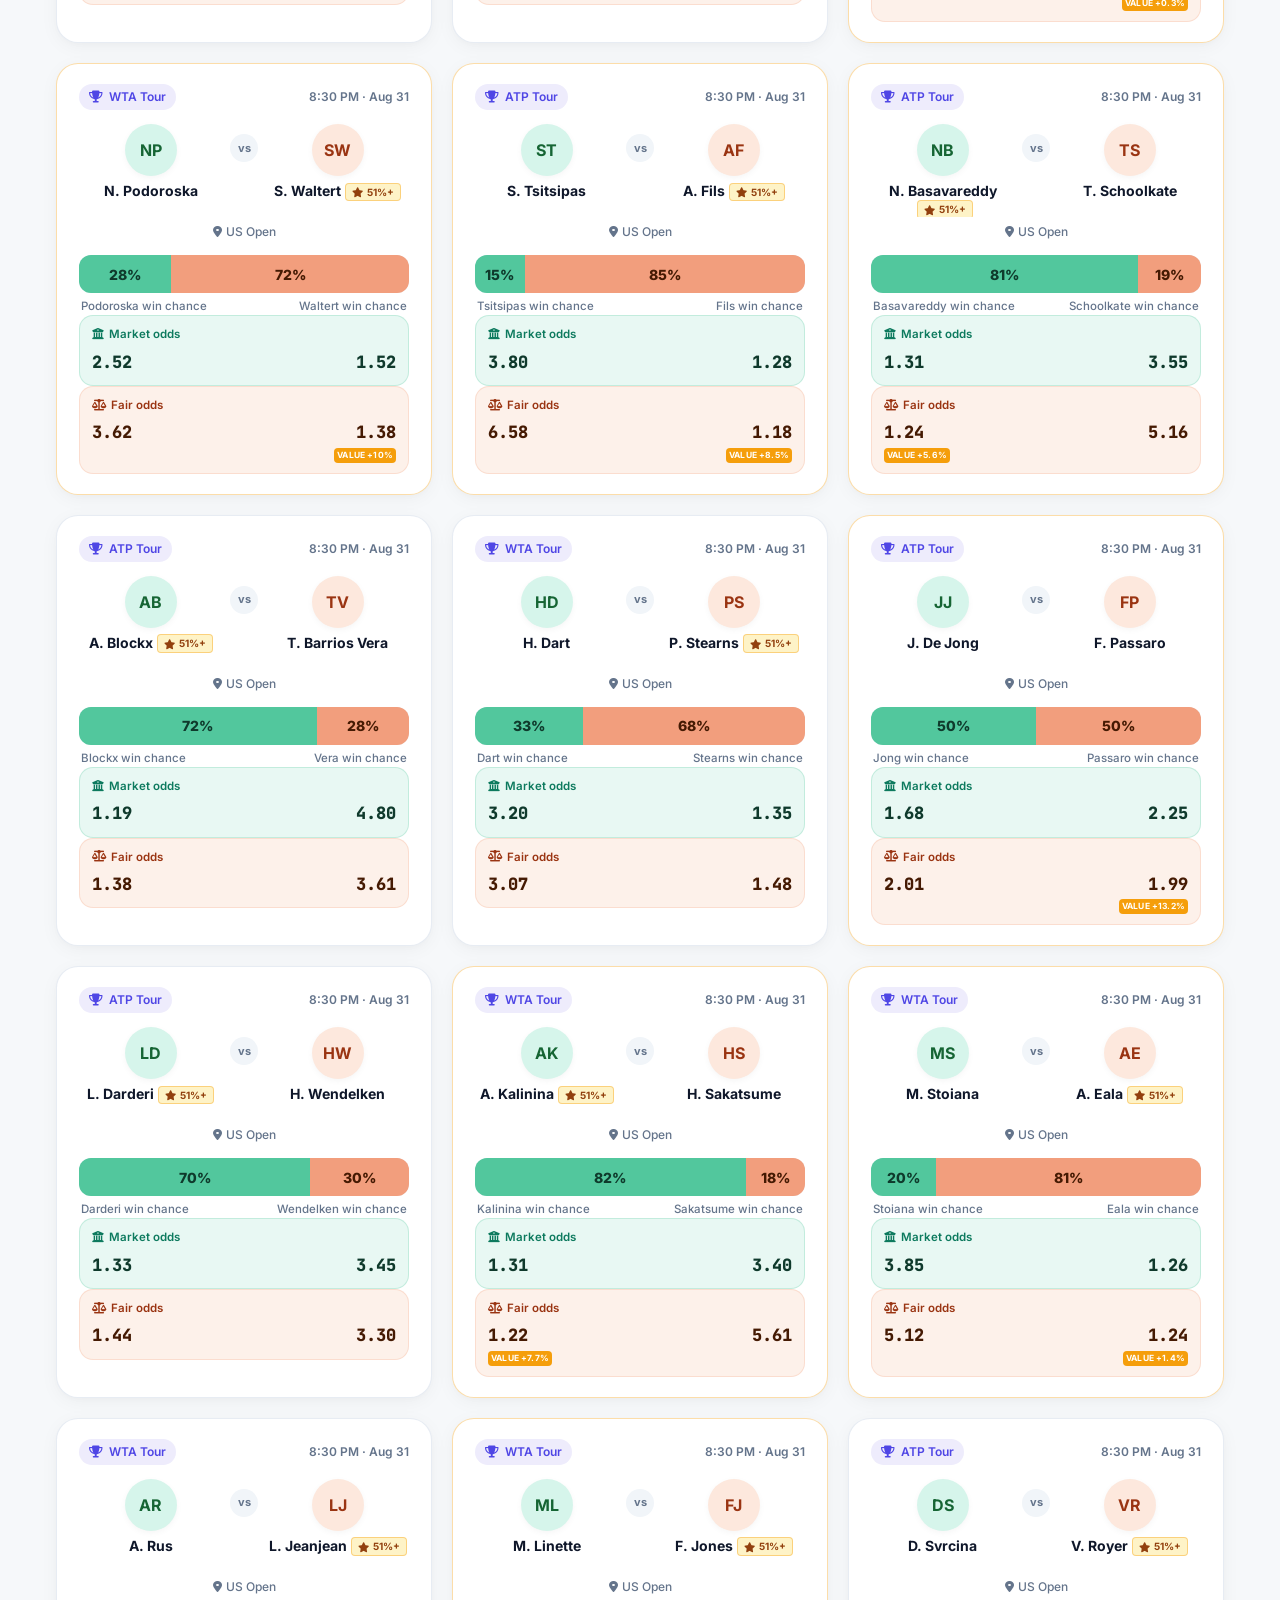
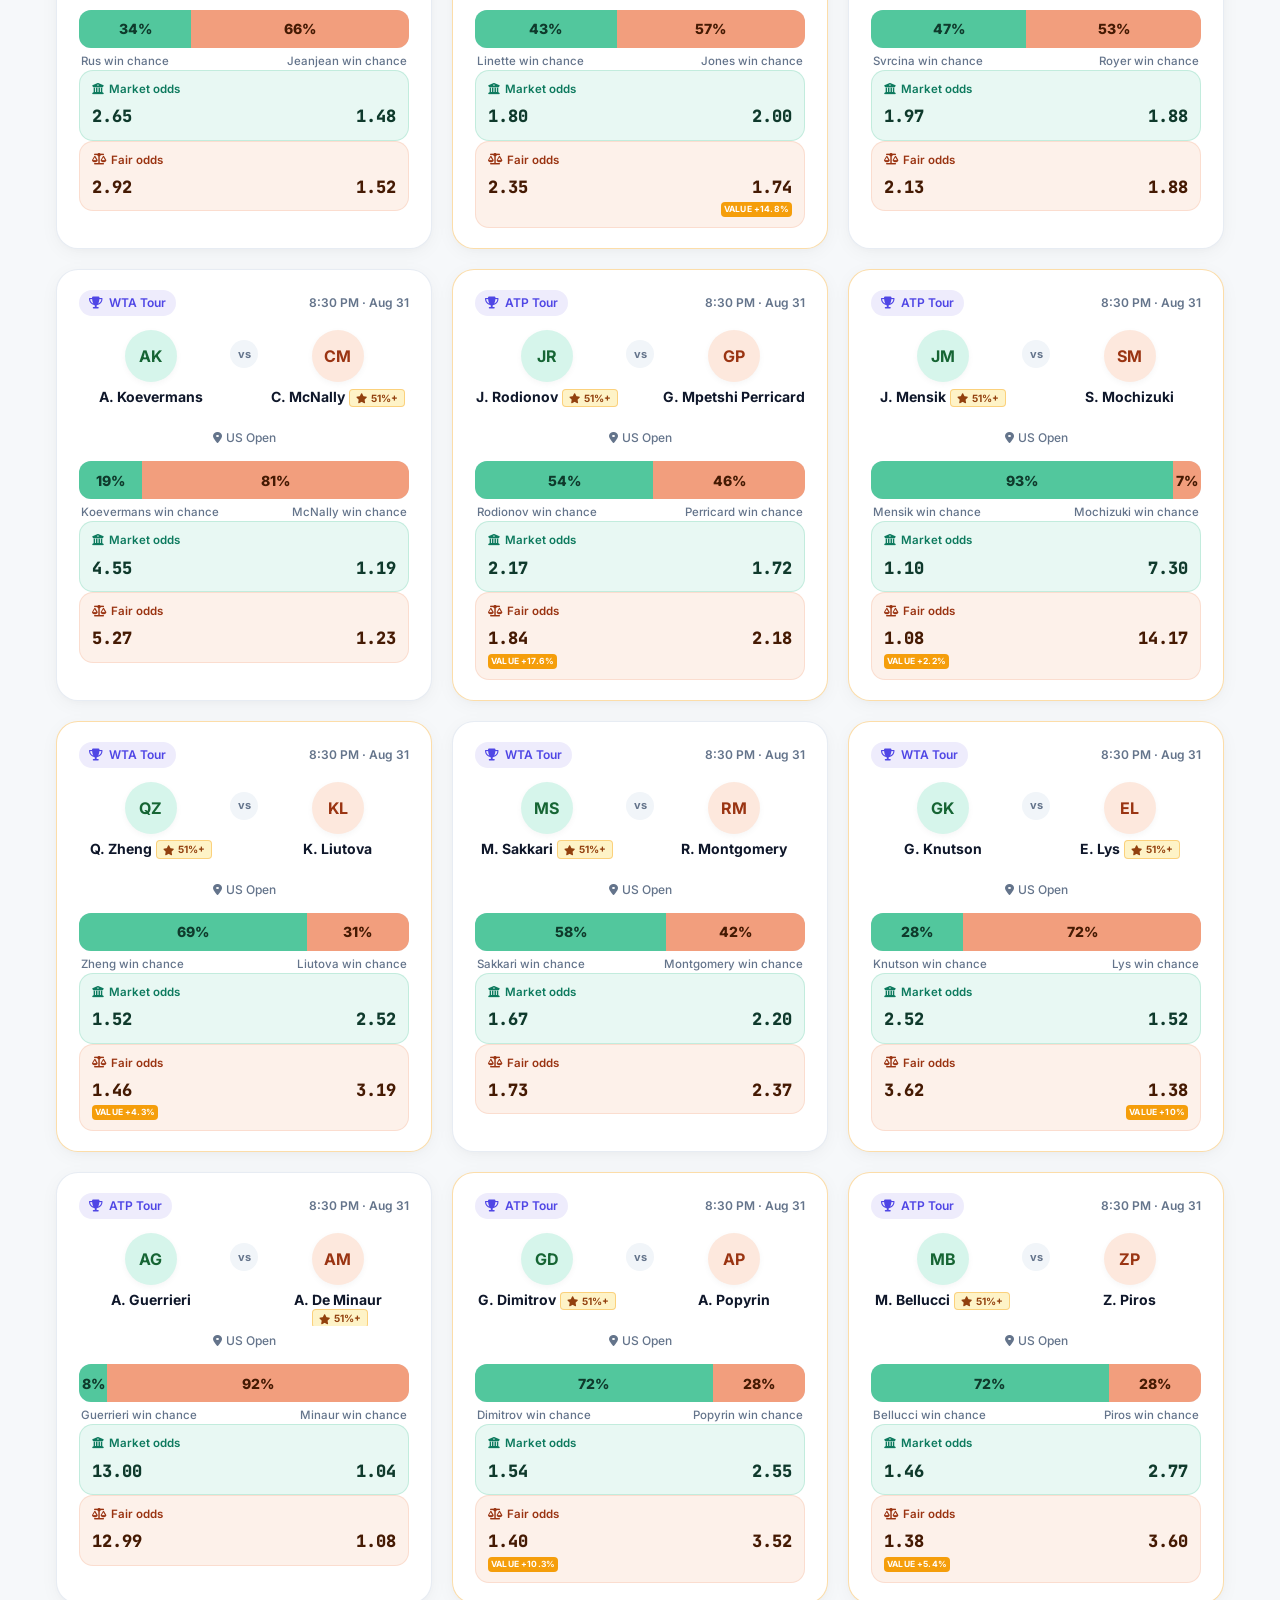
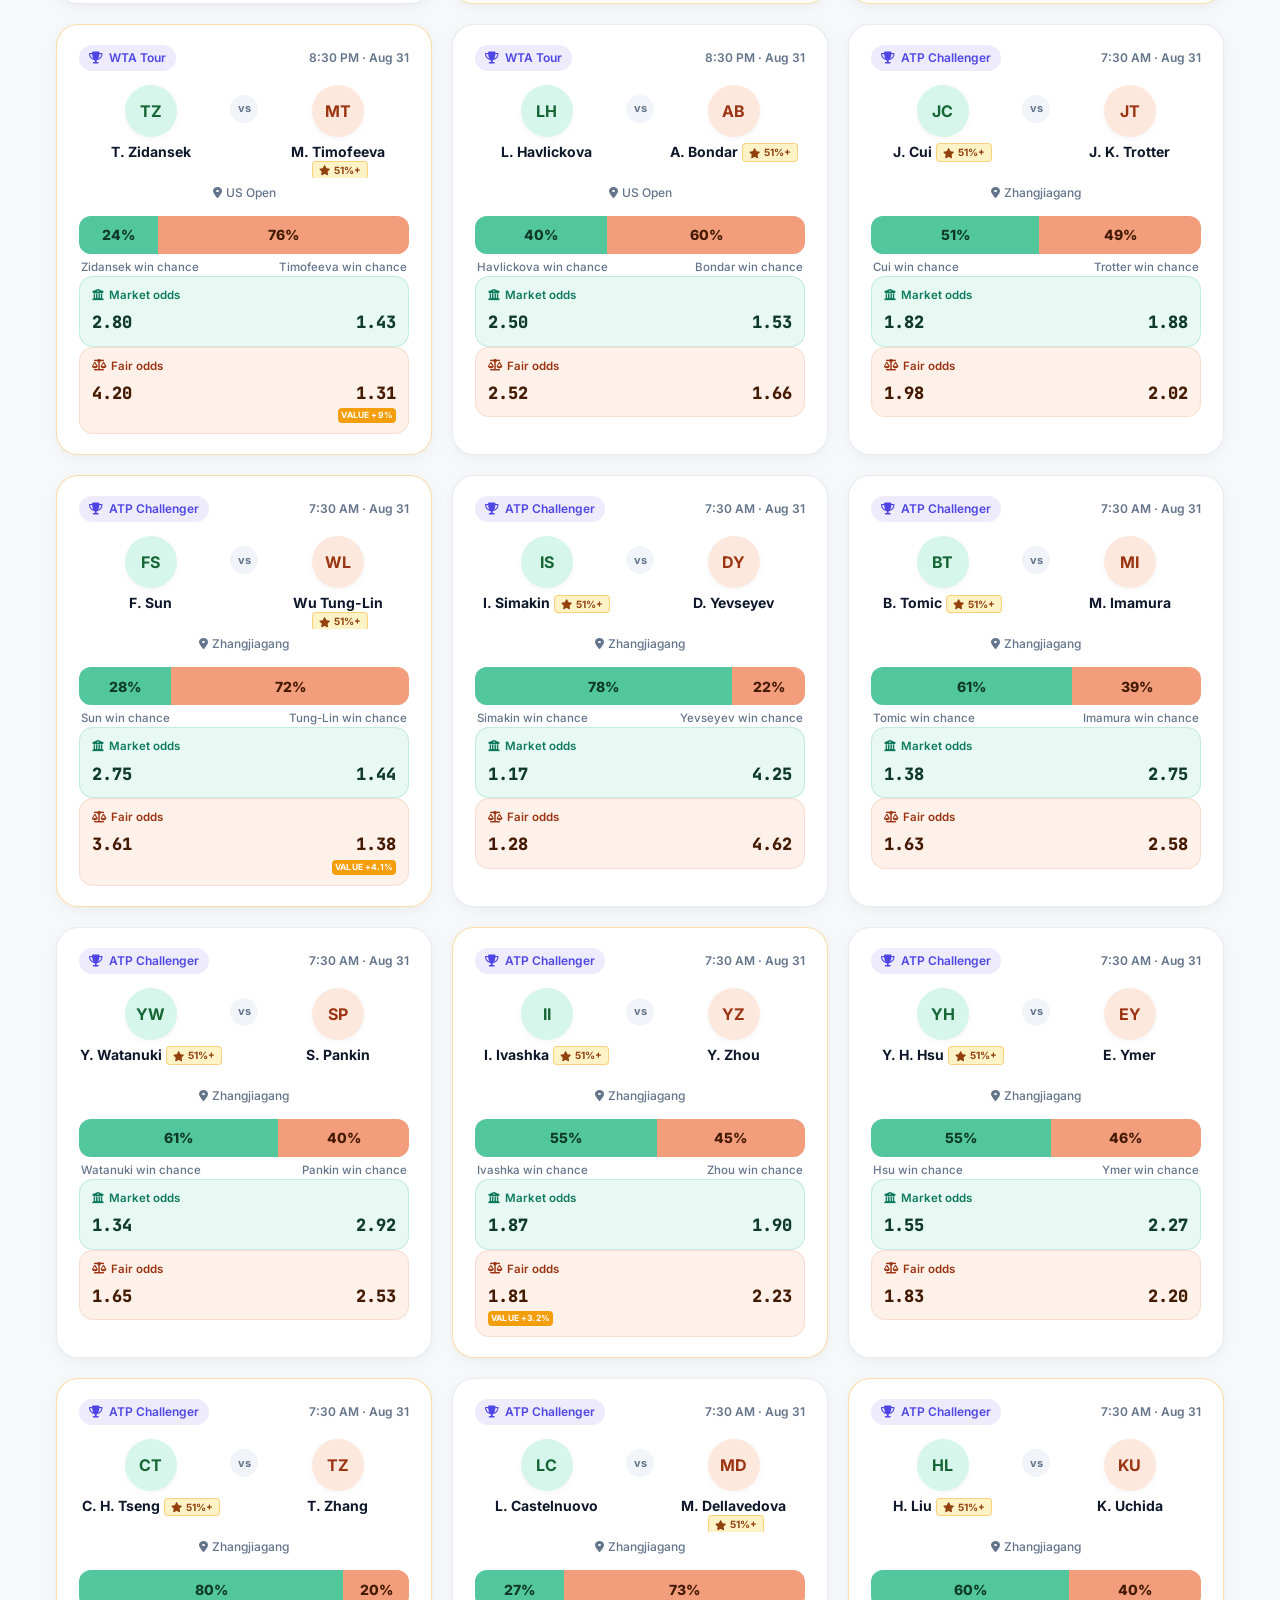
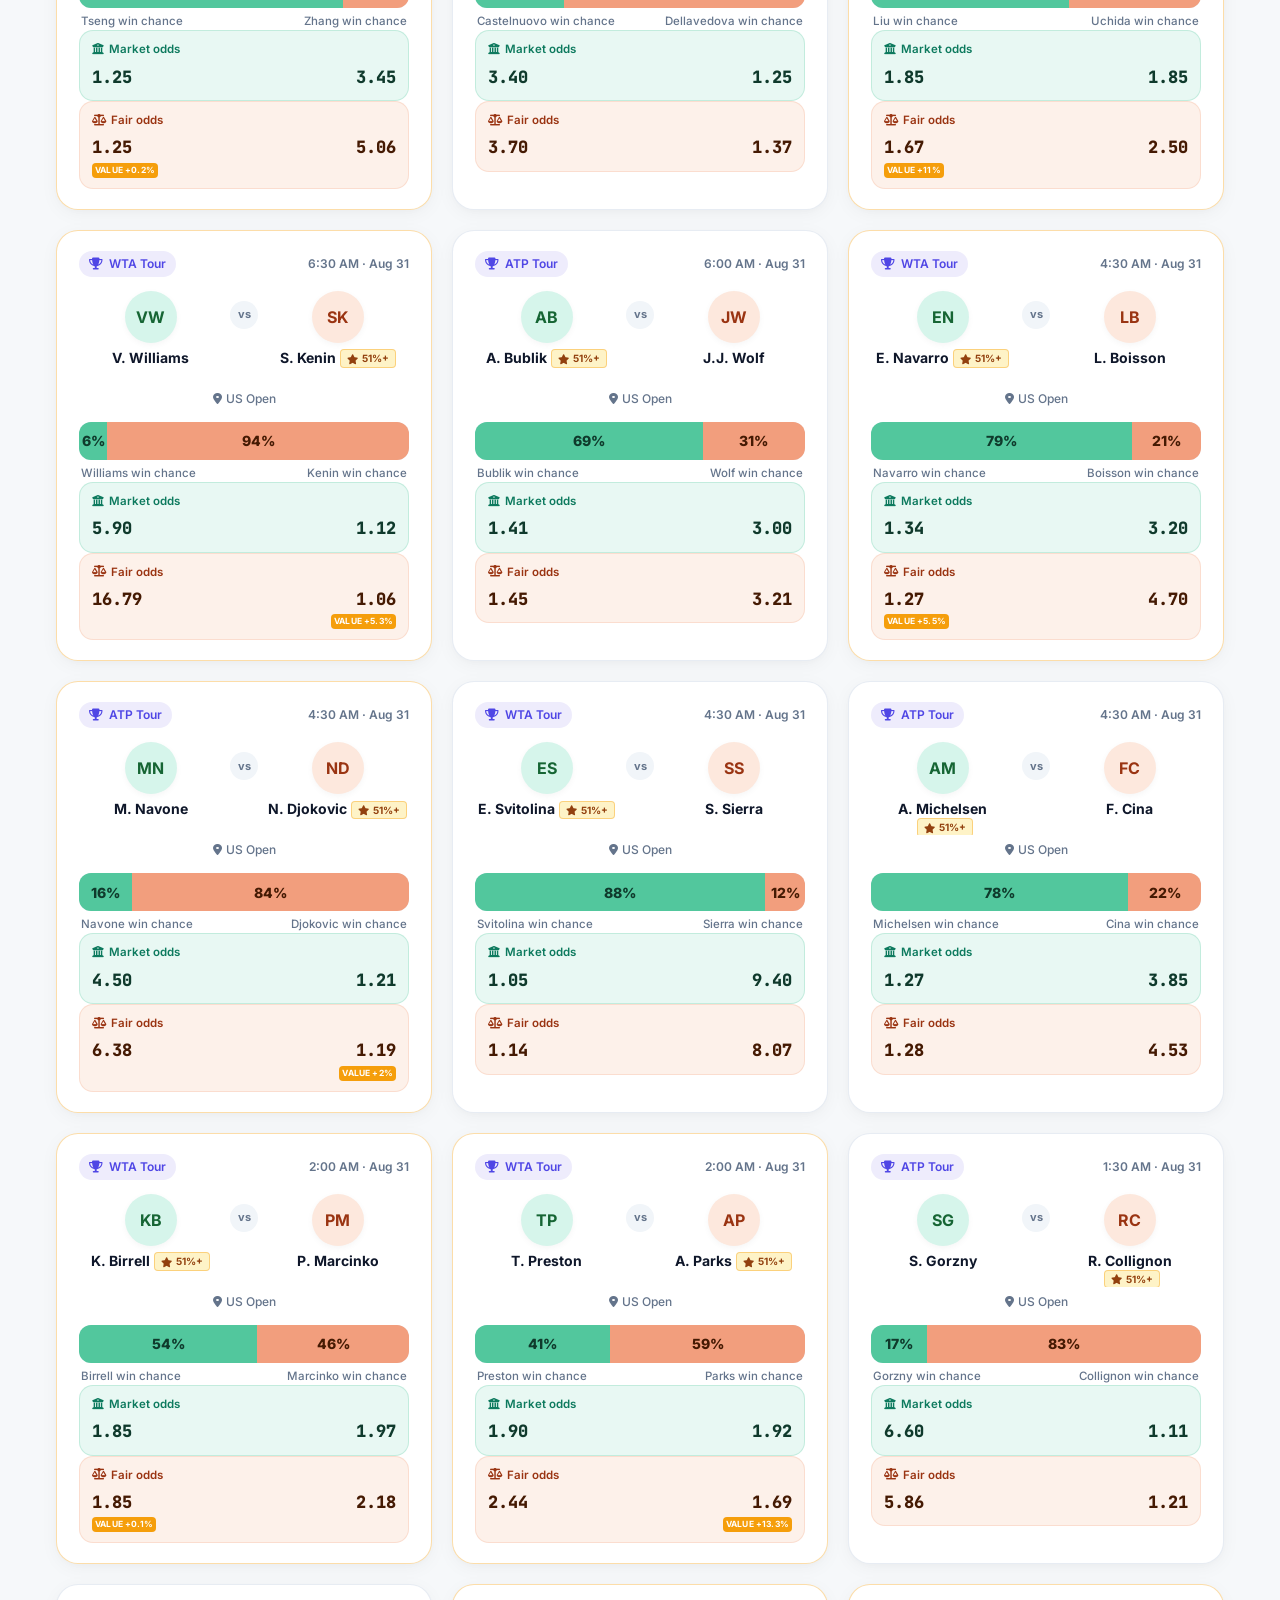
==== commit 1998bd56: "Refactor Finished Matches section to support 3 dynamic categories: Favorites (>=51%), Non-Favorites " ====
--- a/index.html
+++ b/index.html
@@ -117,9 +117,9 @@
       <div class="analytics-header">
         <div class="analytics-title">
           <i class="fa-solid fa-chart-line text-brand"></i>
-          <span>Favorites & Value Bet Performance Tracker</span>
-        </div>
-        <span class="analytics-badge">Strategy: ≥51% Probability +EV</span>
+          <span>Favorites & Strategy Performance Tracker</span>
+        </div>
+        <span class="analytics-badge" id="analyticsStrategyBadge">Strategy: Favorites (≥51%)</span>
       </div>
       <div class="analytics-grid">
         <div class="stat-box">
@@ -127,7 +127,7 @@
           <span class="stat-value" id="roiTotalFinished">0</span>
         </div>
         <div class="stat-box">
-          <span class="stat-label">Favorites (≥51%)</span>
+          <span class="stat-label" id="roiSubLabel">Favorites (≥51%)</span>
           <span class="stat-value" id="roiTotalFavs">0</span>
         </div>
         <div class="stat-box">
@@ -145,6 +145,27 @@
         <div class="stat-box highlight">
           <span class="stat-label">Realized ROI</span>
           <span class="stat-value text-emerald" id="roiPercentage">+0.0%</span>
+        </div>
+      </div>
+    </div>
+
+    <!-- Finished Matches Category Filter (Visible only in Finished view) -->
+    <div id="finishedFilterWrapper" class="finished-filter-container" style="display: none;">
+      <div class="finished-filter-bar">
+        <span class="finished-filter-title">
+          <i class="fa-solid fa-filter text-brand"></i>
+          <span>Category:</span>
+        </span>
+        <div class="finished-filter-options">
+          <button class="fin-filter-btn active" id="finFilterFav51" onclick="setFinishedCategory('fav51')">
+            <i class="fa-solid fa-star text-amber"></i> Favorites (≥51%)
+          </button>
+          <button class="fin-filter-btn" id="finFilterUnder51" onclick="setFinishedCategory('under51')">
+            <i class="fa-solid fa-scale-unbalanced"></i> Non-Favorites (&lt;51%)
+          </button>
+          <button class="fin-filter-btn" id="finFilterAll" onclick="setFinishedCategory('all')">
+            <i class="fa-solid fa-globe"></i> All Matches (No Filter)
+          </button>
         </div>
       </div>
     </div>
--- a/style.css
+++ b/style.css
@@ -1158,6 +1158,43 @@
     font-size: 9.5px;
   }
 
+  /* Finished Filter Bar on Mobile */
+  .finished-filter-container {
+    margin-bottom: 12px;
+  }
+
+  .finished-filter-bar {
+    flex-direction: column;
+    align-items: stretch;
+    gap: 6px;
+    padding: 8px 10px;
+    border-radius: 10px;
+  }
+
+  .finished-filter-title {
+    font-size: 11.5px;
+  }
+
+  .finished-filter-options {
+    display: grid;
+    grid-template-columns: 1fr 1fr 1fr;
+    gap: 4px;
+    width: 100%;
+  }
+
+  .fin-filter-btn {
+    font-size: 10px;
+    padding: 6px 2px;
+    justify-content: center;
+    text-align: center;
+    border-radius: 6px;
+    gap: 3px;
+  }
+
+  .fin-filter-btn i {
+    font-size: 9.5px;
+  }
+
   /* Analytics Grid on Mobile */
   .analytics-card {
     padding: 12px 14px;
@@ -1867,3 +1904,65 @@
   color: #DC2626;
 }
 
+/* ==========================================================================
+   Finished Matches Category Filter Bar (Desktop)
+   ========================================================================== */
+.finished-filter-container {
+  margin-bottom: 16px;
+  animation: fadeIn 0.2s ease;
+}
+
+.finished-filter-bar {
+  display: flex;
+  align-items: center;
+  gap: 12px;
+  background: #FFFFFF;
+  padding: 8px 14px;
+  border-radius: 12px;
+  border: 1px solid var(--border-color);
+  box-shadow: 0 1px 3px rgba(0, 0, 0, 0.02);
+}
+
+.finished-filter-title {
+  display: flex;
+  align-items: center;
+  gap: 6px;
+  font-size: 13px;
+  font-weight: 700;
+  color: var(--text-secondary);
+}
+
+.finished-filter-options {
+  display: flex;
+  gap: 6px;
+  flex-wrap: wrap;
+}
+
+.fin-filter-btn {
+  border: 1px solid #E2E8F0;
+  background: #F8FAFC;
+  color: #475569;
+  padding: 6px 12px;
+  border-radius: 8px;
+  font-size: 12.5px;
+  font-weight: 600;
+  cursor: pointer;
+  display: inline-flex;
+  align-items: center;
+  gap: 6px;
+  transition: all 0.15s ease;
+}
+
+.fin-filter-btn:hover {
+  background: #F1F5F9;
+  border-color: #CBD5E1;
+}
+
+.fin-filter-btn.active {
+  background: #EEF2FF;
+  color: #4338CA;
+  border-color: #6366F1;
+  font-weight: 700;
+}
+
+
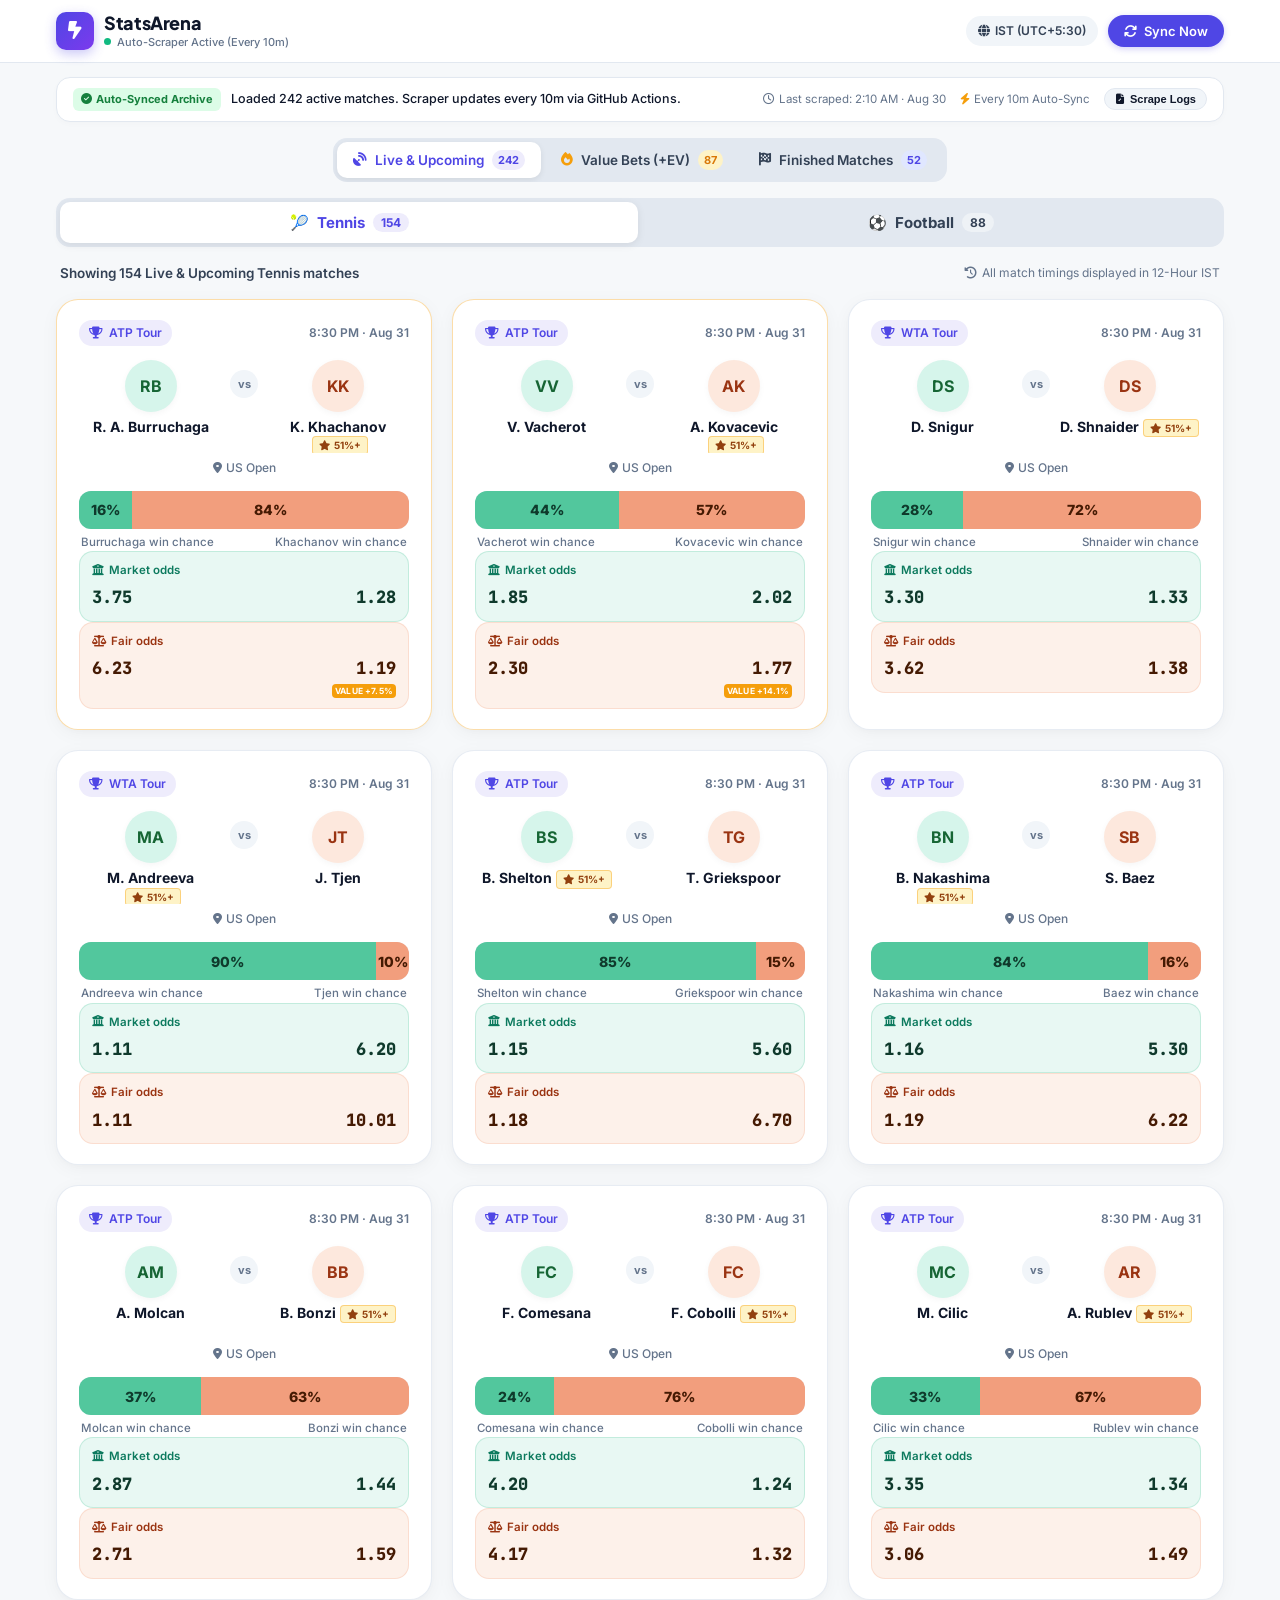
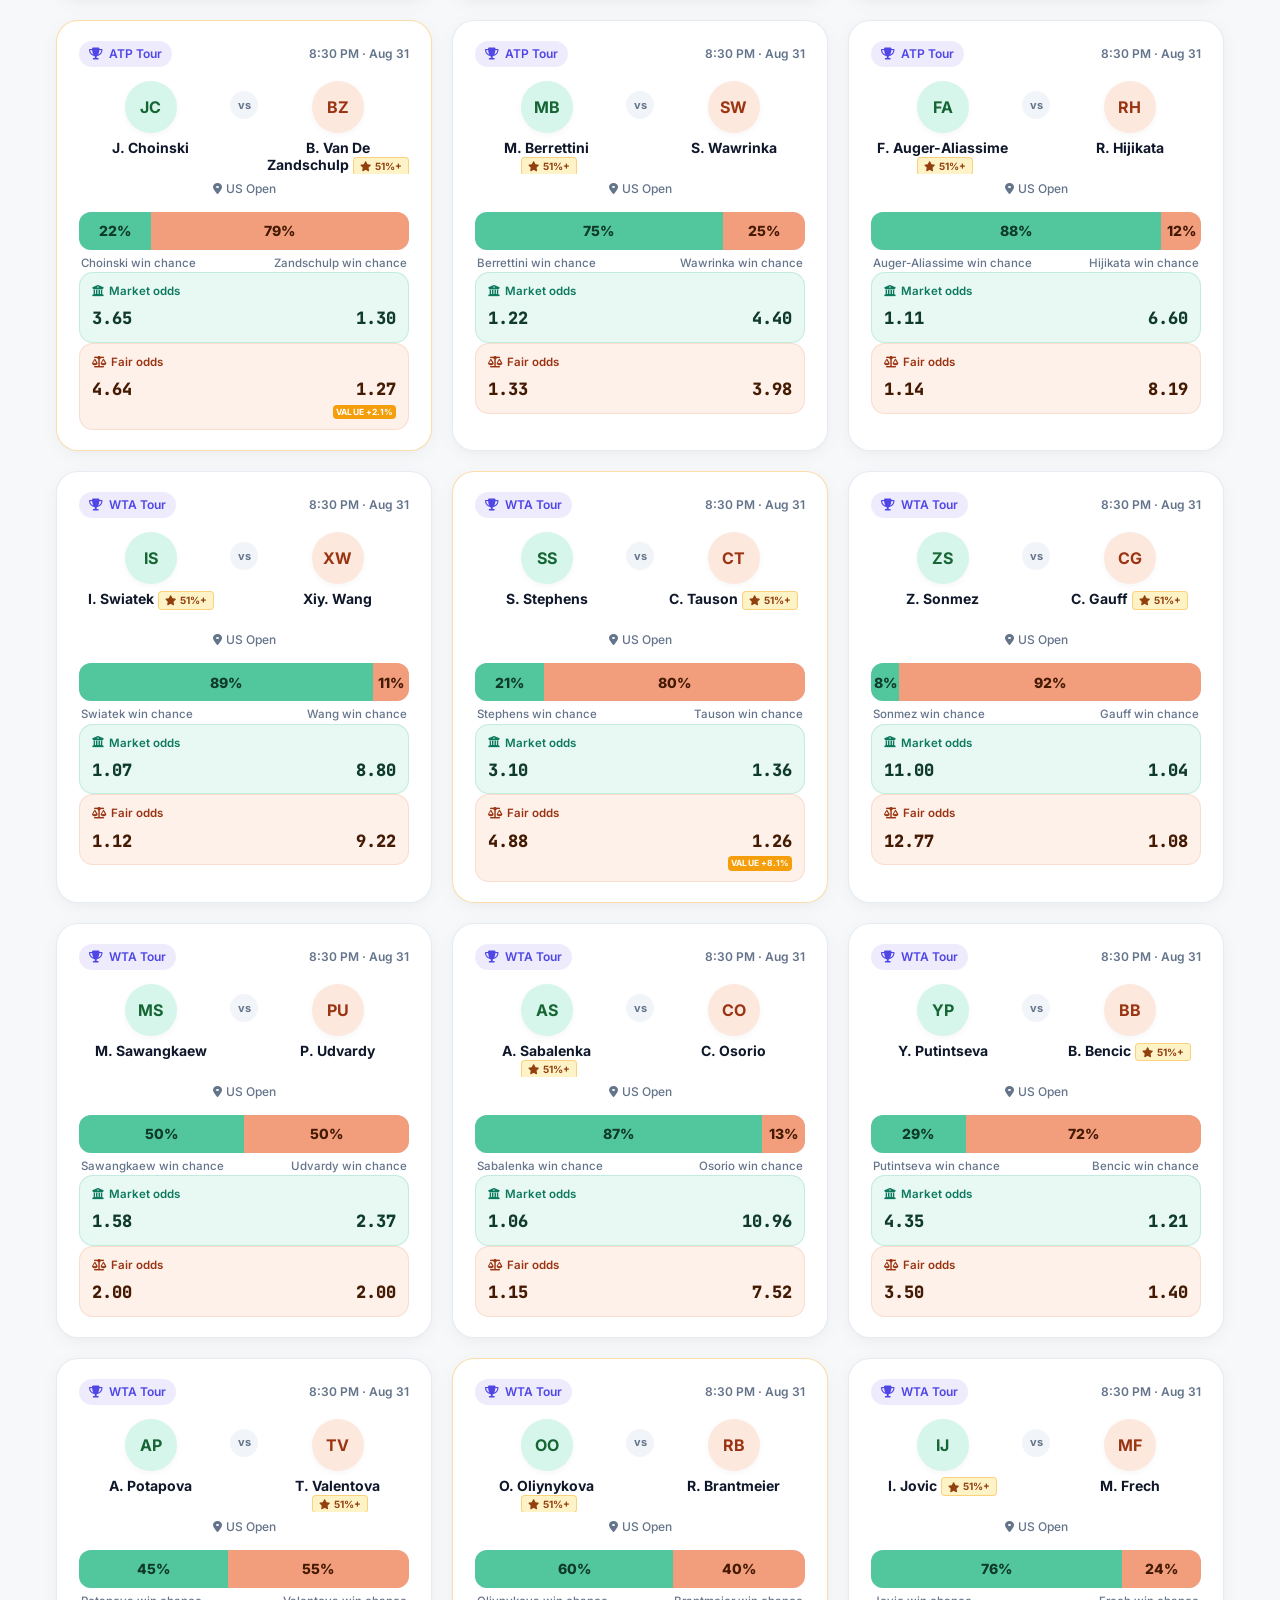
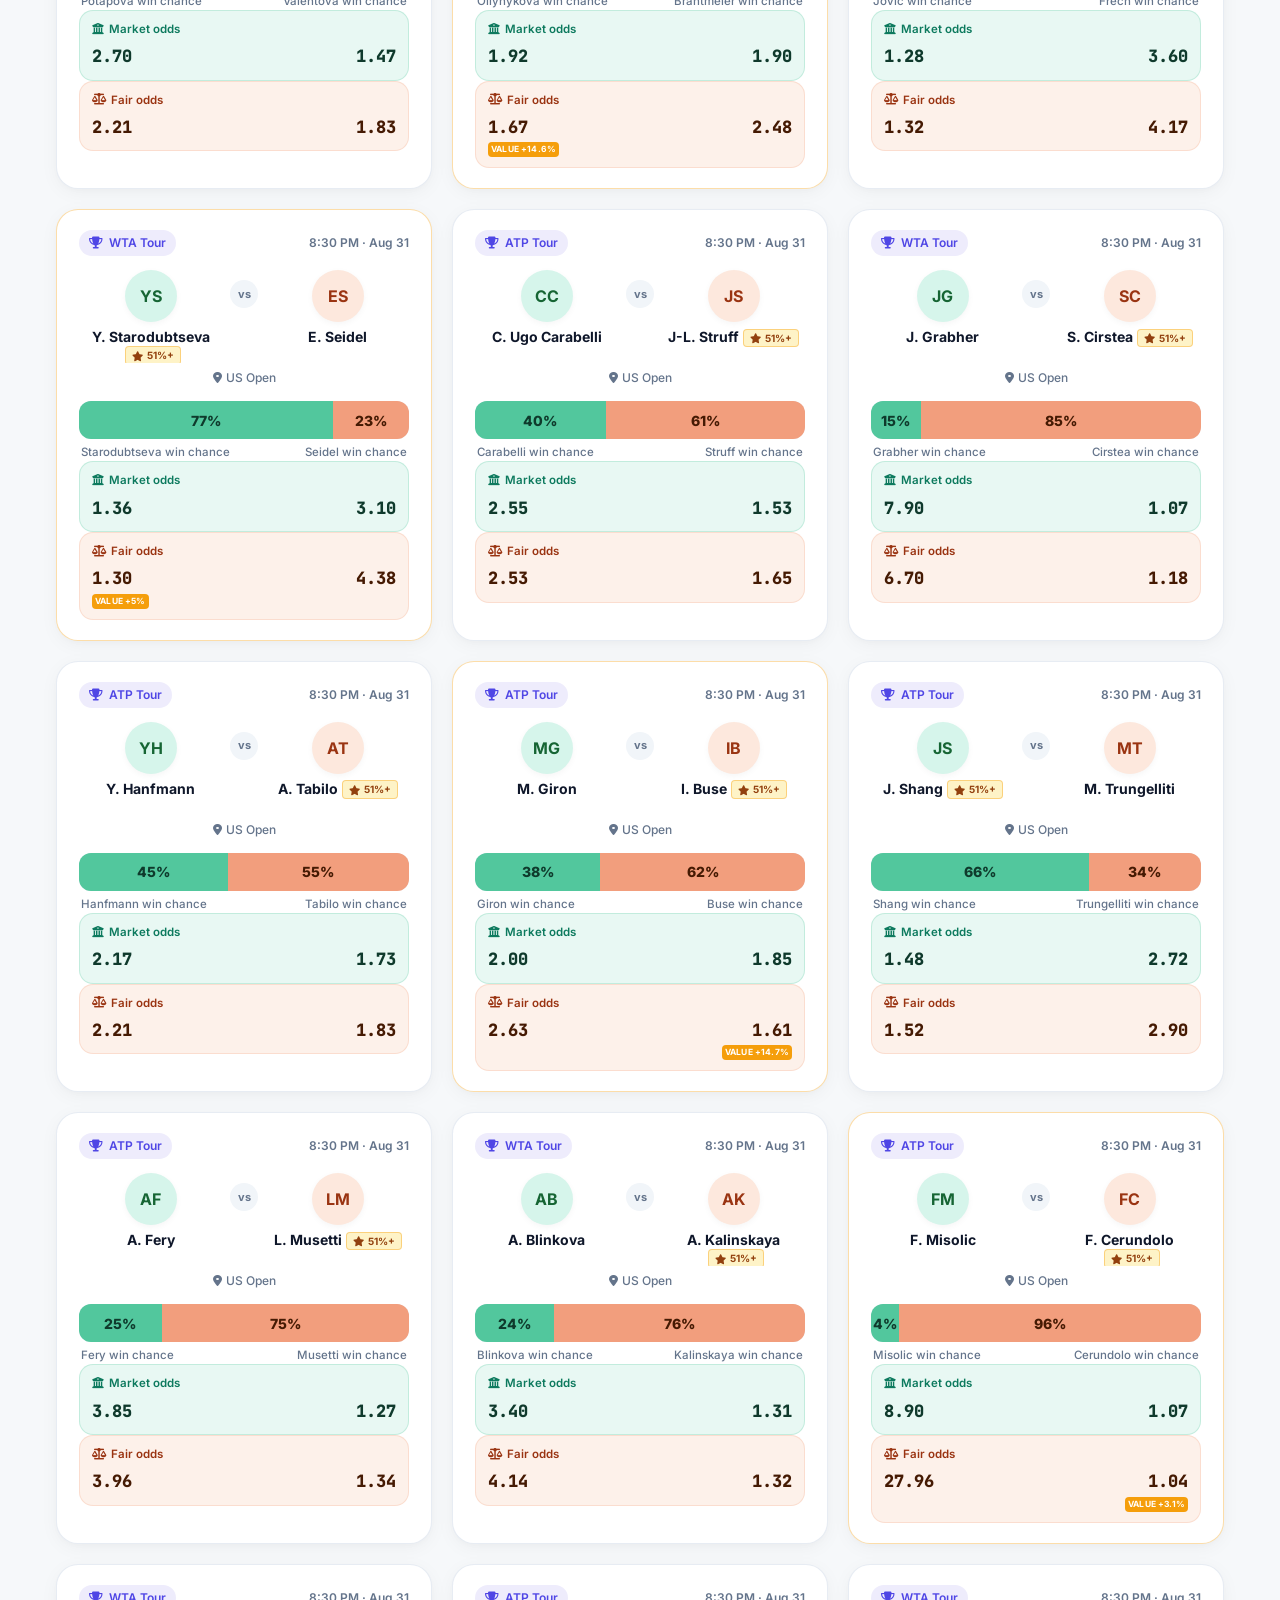
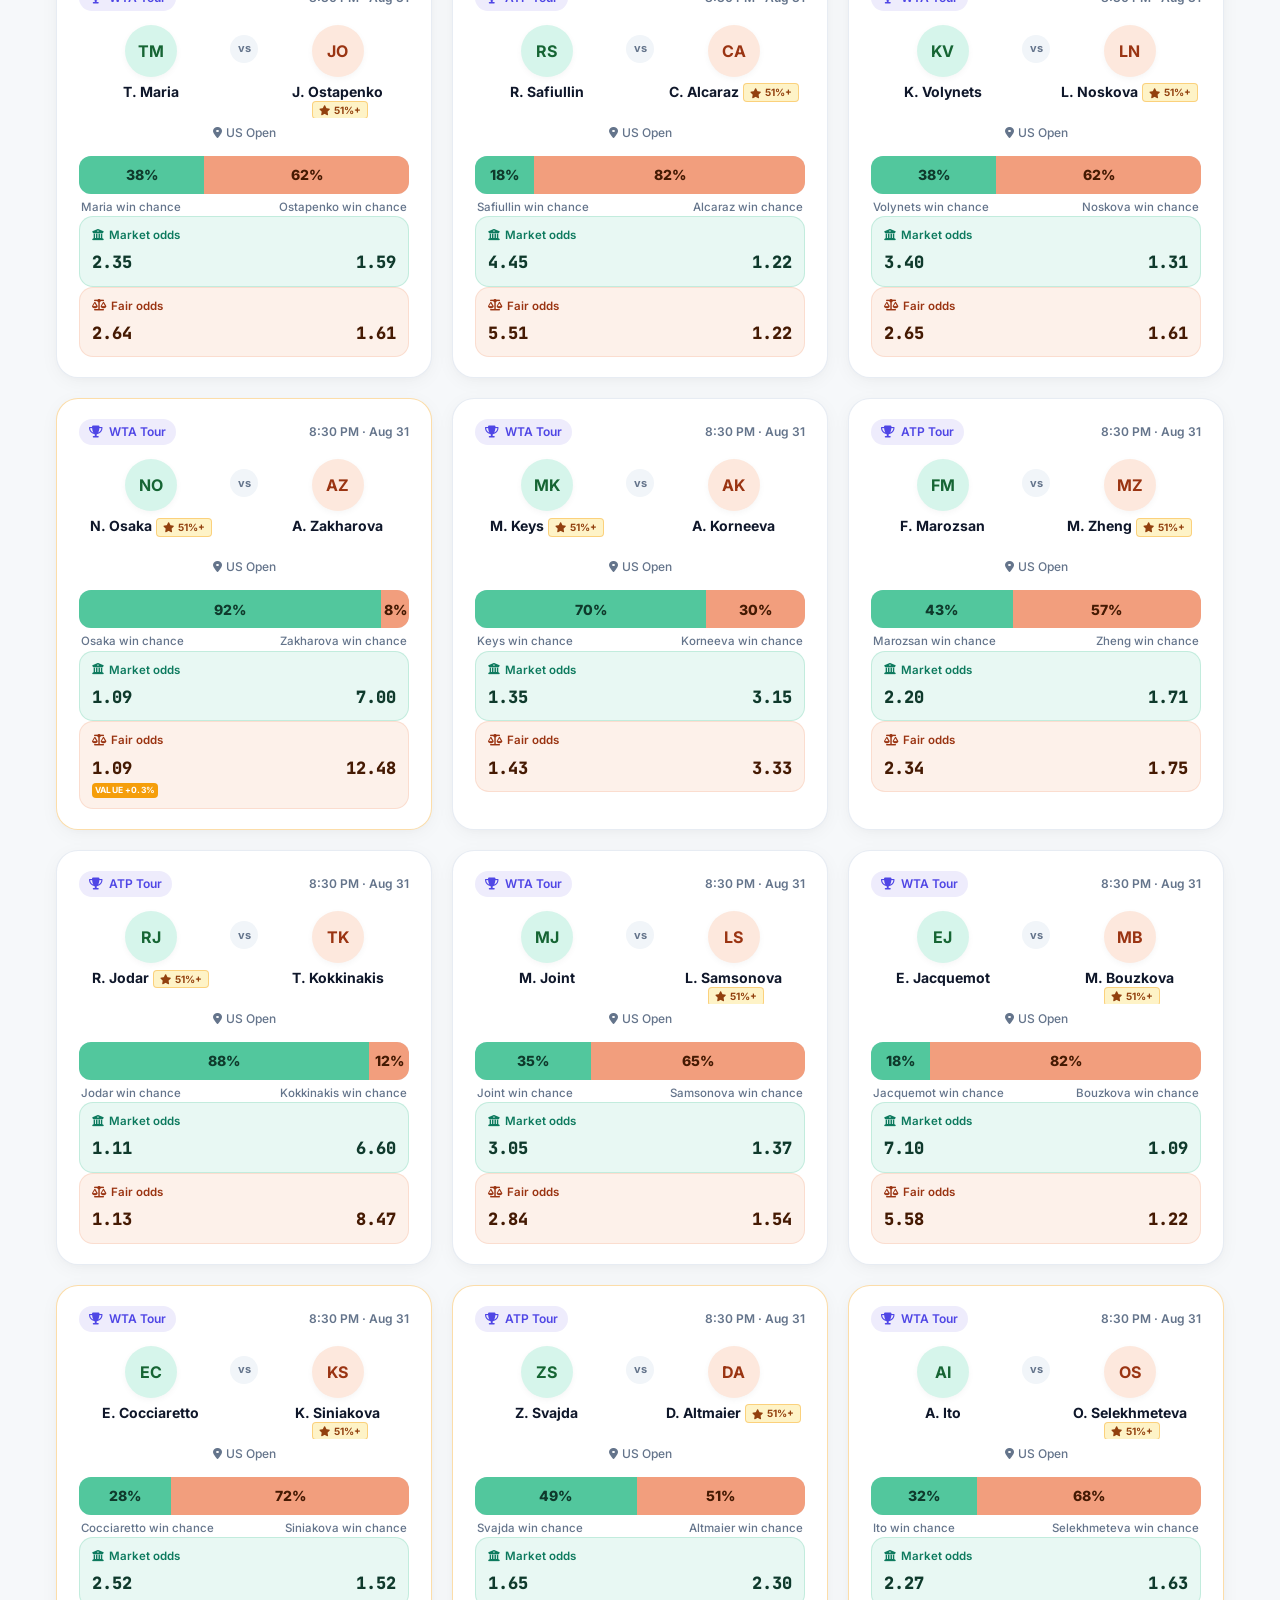
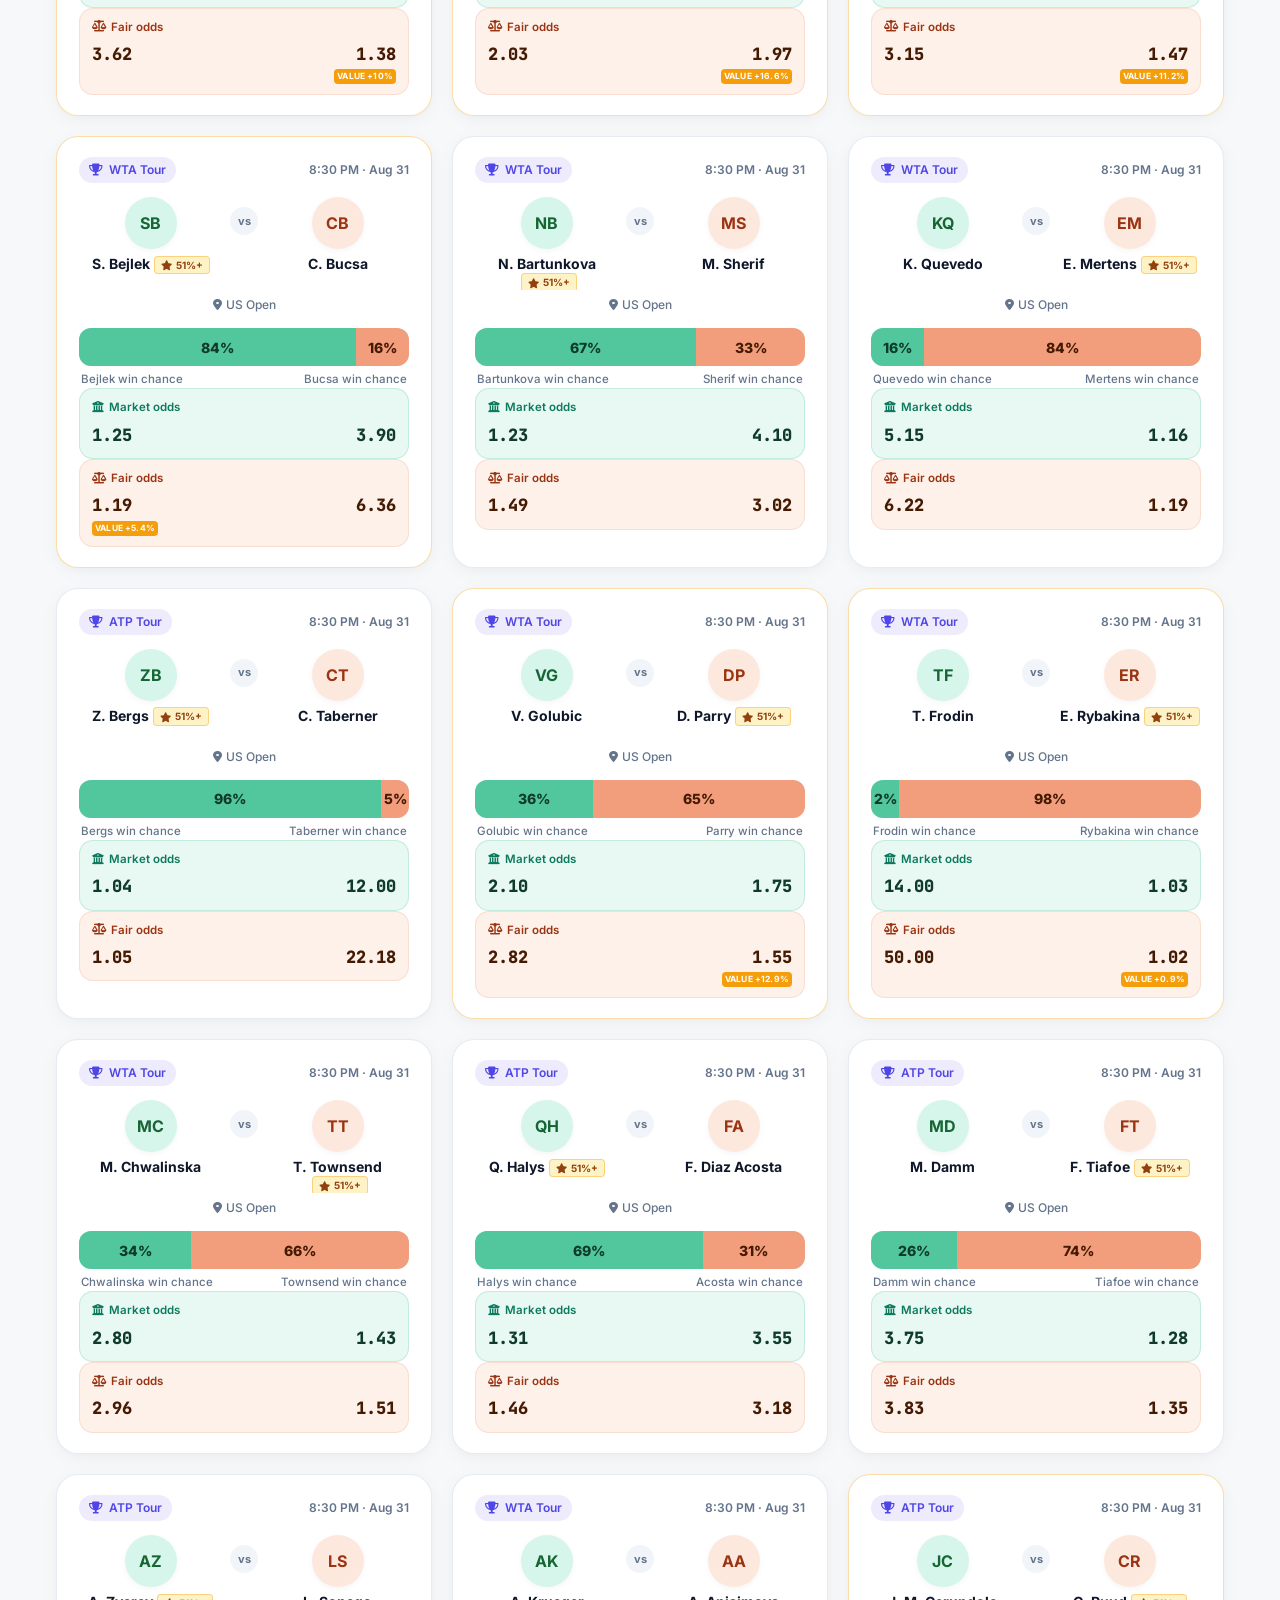
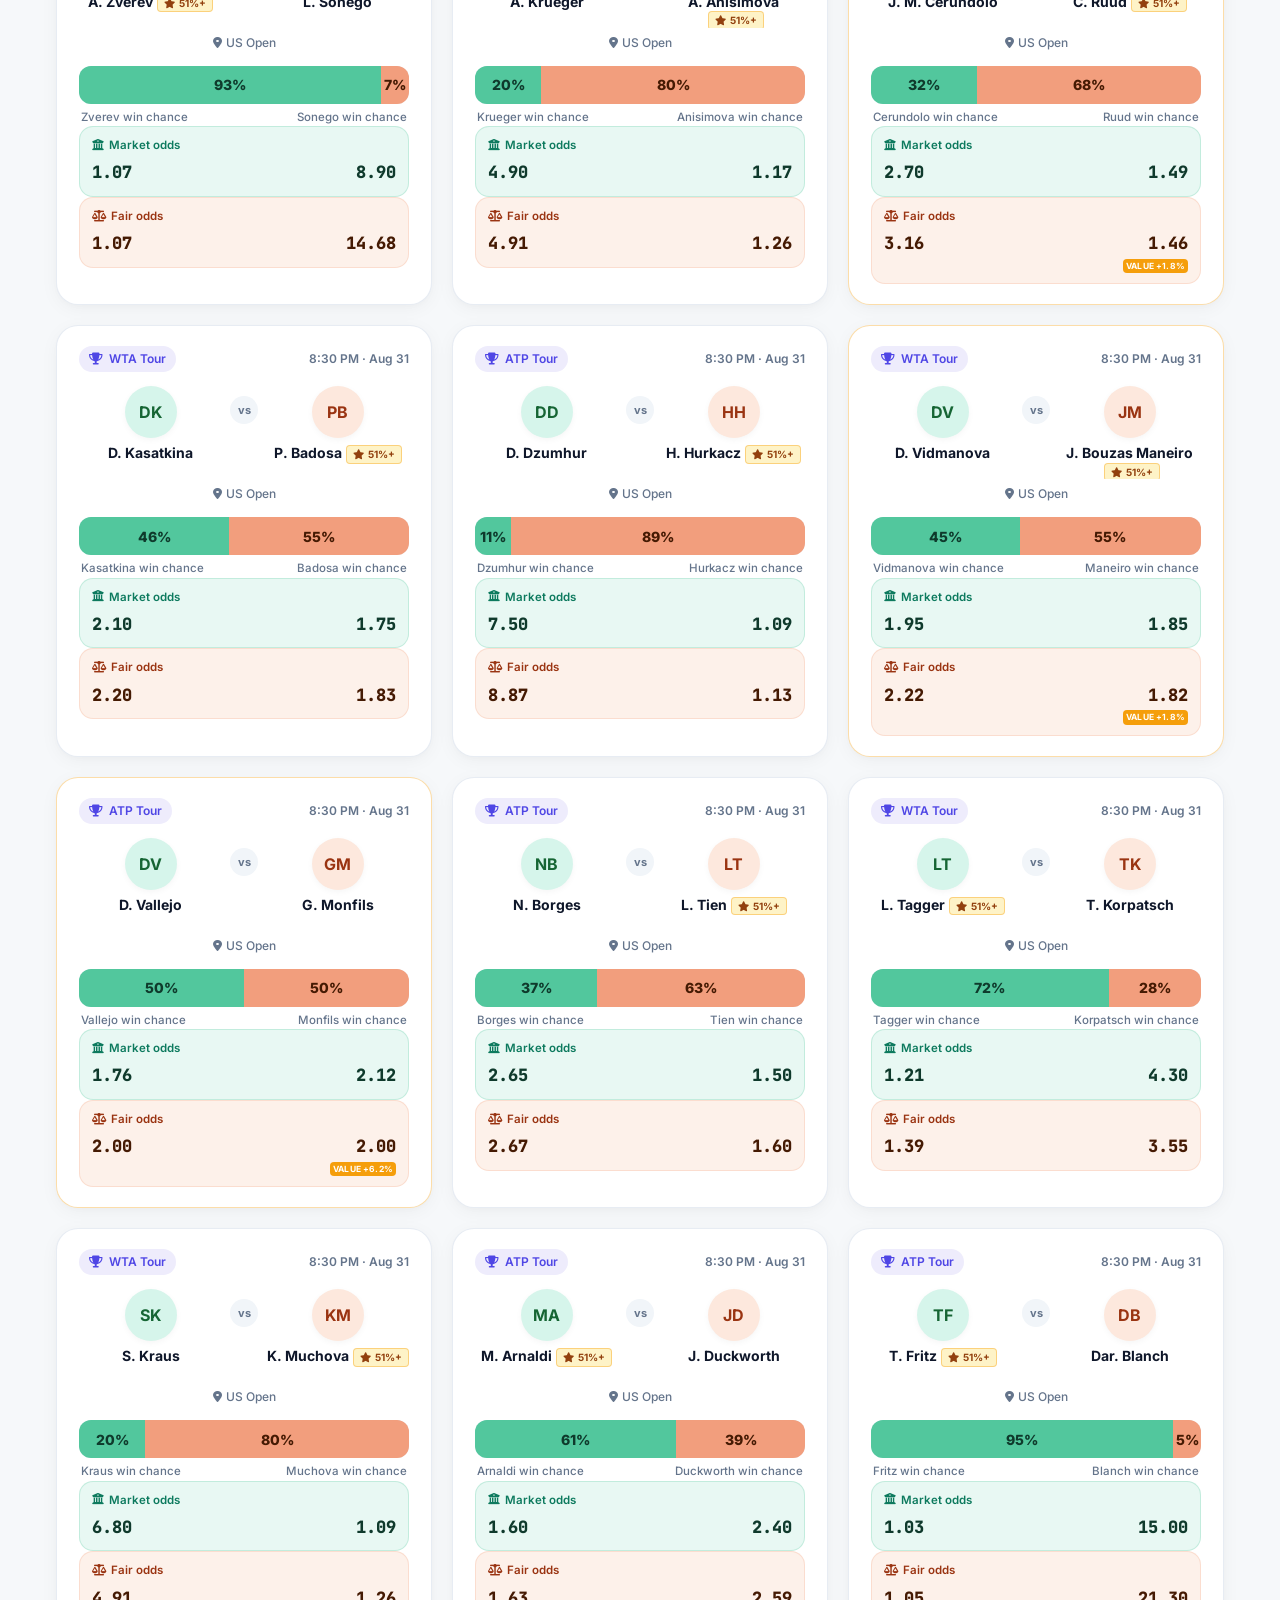
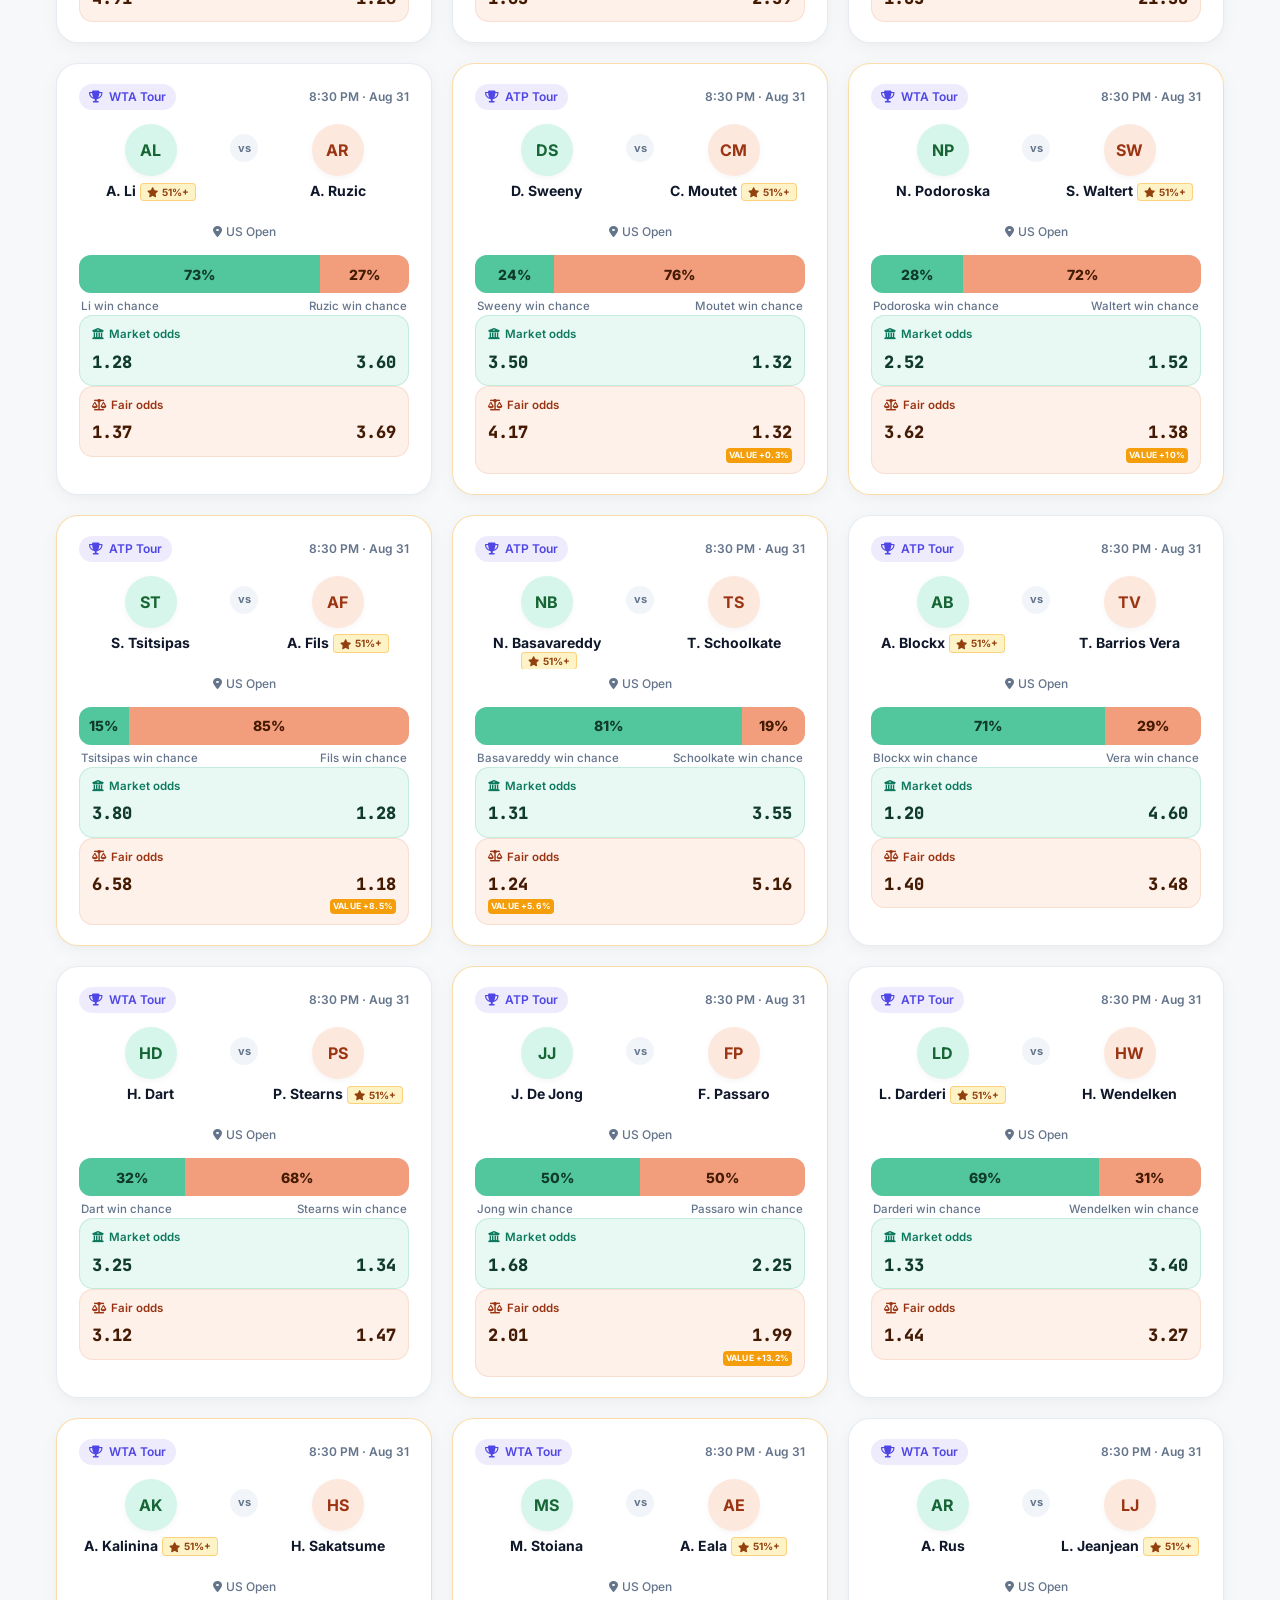
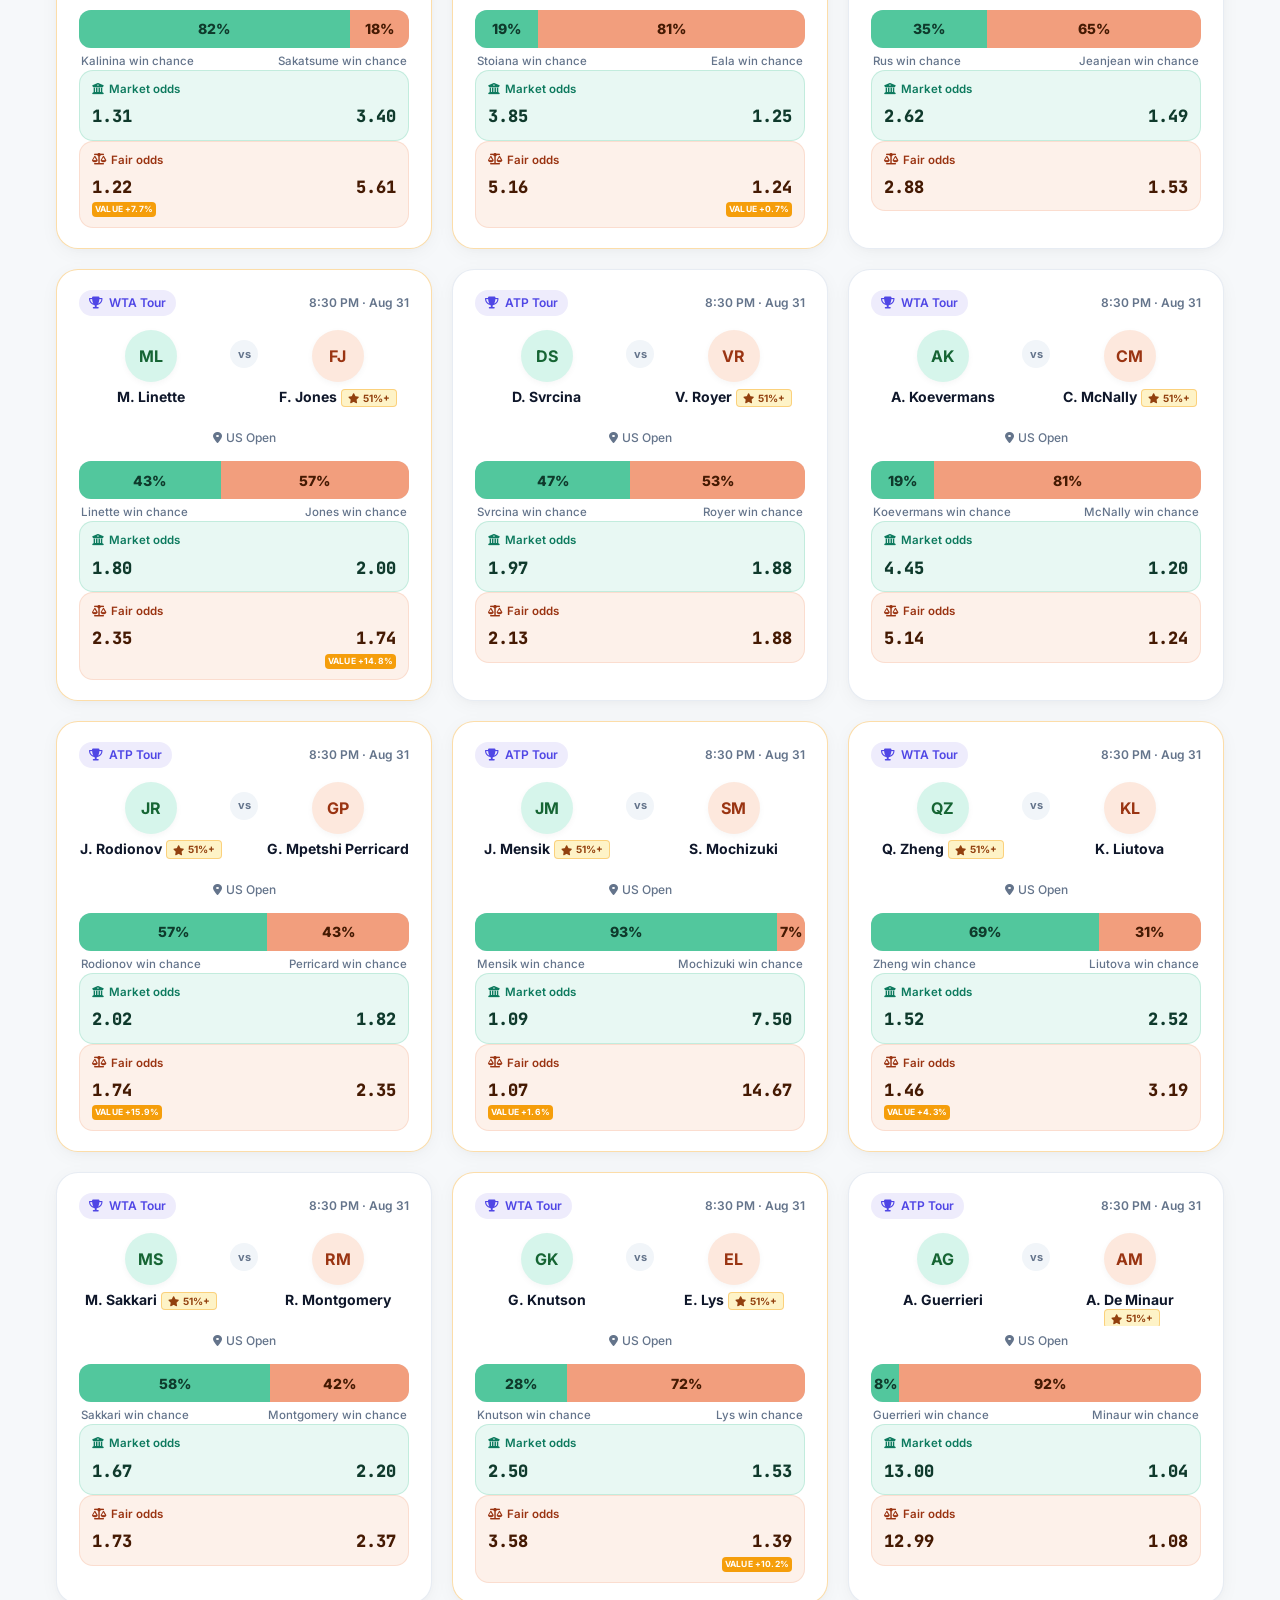
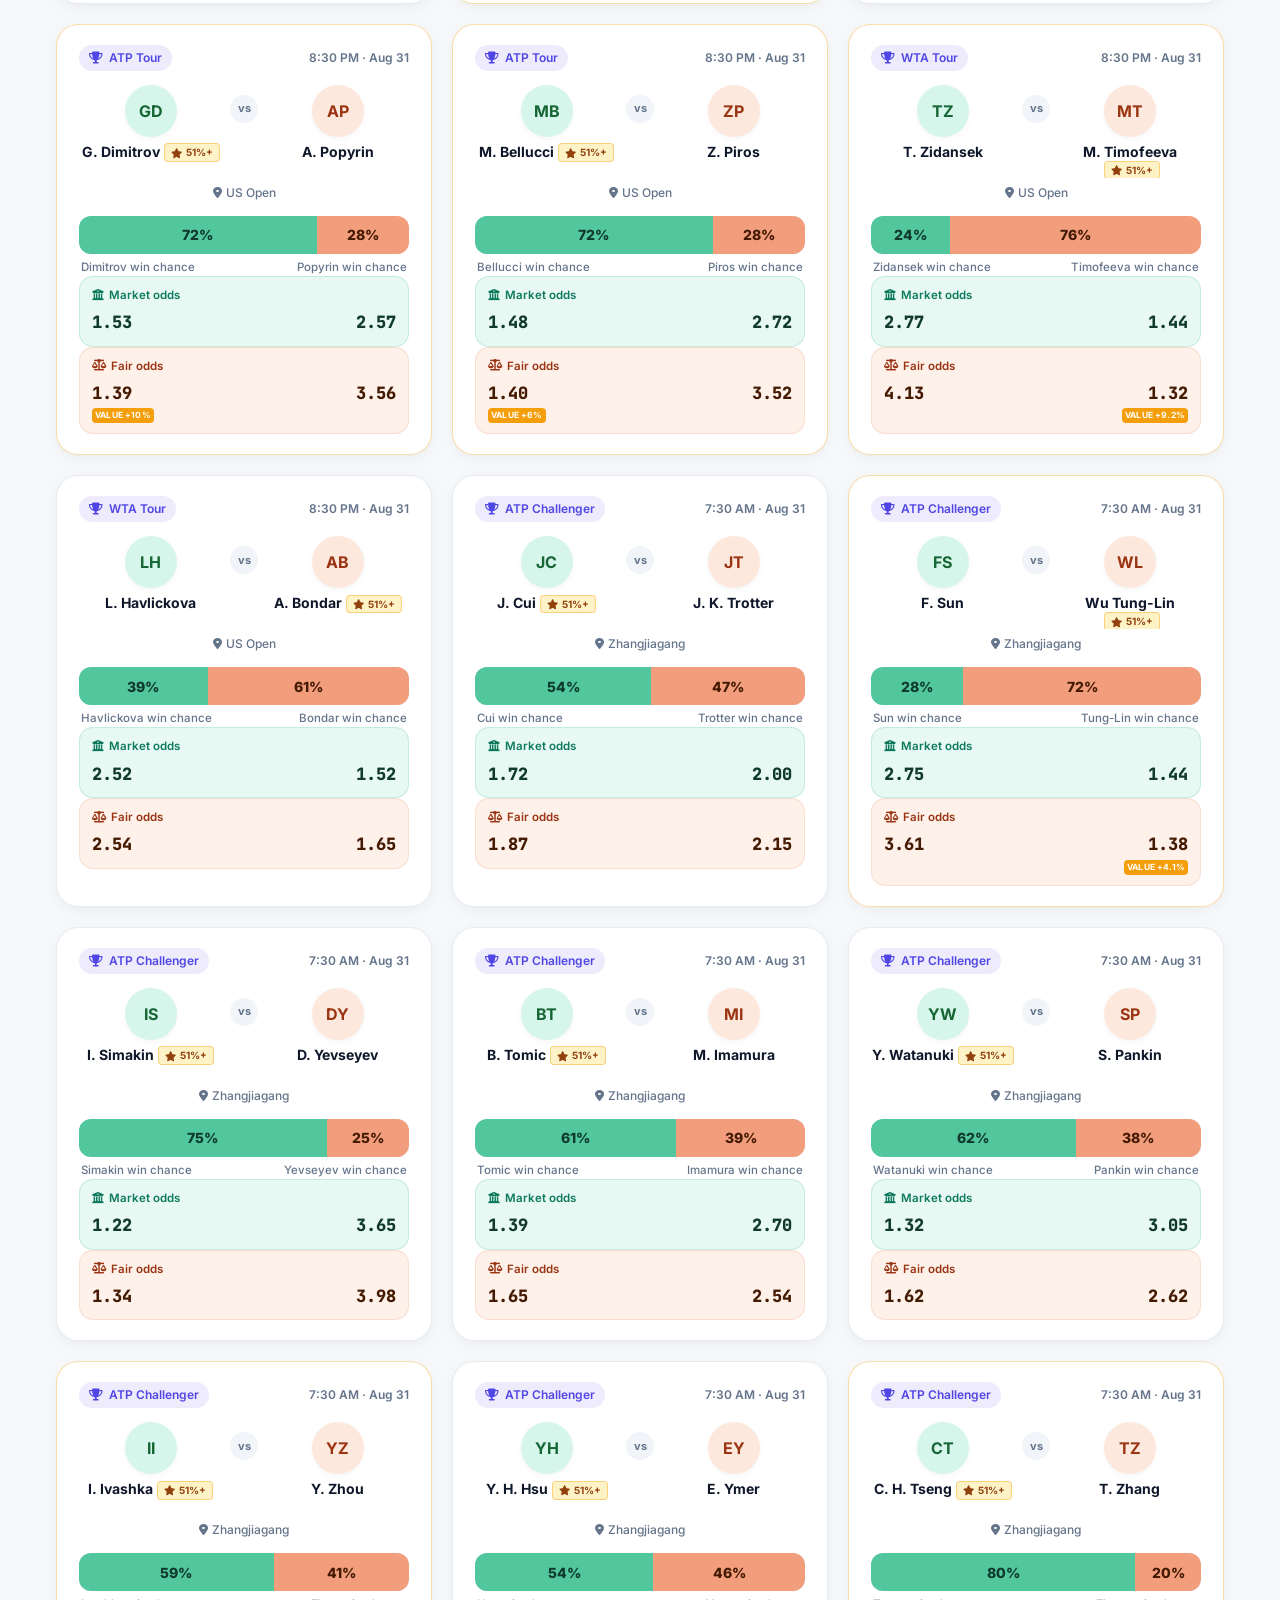
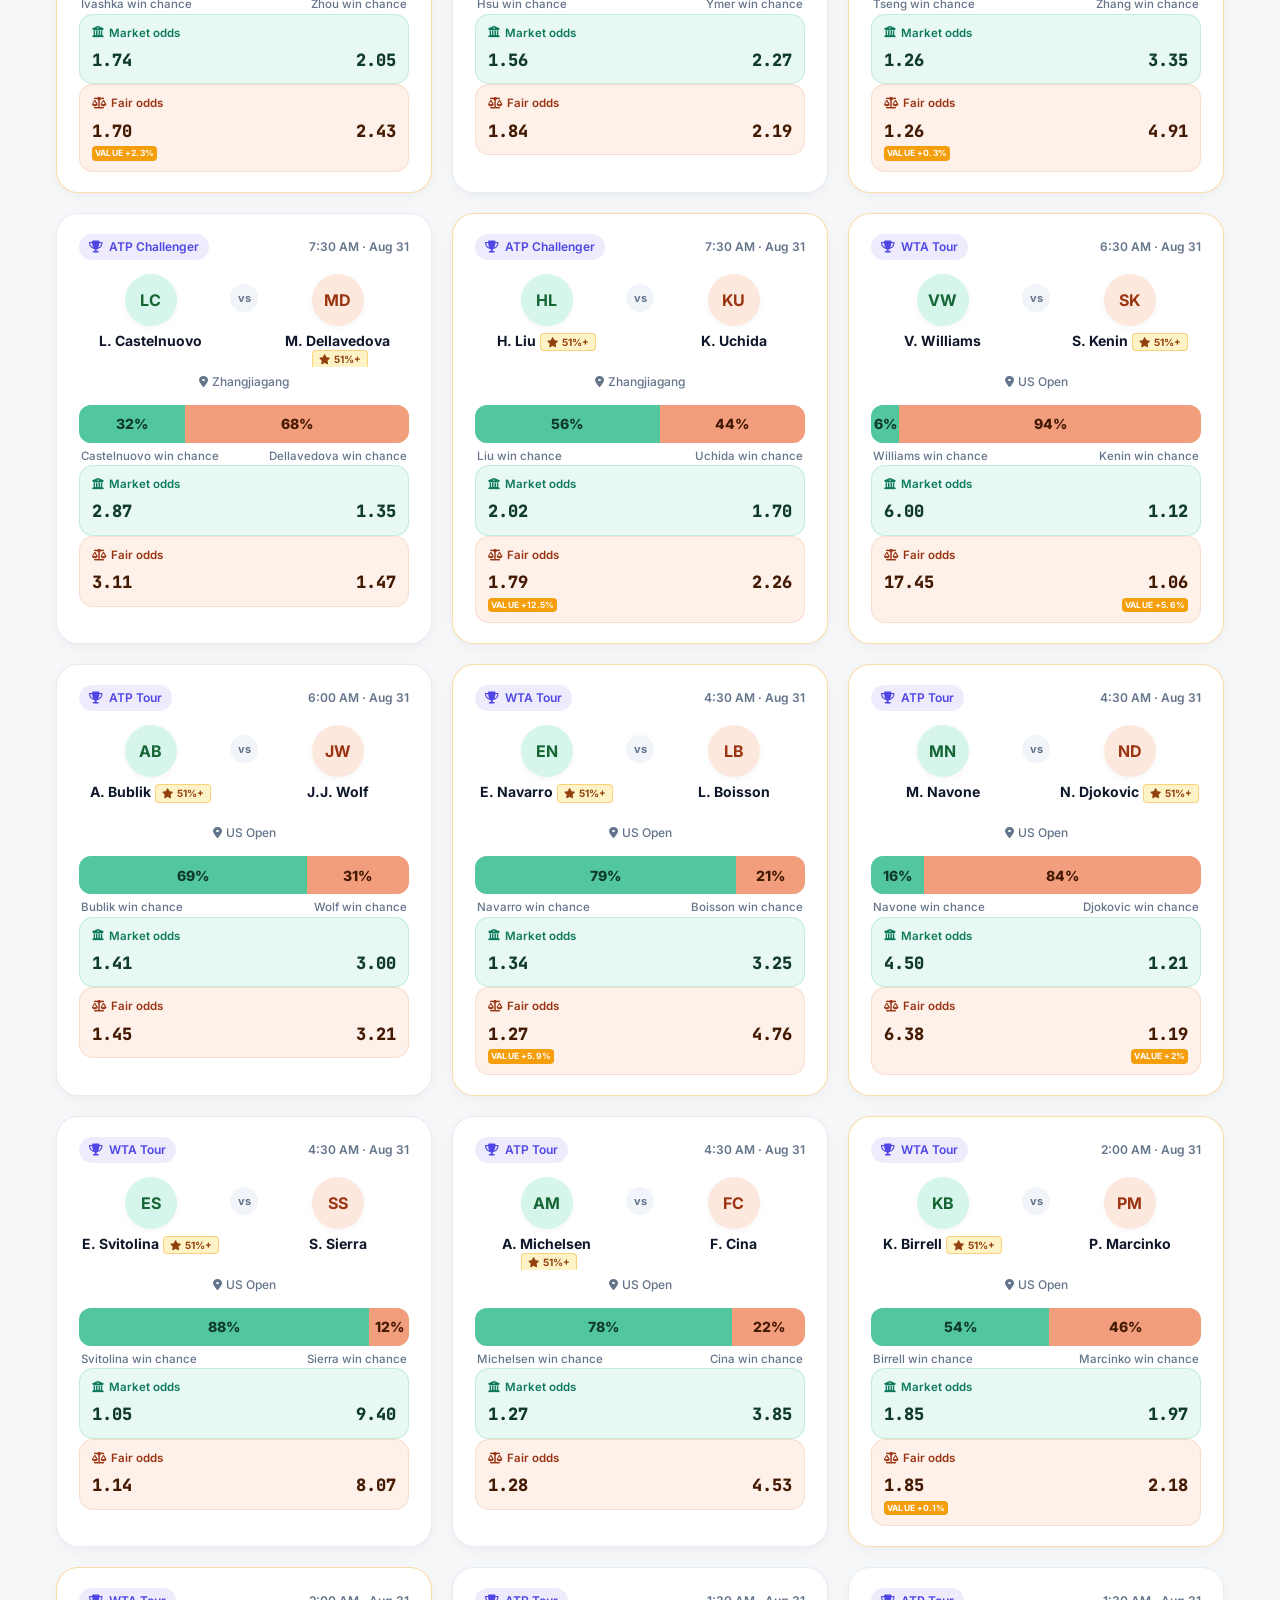
==== commit 05c50aa2: "Add dynamic single-date selector with real-time daily ROI and category performance recalculation in " ====
--- a/index.html
+++ b/index.html
@@ -149,23 +149,37 @@
       </div>
     </div>
 
-    <!-- Finished Matches Category Filter (Visible only in Finished view) -->
+    <!-- Finished Matches Category & Single-Date Filter (Visible only in Finished view) -->
     <div id="finishedFilterWrapper" class="finished-filter-container" style="display: none;">
       <div class="finished-filter-bar">
-        <span class="finished-filter-title">
-          <i class="fa-solid fa-filter text-brand"></i>
-          <span>Category:</span>
-        </span>
-        <div class="finished-filter-options">
-          <button class="fin-filter-btn active" id="finFilterFav51" onclick="setFinishedCategory('fav51')">
-            <i class="fa-solid fa-star text-amber"></i> Favorites (≥51%)
-          </button>
-          <button class="fin-filter-btn" id="finFilterUnder51" onclick="setFinishedCategory('under51')">
-            <i class="fa-solid fa-scale-unbalanced"></i> Non-Favorites (&lt;51%)
-          </button>
-          <button class="fin-filter-btn" id="finFilterAll" onclick="setFinishedCategory('all')">
-            <i class="fa-solid fa-globe"></i> All Matches (No Filter)
-          </button>
+        <div class="filter-subgroup">
+          <span class="finished-filter-title">
+            <i class="fa-solid fa-filter text-brand"></i>
+            <span>Category:</span>
+          </span>
+          <div class="finished-filter-options">
+            <button class="fin-filter-btn active" id="finFilterFav51" onclick="setFinishedCategory('fav51')">
+              <i class="fa-solid fa-star text-amber"></i> Favorites (≥51%)
+            </button>
+            <button class="fin-filter-btn" id="finFilterUnder51" onclick="setFinishedCategory('under51')">
+              <i class="fa-solid fa-scale-unbalanced"></i> Non-Favorites (&lt;51%)
+            </button>
+            <button class="fin-filter-btn" id="finFilterAll" onclick="setFinishedCategory('all')">
+              <i class="fa-solid fa-globe"></i> All Matches
+            </button>
+          </div>
+        </div>
+
+        <div class="filter-divider"></div>
+
+        <div class="filter-subgroup date-subgroup">
+          <span class="finished-filter-title">
+            <i class="fa-solid fa-calendar-day text-brand"></i>
+            <span>Date (IST):</span>
+          </span>
+          <div class="finished-date-options" id="finishedDateOptions">
+            <button class="fin-date-btn active" onclick="setFinishedDate('all')">All Dates</button>
+          </div>
         </div>
       </div>
     </div>
--- a/style.css
+++ b/style.css
@@ -1166,24 +1166,36 @@
   .finished-filter-bar {
     flex-direction: column;
     align-items: stretch;
-    gap: 6px;
+    gap: 8px;
     padding: 8px 10px;
     border-radius: 10px;
   }
 
-  .finished-filter-title {
-    font-size: 11.5px;
-  }
-
-  .finished-filter-options {
-    display: grid;
-    grid-template-columns: 1fr 1fr 1fr;
+  .filter-subgroup {
+    display: flex;
+    flex-direction: column;
     gap: 4px;
     width: 100%;
   }
 
-  .fin-filter-btn {
-    font-size: 10px;
+  .filter-divider {
+    display: none;
+  }
+
+  .finished-filter-title {
+    font-size: 11px;
+    font-weight: 700;
+  }
+
+  .finished-filter-options, .finished-date-options {
+    display: grid;
+    grid-template-columns: repeat(auto-fit, minmax(70px, 1fr));
+    gap: 4px;
+    width: 100%;
+  }
+
+  .fin-filter-btn, .fin-date-btn {
+    font-size: 9.5px;
     padding: 6px 2px;
     justify-content: center;
     text-align: center;
@@ -1191,8 +1203,8 @@
     gap: 3px;
   }
 
-  .fin-filter-btn i {
-    font-size: 9.5px;
+  .fin-filter-btn i, .fin-date-btn i {
+    font-size: 9px;
   }
 
   /* Analytics Grid on Mobile */
@@ -1905,7 +1917,7 @@
 }
 
 /* ==========================================================================
-   Finished Matches Category Filter Bar (Desktop)
+   Finished Matches Category & Date Filter Bar (Desktop)
    ========================================================================== */
 .finished-filter-container {
   margin-bottom: 16px;
@@ -1915,50 +1927,64 @@
 .finished-filter-bar {
   display: flex;
   align-items: center;
-  gap: 12px;
+  gap: 14px;
   background: #FFFFFF;
   padding: 8px 14px;
   border-radius: 12px;
   border: 1px solid var(--border-color);
   box-shadow: 0 1px 3px rgba(0, 0, 0, 0.02);
+  flex-wrap: wrap;
+}
+
+.filter-subgroup {
+  display: flex;
+  align-items: center;
+  gap: 8px;
+  flex-wrap: wrap;
+}
+
+.filter-divider {
+  width: 1px;
+  height: 24px;
+  background: #E2E8F0;
 }
 
 .finished-filter-title {
   display: flex;
   align-items: center;
   gap: 6px;
-  font-size: 13px;
+  font-size: 12.5px;
   font-weight: 700;
   color: var(--text-secondary);
 }
 
-.finished-filter-options {
+.finished-filter-options, .finished-date-options {
   display: flex;
   gap: 6px;
   flex-wrap: wrap;
 }
 
-.fin-filter-btn {
+.fin-filter-btn, .fin-date-btn {
   border: 1px solid #E2E8F0;
   background: #F8FAFC;
   color: #475569;
-  padding: 6px 12px;
+  padding: 5px 12px;
   border-radius: 8px;
-  font-size: 12.5px;
+  font-size: 12px;
   font-weight: 600;
   cursor: pointer;
   display: inline-flex;
   align-items: center;
-  gap: 6px;
+  gap: 5px;
   transition: all 0.15s ease;
 }
 
-.fin-filter-btn:hover {
+.fin-filter-btn:hover, .fin-date-btn:hover {
   background: #F1F5F9;
   border-color: #CBD5E1;
 }
 
-.fin-filter-btn.active {
+.fin-filter-btn.active, .fin-date-btn.active {
   background: #EEF2FF;
   color: #4338CA;
   border-color: #6366F1;
